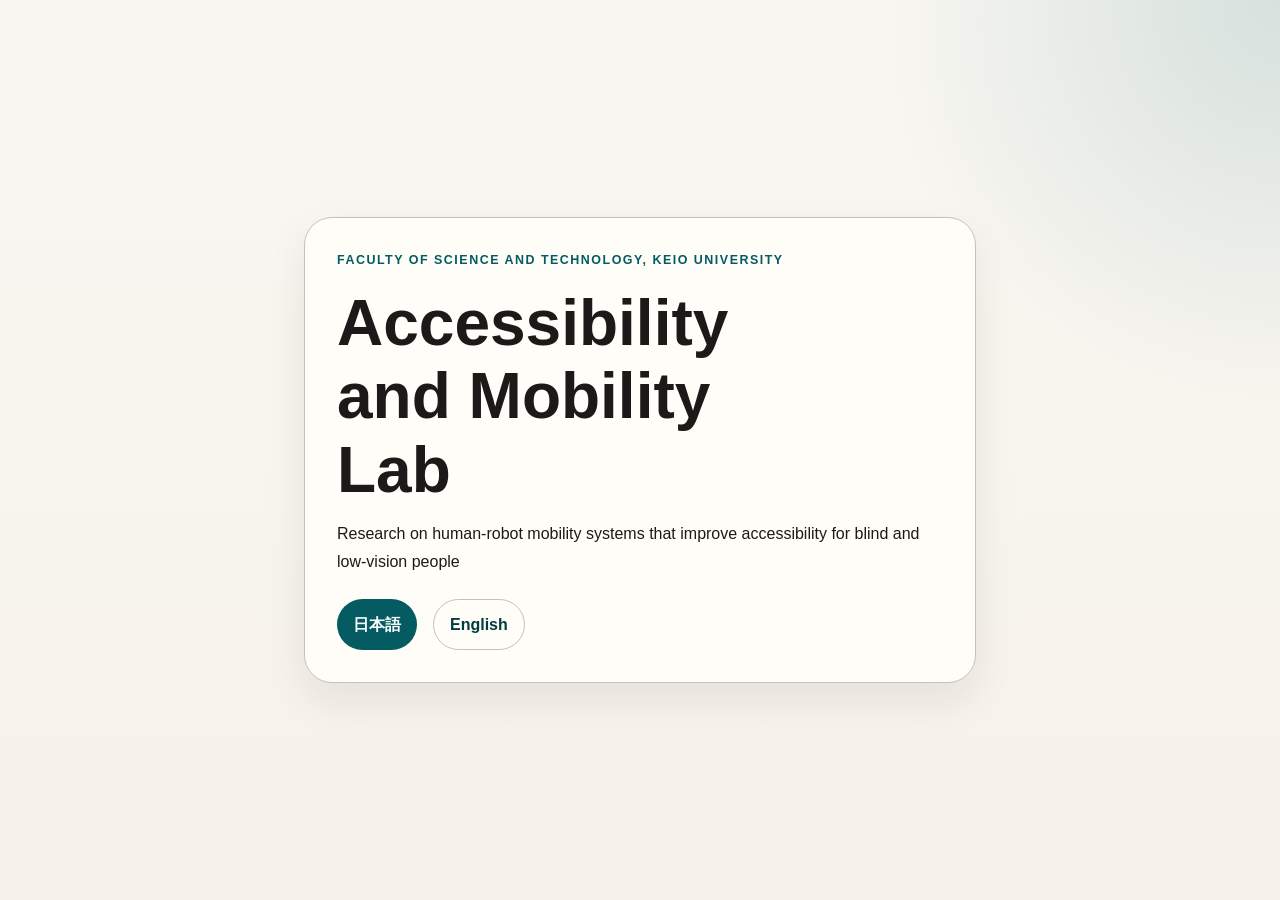
==== docs/index.html @ ff89d217 "Add lab website generator and initial content" ====
<!doctype html>
<html lang="en">
<head>
  <meta charset="utf-8">
  <meta name="viewport" content="width=device-width, initial-scale=1">
  <title>Accessibility and Mobility Lab</title>
  <link rel="stylesheet" href="./assets/site.css">
</head>
<body class="selector-body">
  <main class="selector-main">
    <p class="eyebrow">Faculty of Science and Technology, Keio University</p>
    <h1>Accessibility and Mobility Lab</h1>
    <p>Research on human-robot mobility systems that improve accessibility for blind and low-vision people</p>
    <div class="selector-links">
      <a class="button-link" href="./ja/index.html">日本語</a>
      <a class="button-link button-secondary" href="./en/index.html">English</a>
    </div>
  </main>
</body>
</html>
---- docs/assets/site.css ----
:root {
  --bg: #f6f2ea;
  --panel: #fffdf8;
  --panel-alt: #eae5d9;
  --text: #1c1a18;
  --muted: #5d5851;
  --line: #c9c0b2;
  --accent: #045b62;
  --accent-strong: #023b40;
  --focus: #d66a00;
  --shadow: 0 18px 40px rgba(28, 26, 24, 0.08);
  --radius: 20px;
  --wrap: min(1120px, calc(100vw - 2rem));
}

*,
*::before,
*::after { box-sizing: border-box; }

html { scroll-behavior: smooth; }

body {
  margin: 0;
  color: var(--text);
  background:
    radial-gradient(circle at top right, rgba(4, 91, 98, 0.14), transparent 26%),
    linear-gradient(180deg, #f9f7f2 0%, var(--bg) 100%);
  font-family: "Hiragino Sans", "Yu Gothic", "Noto Sans JP", sans-serif;
  line-height: 1.7;
}

img { display: block; max-width: 100%; height: auto; }
a { color: var(--accent-strong); }
a:hover { color: var(--accent); }

.wrap { width: var(--wrap); margin: 0 auto; }

.skip-link {
  position: absolute;
  left: 1rem;
  top: -4rem;
  padding: 0.75rem 1rem;
  background: #fff;
  color: var(--text);
  z-index: 100;
}

.skip-link:focus { top: 1rem; outline: 3px solid var(--focus); }

.site-header {
  position: sticky;
  top: 0;
  z-index: 20;
  backdrop-filter: blur(12px);
  background: rgba(249, 247, 242, 0.92);
  border-bottom: 1px solid rgba(201, 192, 178, 0.7);
}

.header-inner,
.footer-inner {
  display: flex;
  gap: 1rem;
  align-items: center;
  justify-content: space-between;
  padding: 1rem 0;
}

.brand {
  display: inline-flex;
  flex-direction: column;
  text-decoration: none;
  color: inherit;
}

.brand-name { font-weight: 800; font-size: 1.05rem; }
.brand-affiliation { color: var(--muted); font-size: 0.92rem; }

.nav-list {
  display: flex;
  flex-wrap: wrap;
  gap: 0.75rem;
  list-style: none;
  padding: 0;
  margin: 0;
}

.nav-list a,
.lang-switch,
.button-link {
  display: inline-flex;
  align-items: center;
  justify-content: center;
  min-height: 44px;
  border-radius: 999px;
  padding: 0.7rem 1rem;
  text-decoration: none;
}

.nav-list a:hover,
.lang-switch:hover,
.button-link:hover { background: rgba(4, 91, 98, 0.08); }

.nav-list a:focus-visible,
.lang-switch:focus-visible,
.button-link:focus-visible,
a:focus-visible {
  outline: 3px solid var(--focus);
  outline-offset: 3px;
}

.lang-switch,
.button-link {
  background: var(--accent);
  color: #fff;
  font-weight: 700;
}

.button-secondary {
  background: transparent;
  color: var(--accent-strong);
  border: 1px solid var(--line);
}

.hero,
.section { padding: 4.5rem 0; }

.hero-grid,
.section-grid,
.access-grid {
  display: grid;
  gap: 2rem;
  align-items: start;
}

.hero-grid { grid-template-columns: 1.2fr 1fr; min-height: 70svh; align-items: center; }
.section-grid,
.access-grid { grid-template-columns: 0.9fr 1.1fr; }

.eyebrow,
.section-kicker {
  text-transform: uppercase;
  letter-spacing: 0.12em;
  font-size: 0.78rem;
  font-weight: 800;
  color: var(--accent);
}

h1, h2, h3 {
  line-height: 1.15;
  margin: 0 0 0.8rem;
}

h1 { font-size: clamp(2.4rem, 5vw, 4.8rem); max-width: 11ch; }
h2 { font-size: clamp(1.8rem, 3vw, 2.8rem); }
h3 { font-size: 1.2rem; }

p { margin: 0 0 1rem; }
.hero-tagline { font-size: clamp(1.1rem, 1.6vw, 1.35rem); color: var(--muted); }
.lead { font-size: clamp(1.1rem, 1.6vw, 1.35rem); }
.image-note, .section-meta, .contact-note, .member-role { color: var(--muted); }

.hero-visual img,
.selector-main,
.card,
.publication-list {
  border: 1px solid var(--line);
  box-shadow: var(--shadow);
}

.hero-visual img,
.map-embed {
  width: 100%;
  border-radius: var(--radius);
  background: var(--panel);
}

.section-alt { background: rgba(255, 253, 248, 0.7); }

.card-grid {
  display: grid;
  gap: 1.25rem;
}

.three-up { grid-template-columns: repeat(3, minmax(0, 1fr)); }
.two-up { grid-template-columns: repeat(2, minmax(0, 1fr)); }

.card {
  padding: 1.4rem;
  border-radius: var(--radius);
  background: var(--panel);
}

.member-card {
  display: flex;
  flex-direction: column;
  gap: 0.4rem;
}

.section-head {
  display: flex;
  gap: 1rem;
  justify-content: space-between;
  align-items: end;
}

.publication-list {
  list-style: none;
  margin: 1rem 0 0;
  padding: 1rem;
  border-radius: var(--radius);
  background: var(--panel);
}

.publication-year-group + .publication-year-group {
  margin-top: 1.5rem;
}

.publication-group-title {
  margin-bottom: 0.75rem;
  padding-left: 0.25rem;
}

.publication-item {
  display: grid;
  padding: 1rem 0;
  border-bottom: 1px solid var(--line);
}

.publication-item:last-child { border-bottom: 0; }
.publication-title { font-weight: 700; text-underline-offset: 0.2em; }

.link-list {
  list-style: none;
  margin: 0 0 1rem;
  padding: 0;
}

.link-list li + li { margin-top: 0.75rem; }

.map-panel {
  border-radius: var(--radius);
  overflow: hidden;
}

.map-embed {
  min-height: 360px;
  border: 1px solid var(--line);
}

.site-footer {
  padding: 0.5rem 0 2rem;
  color: var(--muted);
}

.selector-body {
  min-height: 100svh;
  display: grid;
  place-items: center;
}

.selector-main {
  width: min(42rem, calc(100vw - 2rem));
  padding: 2rem;
  border-radius: calc(var(--radius) + 8px);
  background: var(--panel);
}

.selector-links {
  display: flex;
  flex-wrap: wrap;
  gap: 1rem;
  margin-top: 1.5rem;
}

@media (max-width: 960px) {
  .header-inner,
  .footer-inner,
  .section-head {
    flex-direction: column;
    align-items: start;
  }

  .hero-grid,
  .section-grid,
  .access-grid,
  .three-up,
  .two-up {
    grid-template-columns: 1fr;
  }
}

@media (max-width: 720px) {
  .hero,
  .section { padding: 3.25rem 0; }
}
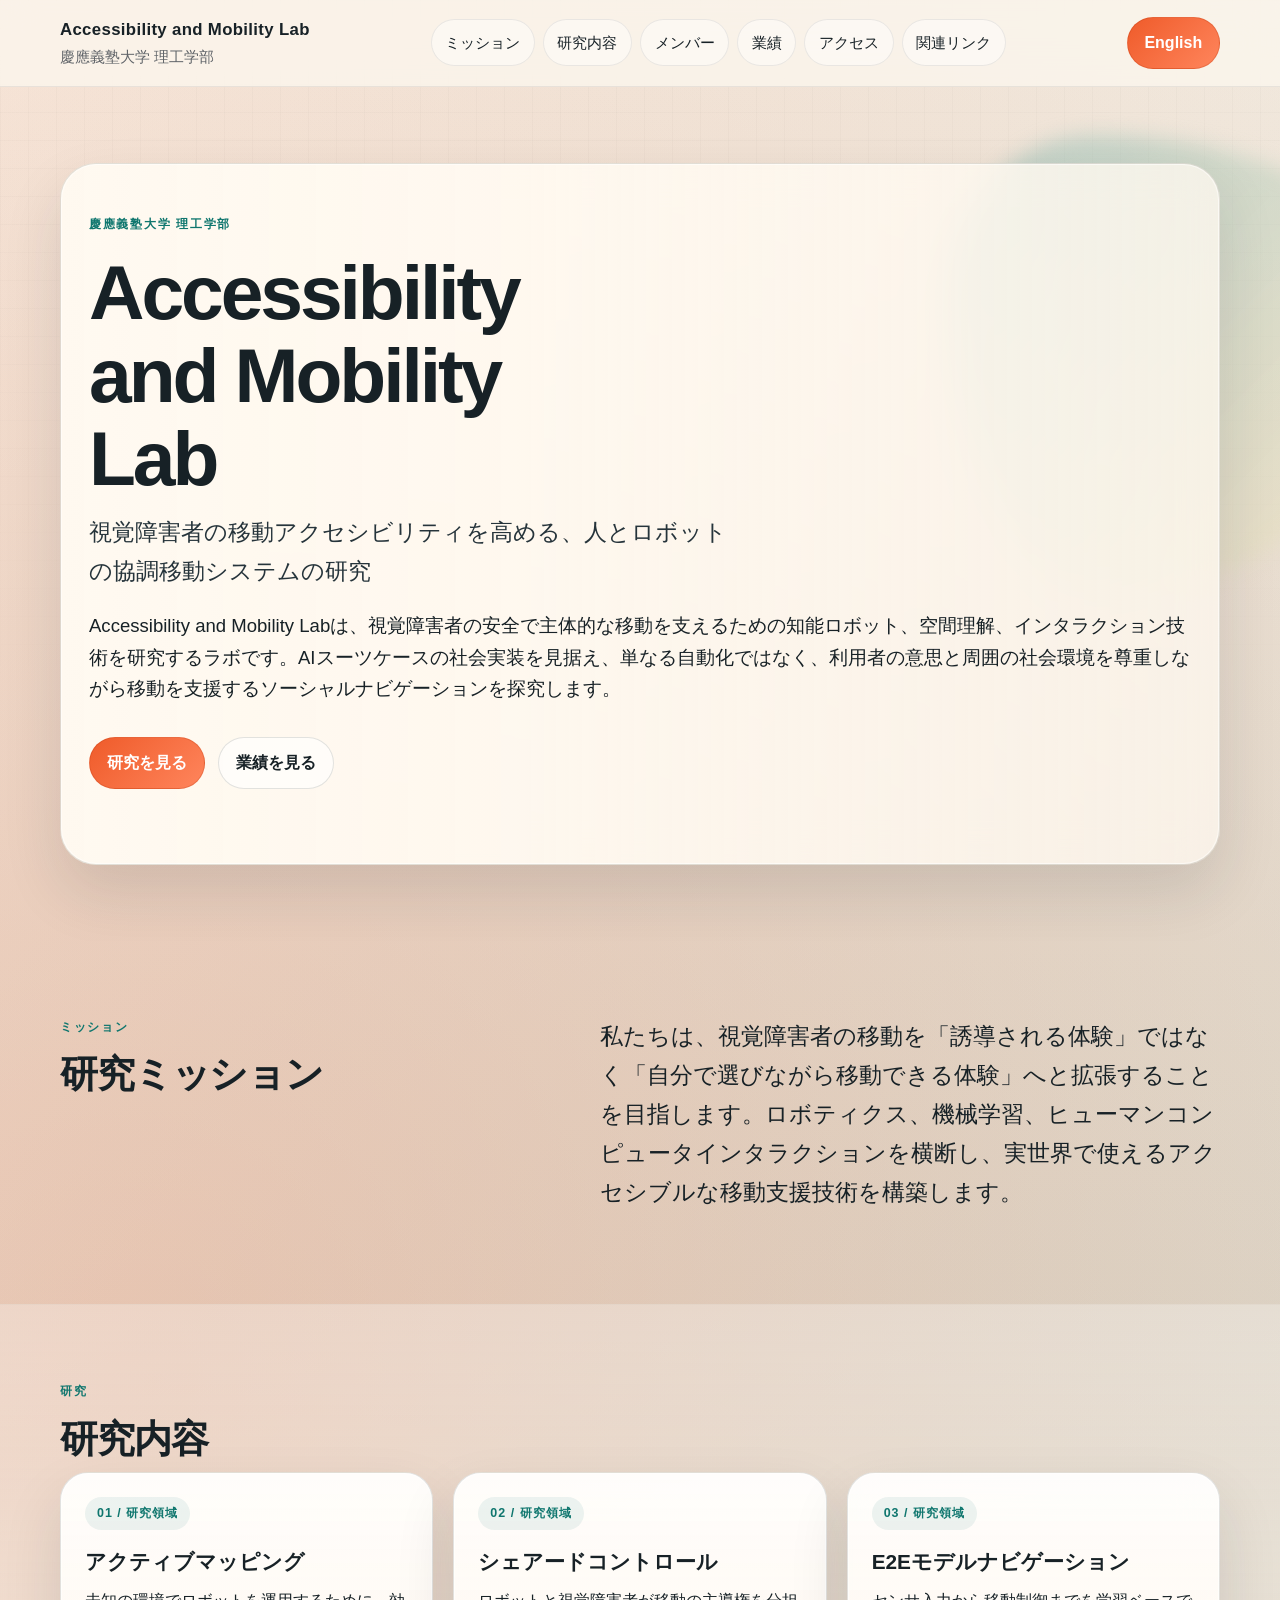
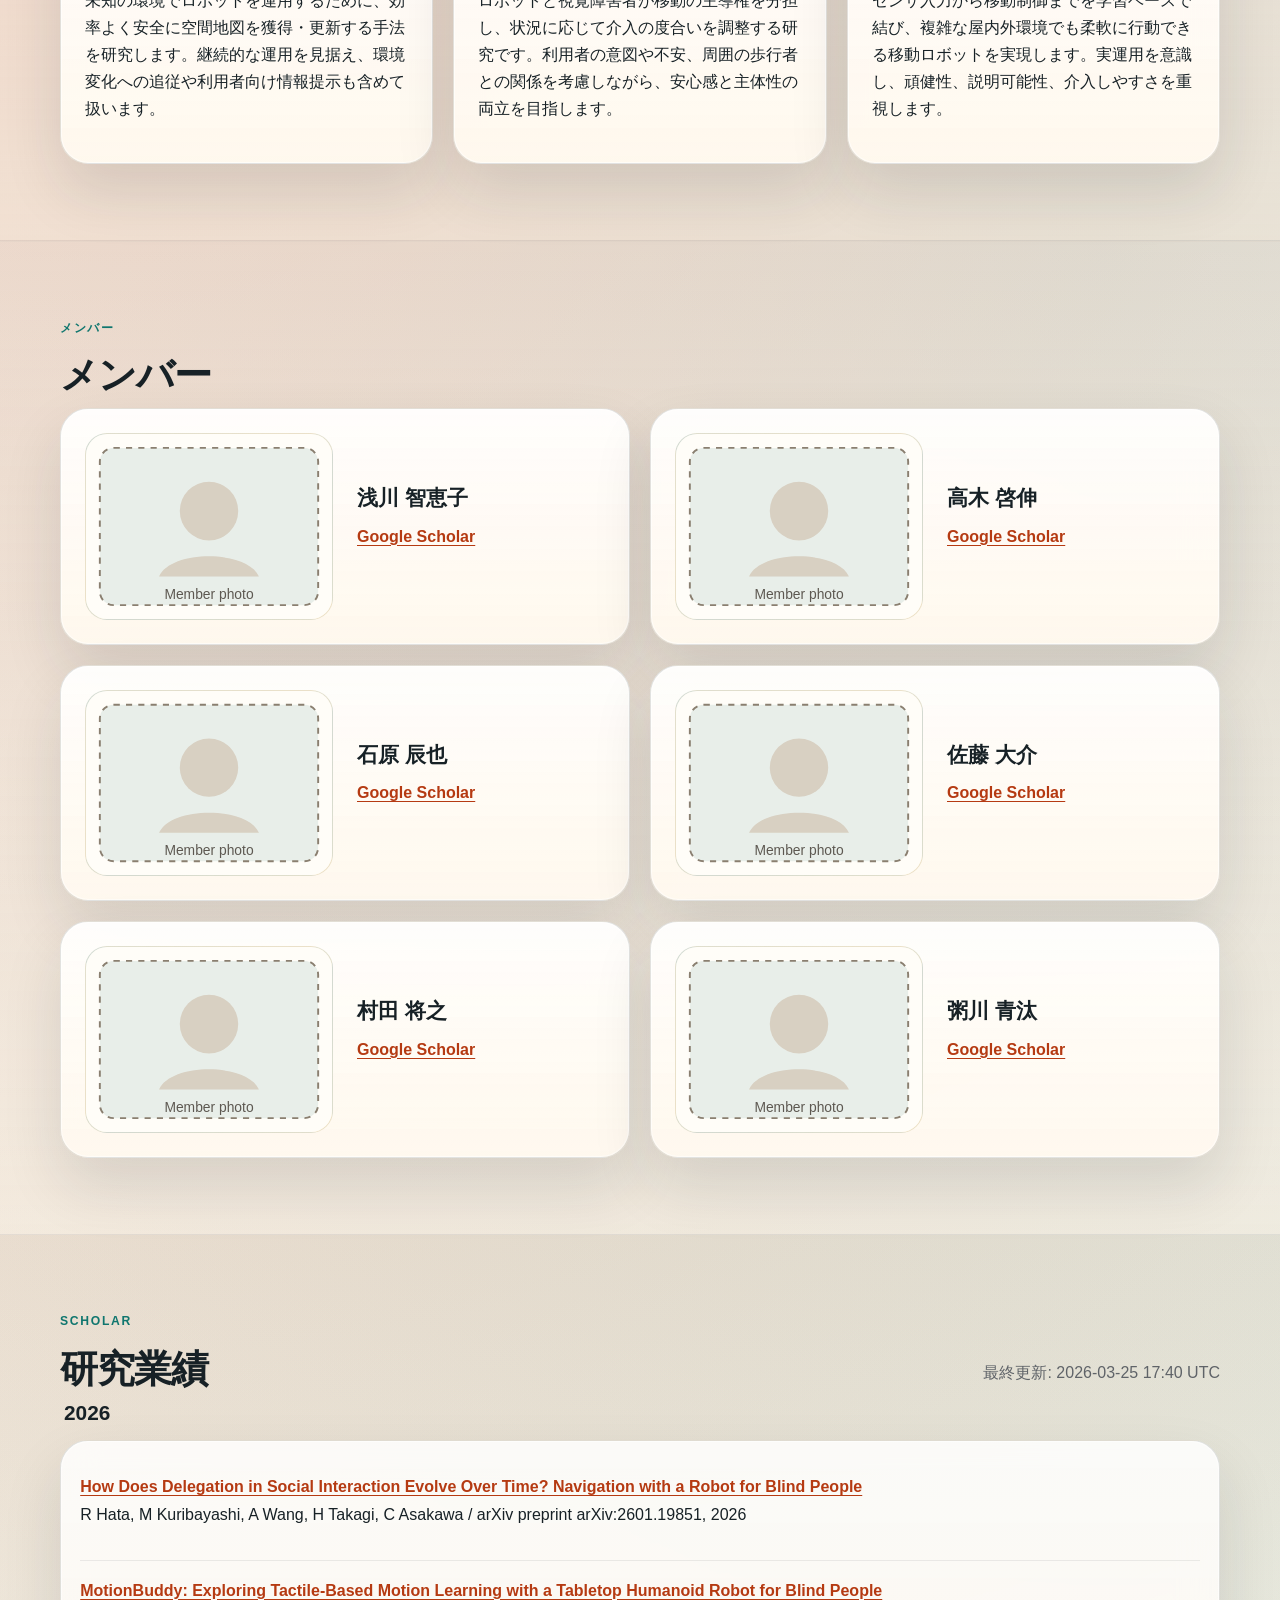
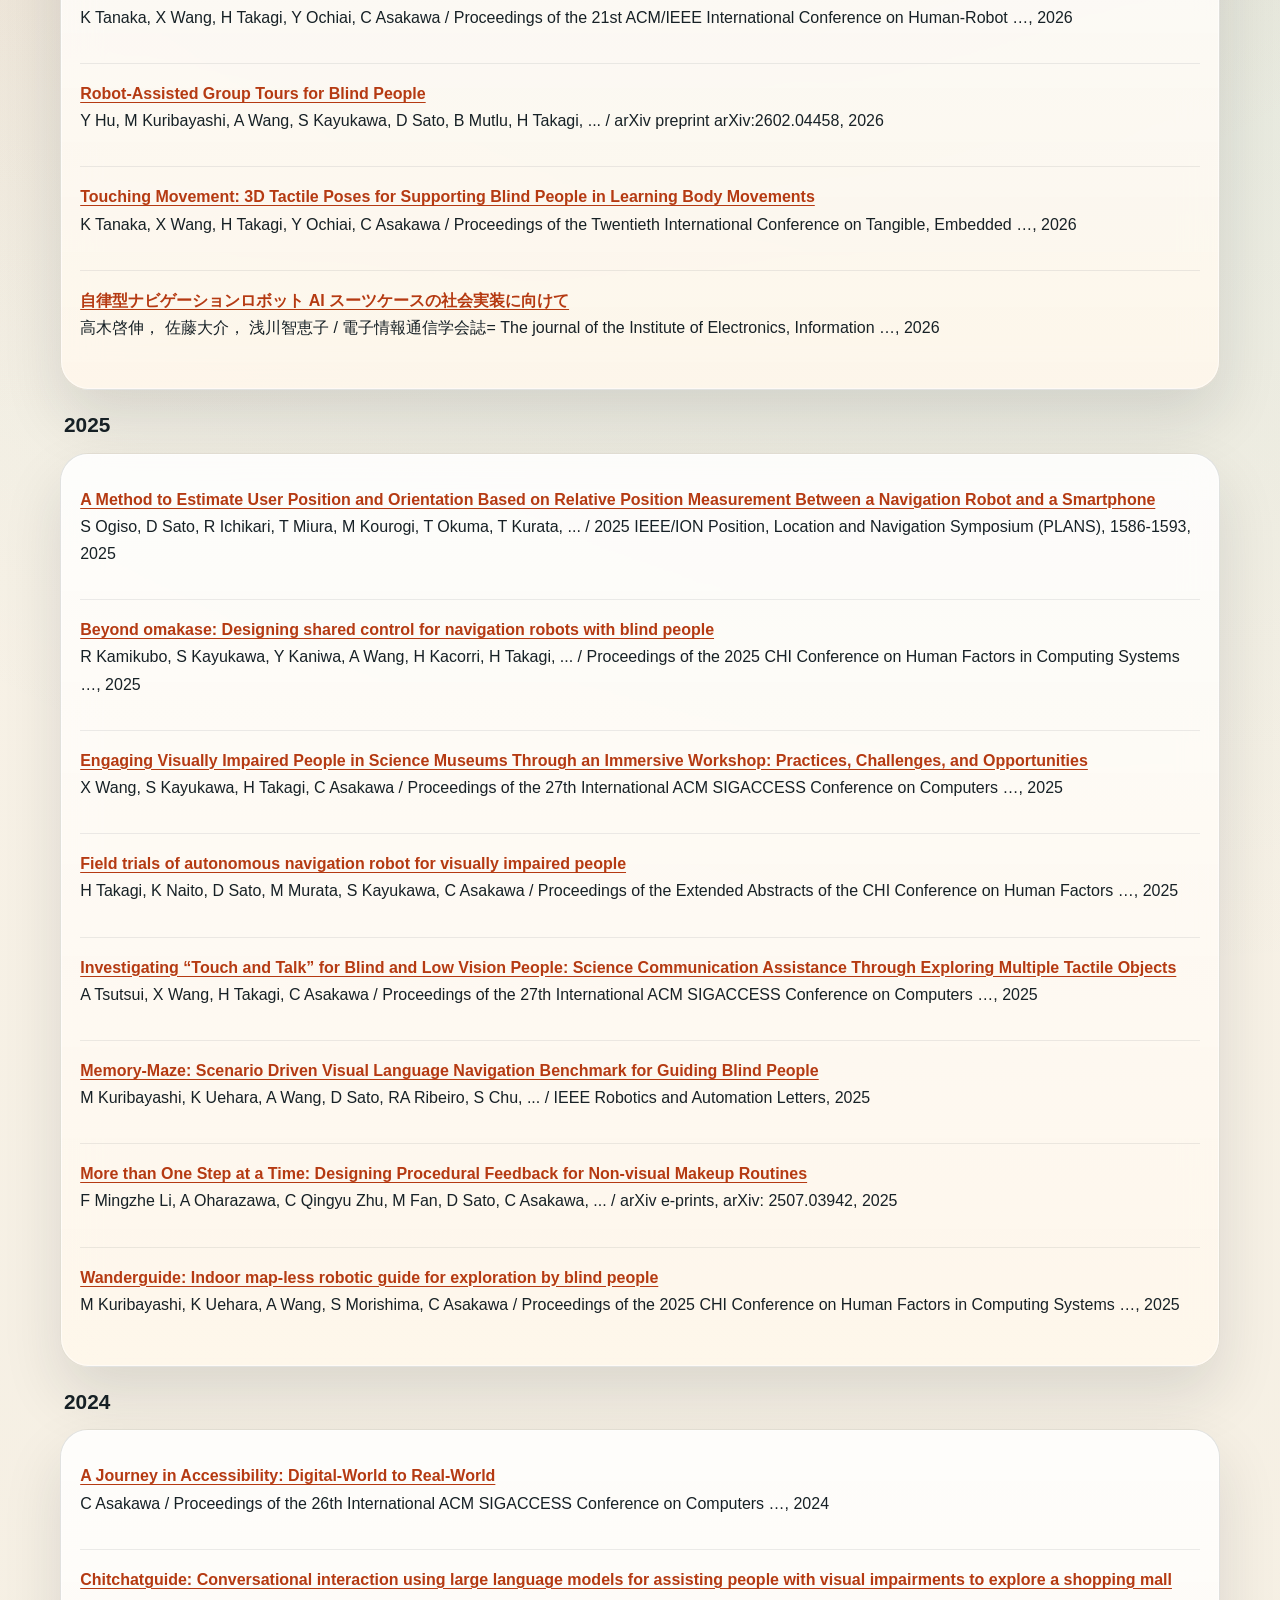
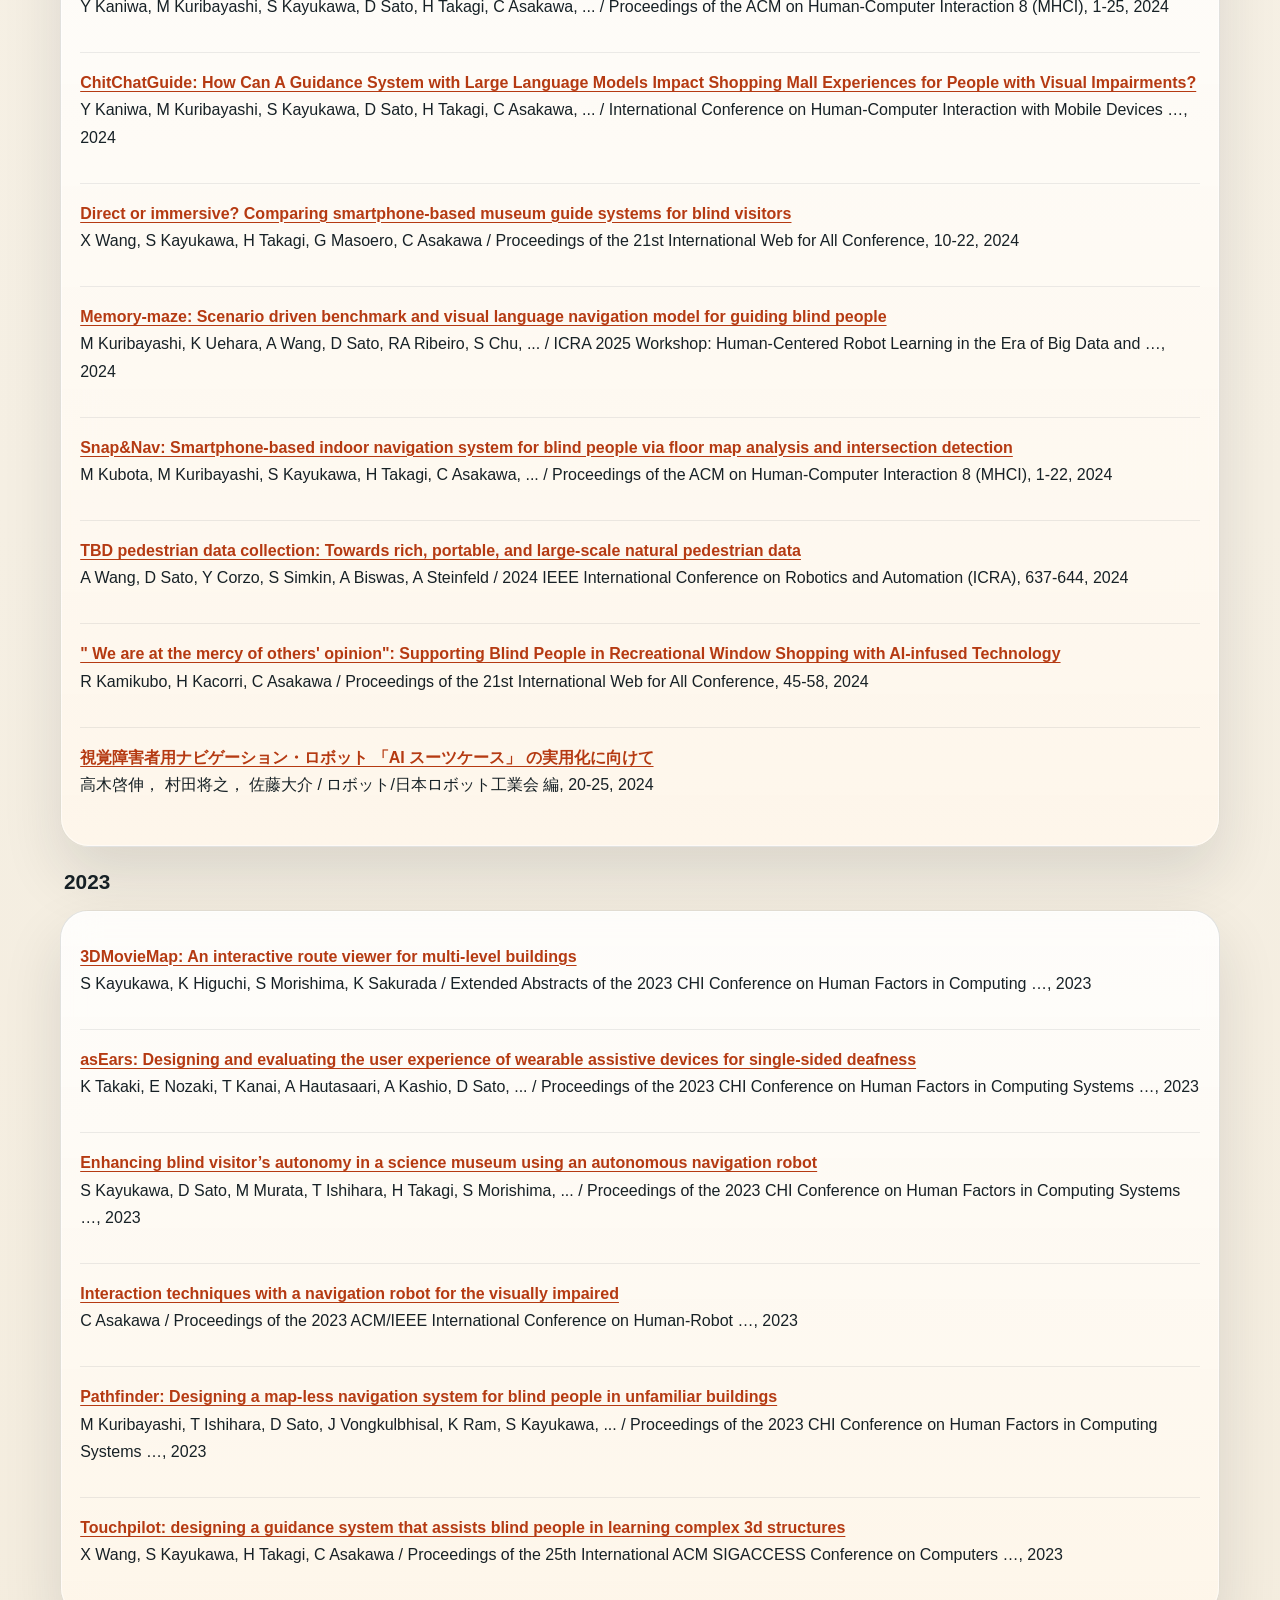
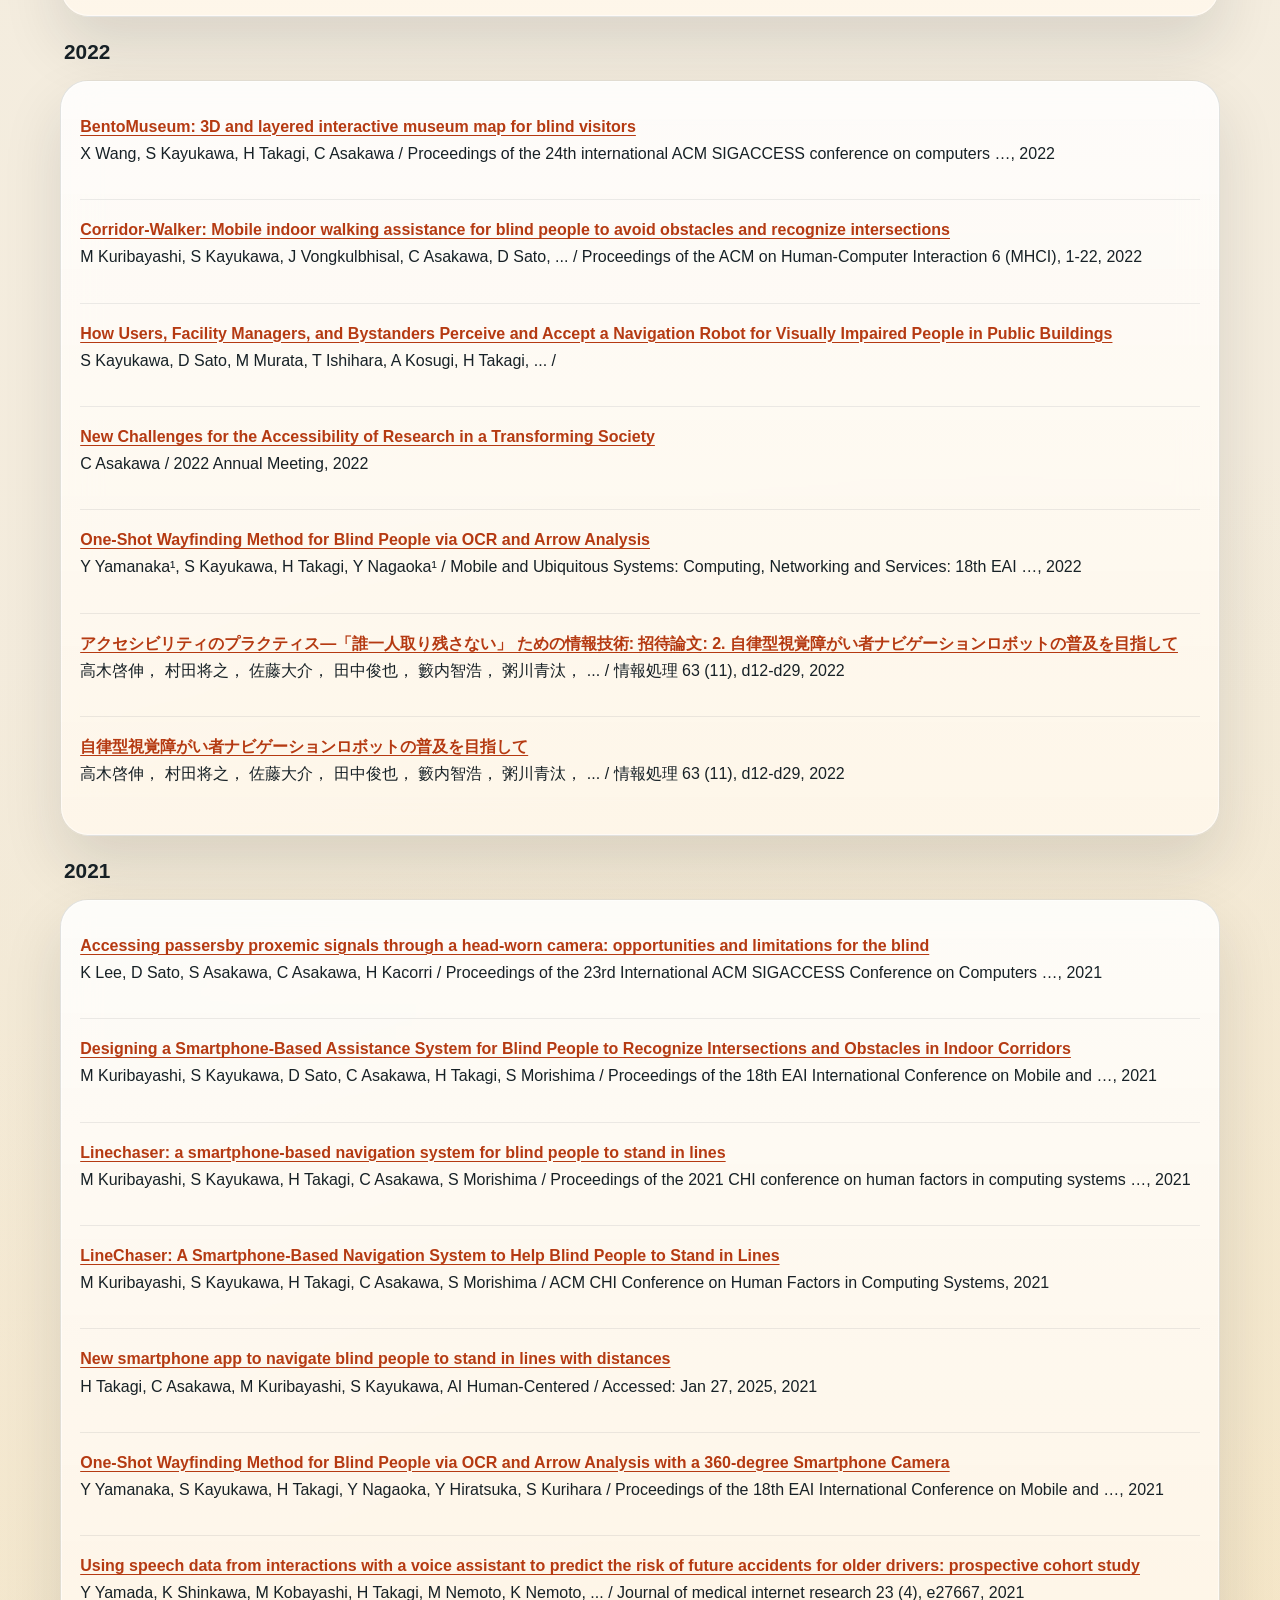
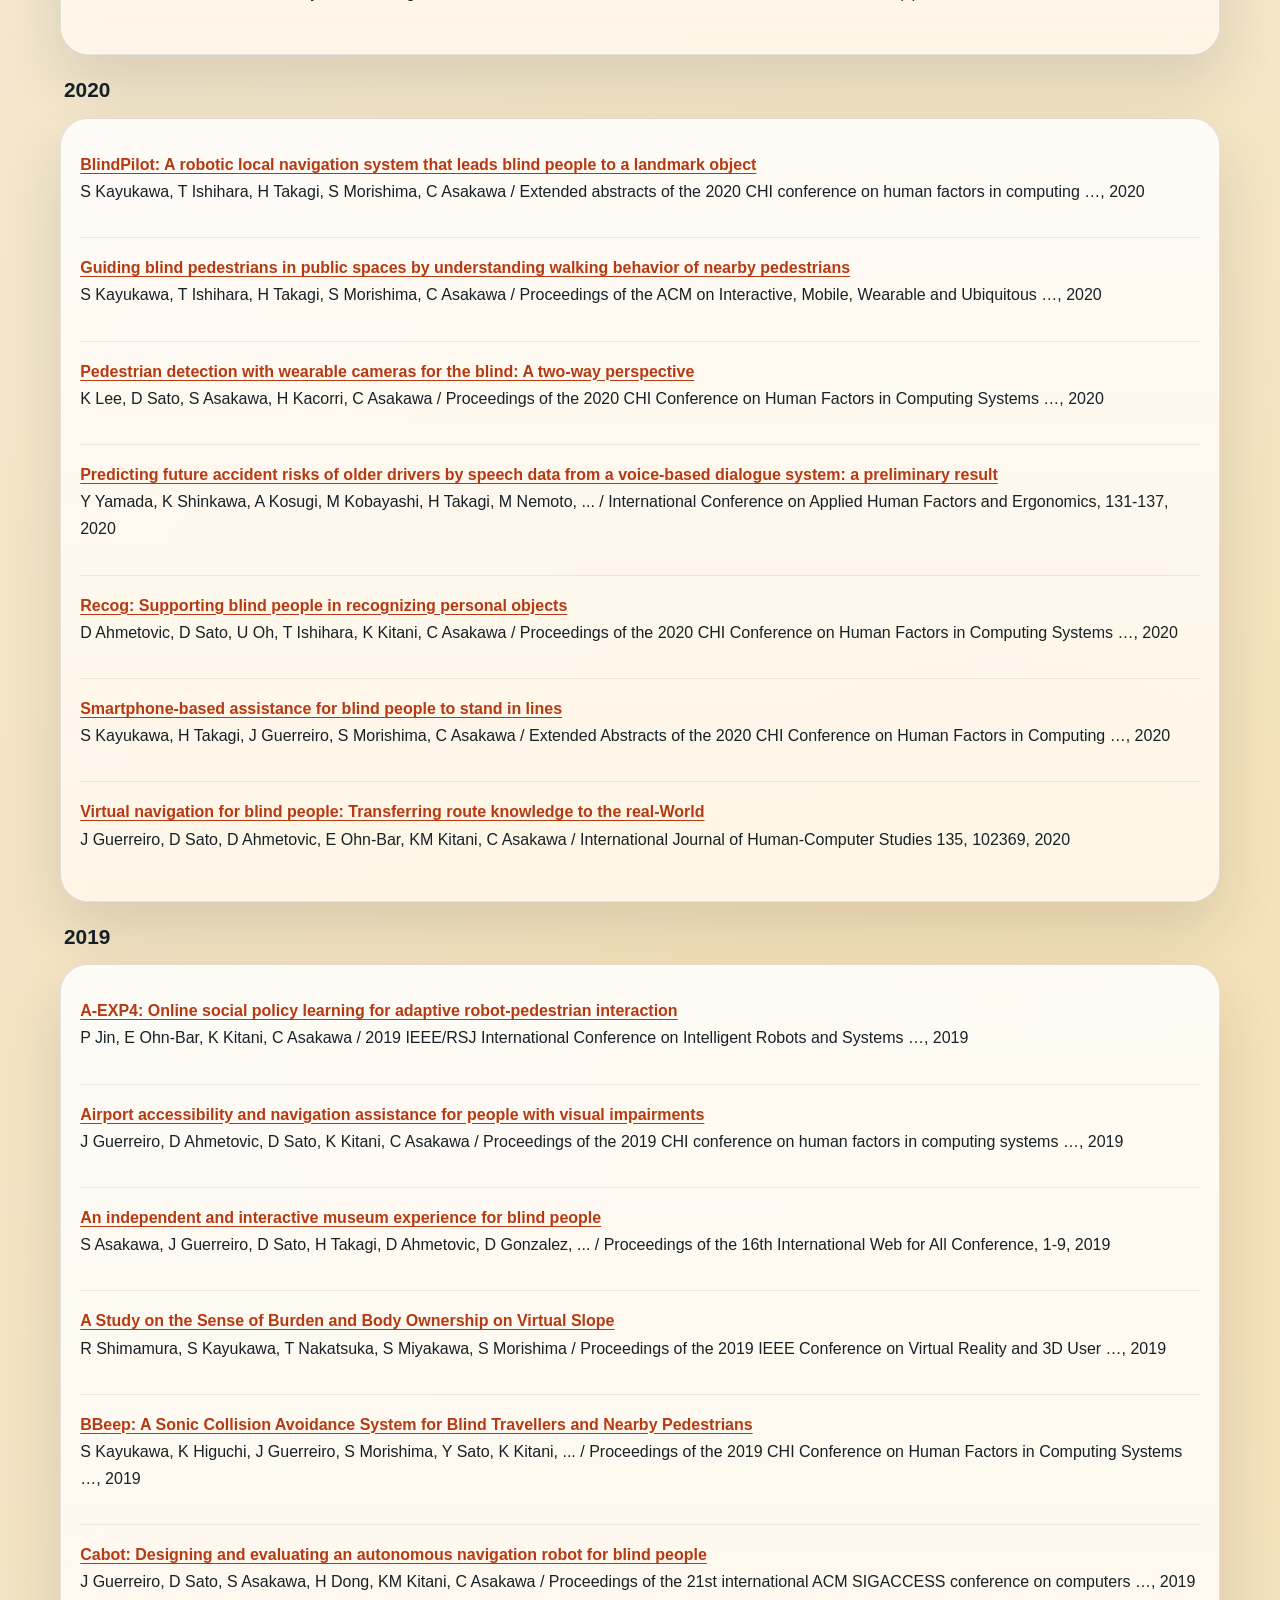
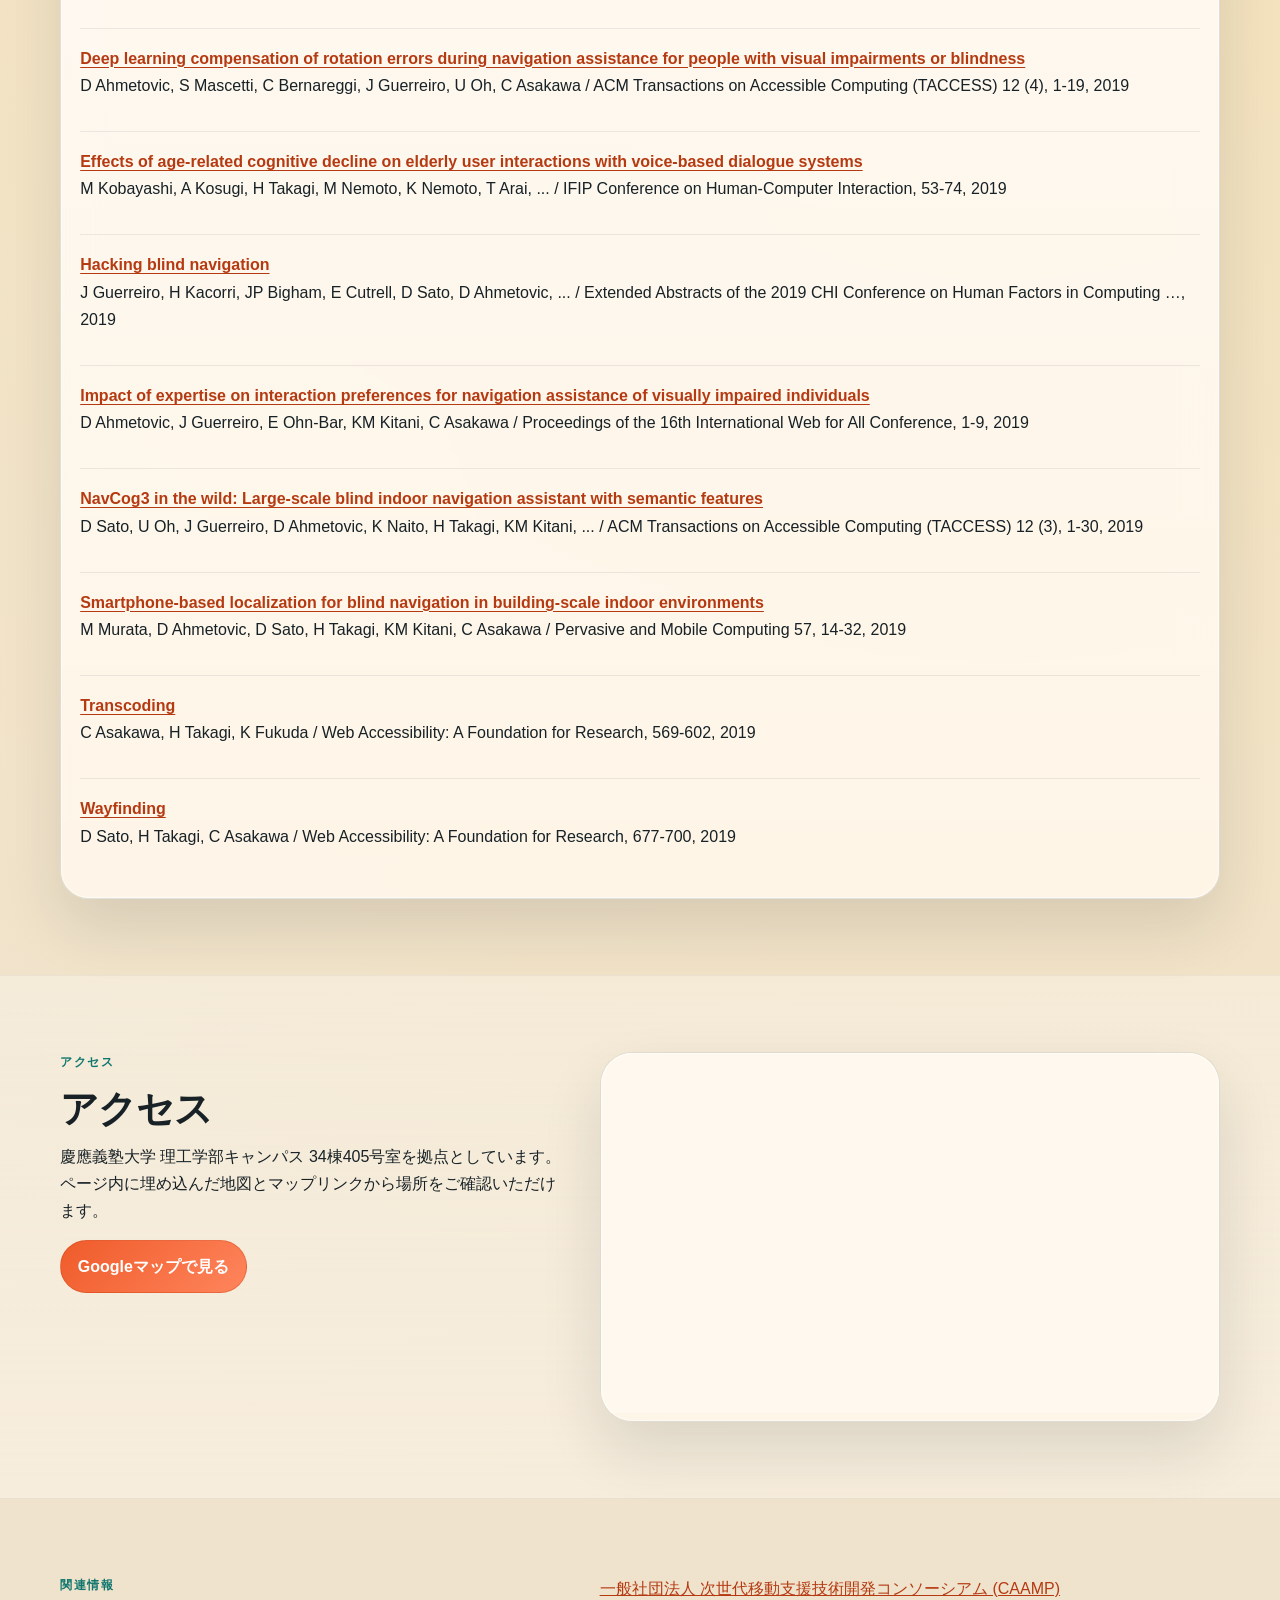
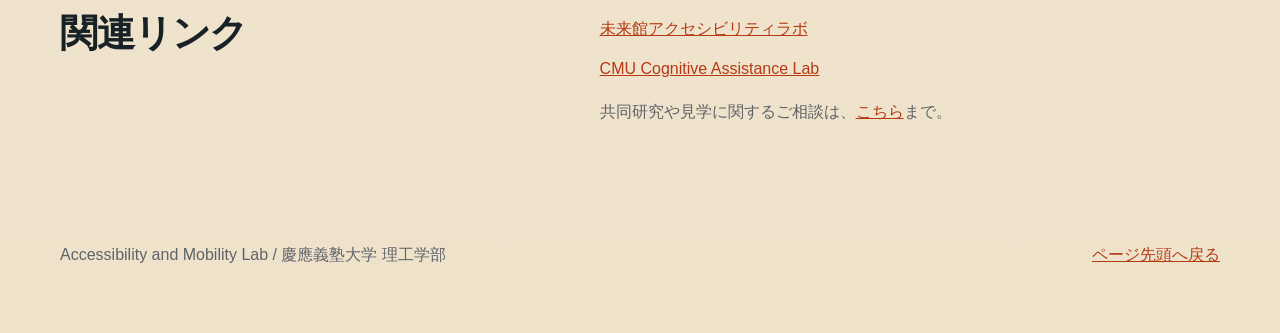
==== commit 0c907eab: "Update site content and hero design" ====
--- a/docs/index.html
+++ b/docs/index.html
@@ -1,20 +1,624 @@
 <!doctype html>
-<html lang="en">
+<html lang="ja">
 <head>
   <meta charset="utf-8">
   <meta name="viewport" content="width=device-width, initial-scale=1">
-  <title>Accessibility and Mobility Lab</title>
+  <title>Accessibility and Mobility Lab | 慶應義塾大学 理工学部</title>
+  <meta name="description" content="視覚障害者の移動アクセシビリティを高める、人とロボットの協調移動システムの研究">
   <link rel="stylesheet" href="./assets/site.css">
 </head>
-<body class="selector-body">
-  <main class="selector-main">
-    <p class="eyebrow">Faculty of Science and Technology, Keio University</p>
-    <h1>Accessibility and Mobility Lab</h1>
-    <p>Research on human-robot mobility systems that improve accessibility for blind and low-vision people</p>
-    <div class="selector-links">
-      <a class="button-link" href="./ja/index.html">日本語</a>
-      <a class="button-link button-secondary" href="./en/index.html">English</a>
+<body>
+  <a class="skip-link" href="#main">本文へ移動</a>
+  <header class="site-header">
+    <div class="wrap header-inner">
+      <a class="brand" href="./index.html">
+        <span class="brand-name">Accessibility and Mobility Lab</span>
+        <span class="brand-affiliation">慶應義塾大学 理工学部</span>
+      </a>
+      <nav aria-label="主要ナビゲーション">
+        <ul class="nav-list">
+          <li><a href="#mission">ミッション</a></li><li><a href="#research">研究内容</a></li><li><a href="#members">メンバー</a></li><li><a href="#publications">業績</a></li><li><a href="#access">アクセス</a></li><li><a href="#links">関連リンク</a></li>
+        </ul>
+      </nav>
+      <a class="lang-switch" href="./en/index.html" hreflang="en" lang="en">English</a>
     </div>
+  </header>
+  <main id="main">
+    <section class="hero">
+      <div class="wrap hero-grid">
+        <div class="hero-copy panel" style="--hero-image: url('./assets/hero-photo.jpg');">
+          <p class="eyebrow">慶應義塾大学 理工学部</p>
+          <h1>Accessibility and Mobility Lab</h1>
+          <p class="hero-tagline">視覚障害者の移動アクセシビリティを高める、人とロボットの協調移動システムの研究</p>
+          <p>Accessibility and Mobility Labは、視覚障害者の安全で主体的な移動を支えるための知能ロボット、空間理解、インタラクション技術を研究するラボです。AIスーツケースの社会実装を見据え、単なる自動化ではなく、利用者の意思と周囲の社会環境を尊重しながら移動を支援するソーシャルナビゲーションを探究します。</p>
+          <div class="hero-actions">
+            <a class="button-link" href="#research">研究を見る</a>
+            <a class="button-link button-secondary" href="#publications">業績を見る</a>
+          </div>
+        </div>
+      </div>
+    </section>
+
+    <section id="mission" class="section">
+      <div class="wrap section-grid">
+        <div>
+          <p class="section-kicker">ミッション</p>
+          <h2>研究ミッション</h2>
+        </div>
+        <p class="lead">私たちは、視覚障害者の移動を「誘導される体験」ではなく「自分で選びながら移動できる体験」へと拡張することを目指します。ロボティクス、機械学習、ヒューマンコンピュータインタラクションを横断し、実世界で使えるアクセシブルな移動支援技術を構築します。</p>
+      </div>
+    </section>
+
+    <!-- 一旦コメントアウト
+    <section class="section">
+      <div class="wrap section-grid">
+        <div>
+          <p class="section-kicker hero-kicker">プロトタイプから実装へ</p>
+          <h2>社会実装を見据えたモビリティ研究</h2>
+        </div>
+        <div class="prototype-content">
+          <p class="lead">ラボ内の実験に閉じず、街や施設での実証実験を通してリアルな環境でのロボットの振る舞いを観察し、研究を進めています。</p>
+        </div>
+      </div>
+    </section>
+    -->
+
+    <section id="research" class="section section-alt">
+      <div class="wrap">
+        <p class="section-kicker">研究</p>
+        <h2>研究内容</h2>
+        <div class="card-grid three-up">
+          <article class="card research-card">
+              <p class="card-index">01 / 研究領域</p>
+              <h3>アクティブマッピング</h3>
+              <p>未知の環境でロボットを運用するために、効率よく安全に空間地図を獲得・更新する手法を研究します。継続的な運用を見据え、環境変化への追従や利用者向け情報提示も含めて扱います。</p>
+            </article>
+<article class="card research-card">
+              <p class="card-index">02 / 研究領域</p>
+              <h3>シェアードコントロール</h3>
+              <p>ロボットと視覚障害者が移動の主導権を分担し、状況に応じて介入の度合いを調整する研究です。利用者の意図や不安、周囲の歩行者との関係を考慮しながら、安心感と主体性の両立を目指します。</p>
+            </article>
+<article class="card research-card">
+              <p class="card-index">03 / 研究領域</p>
+              <h3>E2Eモデルナビゲーション</h3>
+              <p>センサ入力から移動制御までを学習ベースで結び、複雑な屋内外環境でも柔軟に行動できる移動ロボットを実現します。実運用を意識し、頑健性、説明可能性、介入しやすさを重視します。</p>
+            </article>
+        </div>
+      </div>
+    </section>
+
+    <section id="members" class="section section-alt">
+      <div class="wrap">
+        <p class="section-kicker">メンバー</p>
+        <h2>メンバー</h2>
+        <div class="card-grid two-up">
+          <article class="card member-card">
+              <div class="member-photo-frame">
+                <img class="member-photo" src="./assets/member-placeholder.svg" alt="浅川 智恵子 の写真プレースホルダー" width="320" height="240">
+              </div>
+              <div class="member-details">
+                <h3>浅川 智恵子</h3>
+                <p><a class="text-link" href="https://scholar.google.com/citations?user=IheNxE4AAAAJ&amp;hl=en">Google Scholar</a></p>
+              </div>
+            </article>
+<article class="card member-card">
+              <div class="member-photo-frame">
+                <img class="member-photo" src="./assets/member-placeholder.svg" alt="高木 啓伸 の写真プレースホルダー" width="320" height="240">
+              </div>
+              <div class="member-details">
+                <h3>高木 啓伸</h3>
+                <p><a class="text-link" href="https://scholar.google.com/citations?user=NAAdydEAAAAJ&amp;hl=en">Google Scholar</a></p>
+              </div>
+            </article>
+<article class="card member-card">
+              <div class="member-photo-frame">
+                <img class="member-photo" src="./assets/member-placeholder.svg" alt="石原 辰也 の写真プレースホルダー" width="320" height="240">
+              </div>
+              <div class="member-details">
+                <h3>石原 辰也</h3>
+                <p><a class="text-link" href="https://scholar.google.com/citations?user=GOQovh4AAAAJ&amp;hl=en">Google Scholar</a></p>
+              </div>
+            </article>
+<article class="card member-card">
+              <div class="member-photo-frame">
+                <img class="member-photo" src="./assets/member-placeholder.svg" alt="佐藤 大介 の写真プレースホルダー" width="320" height="240">
+              </div>
+              <div class="member-details">
+                <h3>佐藤 大介</h3>
+                <p><a class="text-link" href="https://scholar.google.com/citations?user=dsNpUR0AAAAJ&amp;hl=en">Google Scholar</a></p>
+              </div>
+            </article>
+<article class="card member-card">
+              <div class="member-photo-frame">
+                <img class="member-photo" src="./assets/member-placeholder.svg" alt="村田 将之 の写真プレースホルダー" width="320" height="240">
+              </div>
+              <div class="member-details">
+                <h3>村田 将之</h3>
+                <p><a class="text-link" href="https://scholar.google.com/citations?user=XZWOEtgAAAAJ&amp;hl=en">Google Scholar</a></p>
+              </div>
+            </article>
+<article class="card member-card">
+              <div class="member-photo-frame">
+                <img class="member-photo" src="./assets/member-placeholder.svg" alt="粥川 青汰 の写真プレースホルダー" width="320" height="240">
+              </div>
+              <div class="member-details">
+                <h3>粥川 青汰</h3>
+                <p><a class="text-link" href="https://scholar.google.com/citations?user=SpfOQHAAAAAJ&amp;hl=en">Google Scholar</a></p>
+              </div>
+            </article>
+        </div>
+      </div>
+    </section>
+
+    <section id="publications" class="section">
+      <div class="wrap">
+        <div class="section-head">
+          <div>
+            <p class="section-kicker">Scholar</p>
+            <h2>研究業績</h2>
+          </div>
+          <p class="section-meta">最終更新: 2026-03-25 17:40 UTC</p>
+        </div>
+        <section class="publication-year-group" aria-labelledby="pub-year-2026">
+              <h3 id="pub-year-2026" class="publication-group-title">2026</h3>
+              <ol class="publication-list">
+                <li class="publication-item">
+                  <div>
+                    <a href="https://scholar.google.com/citations?view_op=view_citation&amp;hl=en&amp;user=NAAdydEAAAAJ&amp;cstart=100&amp;pagesize=100&amp;citation_for_view=NAAdydEAAAAJ:2v_ZtQDX9iAC" class="publication-title">How Does Delegation in Social Interaction Evolve Over Time? Navigation with a Robot for Blind People</a>
+                    <p>R Hata, M Kuribayashi, A Wang, H Takagi, C Asakawa / arXiv preprint arXiv:2601.19851, 2026</p>
+                  </div>
+                </li>
+<li class="publication-item">
+                  <div>
+                    <a href="https://scholar.google.com/citations?view_op=view_citation&amp;hl=en&amp;user=NAAdydEAAAAJ&amp;cstart=100&amp;pagesize=100&amp;citation_for_view=NAAdydEAAAAJ:27LrP4qxOz0C" class="publication-title">MotionBuddy: Exploring Tactile-Based Motion Learning with a Tabletop Humanoid Robot for Blind People</a>
+                    <p>K Tanaka, X Wang, H Takagi, Y Ochiai, C Asakawa / Proceedings of the 21st ACM/IEEE International Conference on Human-Robot …, 2026</p>
+                  </div>
+                </li>
+<li class="publication-item">
+                  <div>
+                    <a href="https://scholar.google.com/citations?view_op=view_citation&amp;hl=en&amp;user=SpfOQHAAAAAJ&amp;pagesize=100&amp;citation_for_view=SpfOQHAAAAAJ:7PzlFSSx8tAC" class="publication-title">Robot-Assisted Group Tours for Blind People</a>
+                    <p>Y Hu, M Kuribayashi, A Wang, S Kayukawa, D Sato, B Mutlu, H Takagi, ... / arXiv preprint arXiv:2602.04458, 2026</p>
+                  </div>
+                </li>
+<li class="publication-item">
+                  <div>
+                    <a href="https://scholar.google.com/citations?view_op=view_citation&amp;hl=en&amp;user=NAAdydEAAAAJ&amp;cstart=100&amp;pagesize=100&amp;citation_for_view=NAAdydEAAAAJ:-DxkuPiZhfEC" class="publication-title">Touching Movement: 3D Tactile Poses for Supporting Blind People in Learning Body Movements</a>
+                    <p>K Tanaka, X Wang, H Takagi, Y Ochiai, C Asakawa / Proceedings of the Twentieth International Conference on Tangible, Embedded …, 2026</p>
+                  </div>
+                </li>
+<li class="publication-item">
+                  <div>
+                    <a href="https://scholar.google.com/citations?view_op=view_citation&amp;hl=en&amp;user=dsNpUR0AAAAJ&amp;pagesize=100&amp;citation_for_view=dsNpUR0AAAAJ:7BrZ7Jt4UNcC" class="publication-title">自律型ナビゲーションロボット AI スーツケースの社会実装に向けて</a>
+                    <p>高木啓伸， 佐藤大介， 浅川智恵子 / 電子情報通信学会誌= The journal of the Institute of Electronics, Information …, 2026</p>
+                  </div>
+                </li>
+              </ol>
+            </section>
+<section class="publication-year-group" aria-labelledby="pub-year-2025">
+              <h3 id="pub-year-2025" class="publication-group-title">2025</h3>
+              <ol class="publication-list">
+                <li class="publication-item">
+                  <div>
+                    <a href="https://scholar.google.com/citations?view_op=view_citation&amp;hl=en&amp;user=dsNpUR0AAAAJ&amp;pagesize=100&amp;citation_for_view=dsNpUR0AAAAJ:nRpfm8aw39MC" class="publication-title">A Method to Estimate User Position and Orientation Based on Relative Position Measurement Between a Navigation Robot and a Smartphone</a>
+                    <p>S Ogiso, D Sato, R Ichikari, T Miura, M Kourogi, T Okuma, T Kurata, ... / 2025 IEEE/ION Position, Location and Navigation Symposium (PLANS), 1586-1593, 2025</p>
+                  </div>
+                </li>
+<li class="publication-item">
+                  <div>
+                    <a href="https://scholar.google.com/citations?view_op=view_citation&amp;hl=en&amp;user=SpfOQHAAAAAJ&amp;pagesize=100&amp;citation_for_view=SpfOQHAAAAAJ:4DMP91E08xMC" class="publication-title">Beyond omakase: Designing shared control for navigation robots with blind people</a>
+                    <p>R Kamikubo, S Kayukawa, Y Kaniwa, A Wang, H Kacorri, H Takagi, ... / Proceedings of the 2025 CHI Conference on Human Factors in Computing Systems …, 2025</p>
+                  </div>
+                </li>
+<li class="publication-item">
+                  <div>
+                    <a href="https://scholar.google.com/citations?view_op=view_citation&amp;hl=en&amp;user=SpfOQHAAAAAJ&amp;pagesize=100&amp;citation_for_view=SpfOQHAAAAAJ:QIV2ME_5wuYC" class="publication-title">Engaging Visually Impaired People in Science Museums Through an Immersive Workshop: Practices, Challenges, and Opportunities</a>
+                    <p>X Wang, S Kayukawa, H Takagi, C Asakawa / Proceedings of the 27th International ACM SIGACCESS Conference on Computers …, 2025</p>
+                  </div>
+                </li>
+<li class="publication-item">
+                  <div>
+                    <a href="https://scholar.google.com/citations?view_op=view_citation&amp;hl=en&amp;user=SpfOQHAAAAAJ&amp;pagesize=100&amp;citation_for_view=SpfOQHAAAAAJ:Wp0gIr-vW9MC" class="publication-title">Field trials of autonomous navigation robot for visually impaired people</a>
+                    <p>H Takagi, K Naito, D Sato, M Murata, S Kayukawa, C Asakawa / Proceedings of the Extended Abstracts of the CHI Conference on Human Factors …, 2025</p>
+                  </div>
+                </li>
+<li class="publication-item">
+                  <div>
+                    <a href="https://scholar.google.com/citations?view_op=view_citation&amp;hl=en&amp;user=NAAdydEAAAAJ&amp;cstart=100&amp;pagesize=100&amp;citation_for_view=NAAdydEAAAAJ:sA9dB-pw3HoC" class="publication-title">Investigating “Touch and Talk” for Blind and Low Vision People: Science Communication Assistance Through Exploring Multiple Tactile Objects</a>
+                    <p>A Tsutsui, X Wang, H Takagi, C Asakawa / Proceedings of the 27th International ACM SIGACCESS Conference on Computers …, 2025</p>
+                  </div>
+                </li>
+<li class="publication-item">
+                  <div>
+                    <a href="https://scholar.google.com/citations?view_op=view_citation&amp;hl=en&amp;user=dsNpUR0AAAAJ&amp;pagesize=100&amp;citation_for_view=dsNpUR0AAAAJ:kVjdVfd2voEC" class="publication-title">Memory-Maze: Scenario Driven Visual Language Navigation Benchmark for Guiding Blind People</a>
+                    <p>M Kuribayashi, K Uehara, A Wang, D Sato, RA Ribeiro, S Chu, ... / IEEE Robotics and Automation Letters, 2025</p>
+                  </div>
+                </li>
+<li class="publication-item">
+                  <div>
+                    <a href="https://scholar.google.com/citations?view_op=view_citation&amp;hl=en&amp;user=IheNxE4AAAAJ&amp;cstart=100&amp;pagesize=100&amp;citation_for_view=IheNxE4AAAAJ:5qfkUJPXOUwC" class="publication-title">More than One Step at a Time: Designing Procedural Feedback for Non-visual Makeup Routines</a>
+                    <p>F Mingzhe Li, A Oharazawa, C Qingyu Zhu, M Fan, D Sato, C Asakawa, ... / arXiv e-prints, arXiv: 2507.03942, 2025</p>
+                  </div>
+                </li>
+<li class="publication-item">
+                  <div>
+                    <a href="https://scholar.google.com/citations?view_op=view_citation&amp;hl=en&amp;user=IheNxE4AAAAJ&amp;pagesize=100&amp;citation_for_view=IheNxE4AAAAJ:ruyezt5ZtCIC" class="publication-title">Wanderguide: Indoor map-less robotic guide for exploration by blind people</a>
+                    <p>M Kuribayashi, K Uehara, A Wang, S Morishima, C Asakawa / Proceedings of the 2025 CHI Conference on Human Factors in Computing Systems …, 2025</p>
+                  </div>
+                </li>
+              </ol>
+            </section>
+<section class="publication-year-group" aria-labelledby="pub-year-2024">
+              <h3 id="pub-year-2024" class="publication-group-title">2024</h3>
+              <ol class="publication-list">
+                <li class="publication-item">
+                  <div>
+                    <a href="https://scholar.google.com/citations?view_op=view_citation&amp;hl=en&amp;user=IheNxE4AAAAJ&amp;cstart=100&amp;pagesize=100&amp;citation_for_view=IheNxE4AAAAJ:b1wdh0AR-JQC" class="publication-title">A Journey in Accessibility: Digital-World to Real-World</a>
+                    <p>C Asakawa / Proceedings of the 26th International ACM SIGACCESS Conference on Computers …, 2024</p>
+                  </div>
+                </li>
+<li class="publication-item">
+                  <div>
+                    <a href="https://scholar.google.com/citations?view_op=view_citation&amp;hl=en&amp;user=SpfOQHAAAAAJ&amp;pagesize=100&amp;citation_for_view=SpfOQHAAAAAJ:4TOpqqG69KYC" class="publication-title">Chitchatguide: Conversational interaction using large language models for assisting people with visual impairments to explore a shopping mall</a>
+                    <p>Y Kaniwa, M Kuribayashi, S Kayukawa, D Sato, H Takagi, C Asakawa, ... / Proceedings of the ACM on Human-Computer Interaction 8 (MHCI), 1-25, 2024</p>
+                  </div>
+                </li>
+<li class="publication-item">
+                  <div>
+                    <a href="https://scholar.google.com/citations?view_op=view_citation&amp;hl=en&amp;user=SpfOQHAAAAAJ&amp;pagesize=100&amp;citation_for_view=SpfOQHAAAAAJ:_kc_bZDykSQC" class="publication-title">ChitChatGuide: How Can A Guidance System with Large Language Models Impact Shopping Mall Experiences for People with Visual Impairments?</a>
+                    <p>Y Kaniwa, M Kuribayashi, S Kayukawa, D Sato, H Takagi, C Asakawa, ... / International Conference on Human-Computer Interaction with Mobile Devices …, 2024</p>
+                  </div>
+                </li>
+<li class="publication-item">
+                  <div>
+                    <a href="https://scholar.google.com/citations?view_op=view_citation&amp;hl=en&amp;user=SpfOQHAAAAAJ&amp;pagesize=100&amp;citation_for_view=SpfOQHAAAAAJ:YOwf2qJgpHMC" class="publication-title">Direct or immersive? Comparing smartphone-based museum guide systems for blind visitors</a>
+                    <p>X Wang, S Kayukawa, H Takagi, G Masoero, C Asakawa / Proceedings of the 21st International Web for All Conference, 10-22, 2024</p>
+                  </div>
+                </li>
+<li class="publication-item">
+                  <div>
+                    <a href="https://scholar.google.com/citations?view_op=view_citation&amp;hl=en&amp;user=dsNpUR0AAAAJ&amp;pagesize=100&amp;citation_for_view=dsNpUR0AAAAJ:LO7wyVUgiFcC" class="publication-title">Memory-maze: Scenario driven benchmark and visual language navigation model for guiding blind people</a>
+                    <p>M Kuribayashi, K Uehara, A Wang, D Sato, RA Ribeiro, S Chu, ... / ICRA 2025 Workshop: Human-Centered Robot Learning in the Era of Big Data and …, 2024</p>
+                  </div>
+                </li>
+<li class="publication-item">
+                  <div>
+                    <a href="https://scholar.google.com/citations?view_op=view_citation&amp;hl=en&amp;user=SpfOQHAAAAAJ&amp;pagesize=100&amp;citation_for_view=SpfOQHAAAAAJ:M3ejUd6NZC8C" class="publication-title">Snap&amp;Nav: Smartphone-based indoor navigation system for blind people via floor map analysis and intersection detection</a>
+                    <p>M Kubota, M Kuribayashi, S Kayukawa, H Takagi, C Asakawa, ... / Proceedings of the ACM on Human-Computer Interaction 8 (MHCI), 1-22, 2024</p>
+                  </div>
+                </li>
+<li class="publication-item">
+                  <div>
+                    <a href="https://scholar.google.com/citations?view_op=view_citation&amp;hl=en&amp;user=dsNpUR0AAAAJ&amp;pagesize=100&amp;citation_for_view=dsNpUR0AAAAJ:8d8msizDQcsC" class="publication-title">TBD pedestrian data collection: Towards rich, portable, and large-scale natural pedestrian data</a>
+                    <p>A Wang, D Sato, Y Corzo, S Simkin, A Biswas, A Steinfeld / 2024 IEEE International Conference on Robotics and Automation (ICRA), 637-644, 2024</p>
+                  </div>
+                </li>
+<li class="publication-item">
+                  <div>
+                    <a href="https://scholar.google.com/citations?view_op=view_citation&amp;hl=en&amp;user=IheNxE4AAAAJ&amp;cstart=100&amp;pagesize=100&amp;citation_for_view=IheNxE4AAAAJ:g3aElNc5_aQC" class="publication-title">&quot; We are at the mercy of others&#x27; opinion&quot;: Supporting Blind People in Recreational Window Shopping with AI-infused Technology</a>
+                    <p>R Kamikubo, H Kacorri, C Asakawa / Proceedings of the 21st International Web for All Conference, 45-58, 2024</p>
+                  </div>
+                </li>
+<li class="publication-item">
+                  <div>
+                    <a href="https://scholar.google.com/citations?view_op=view_citation&amp;hl=en&amp;user=XZWOEtgAAAAJ&amp;pagesize=100&amp;citation_for_view=XZWOEtgAAAAJ:-f6ydRqryjwC" class="publication-title">視覚障害者用ナビゲーション・ロボット 「AI スーツケース」 の実用化に向けて</a>
+                    <p>高木啓伸， 村田将之， 佐藤大介 / ロボット/日本ロボット工業会 編, 20-25, 2024</p>
+                  </div>
+                </li>
+              </ol>
+            </section>
+<section class="publication-year-group" aria-labelledby="pub-year-2023">
+              <h3 id="pub-year-2023" class="publication-group-title">2023</h3>
+              <ol class="publication-list">
+                <li class="publication-item">
+                  <div>
+                    <a href="https://scholar.google.com/citations?view_op=view_citation&amp;hl=en&amp;user=SpfOQHAAAAAJ&amp;pagesize=100&amp;citation_for_view=SpfOQHAAAAAJ:kNdYIx-mwKoC" class="publication-title">3DMovieMap: An interactive route viewer for multi-level buildings</a>
+                    <p>S Kayukawa, K Higuchi, S Morishima, K Sakurada / Extended Abstracts of the 2023 CHI Conference on Human Factors in Computing …, 2023</p>
+                  </div>
+                </li>
+<li class="publication-item">
+                  <div>
+                    <a href="https://scholar.google.com/citations?view_op=view_citation&amp;hl=en&amp;user=dsNpUR0AAAAJ&amp;pagesize=100&amp;citation_for_view=dsNpUR0AAAAJ:hCrLmN-GePgC" class="publication-title">asEars: Designing and evaluating the user experience of wearable assistive devices for single-sided deafness</a>
+                    <p>K Takaki, E Nozaki, T Kanai, A Hautasaari, A Kashio, D Sato, ... / Proceedings of the 2023 CHI Conference on Human Factors in Computing Systems …, 2023</p>
+                  </div>
+                </li>
+<li class="publication-item">
+                  <div>
+                    <a href="https://scholar.google.com/citations?view_op=view_citation&amp;hl=en&amp;user=SpfOQHAAAAAJ&amp;pagesize=100&amp;citation_for_view=SpfOQHAAAAAJ:MXK_kJrjxJIC" class="publication-title">Enhancing blind visitor’s autonomy in a science museum using an autonomous navigation robot</a>
+                    <p>S Kayukawa, D Sato, M Murata, T Ishihara, H Takagi, S Morishima, ... / Proceedings of the 2023 CHI Conference on Human Factors in Computing Systems …, 2023</p>
+                  </div>
+                </li>
+<li class="publication-item">
+                  <div>
+                    <a href="https://scholar.google.com/citations?view_op=view_citation&amp;hl=en&amp;user=IheNxE4AAAAJ&amp;cstart=100&amp;pagesize=100&amp;citation_for_view=IheNxE4AAAAJ:4MWp96NkSFoC" class="publication-title">Interaction techniques with a navigation robot for the visually impaired</a>
+                    <p>C Asakawa / Proceedings of the 2023 ACM/IEEE International Conference on Human-Robot …, 2023</p>
+                  </div>
+                </li>
+<li class="publication-item">
+                  <div>
+                    <a href="https://scholar.google.com/citations?view_op=view_citation&amp;hl=en&amp;user=SpfOQHAAAAAJ&amp;pagesize=100&amp;citation_for_view=SpfOQHAAAAAJ:3fE2CSJIrl8C" class="publication-title">Pathfinder: Designing a map-less navigation system for blind people in unfamiliar buildings</a>
+                    <p>M Kuribayashi, T Ishihara, D Sato, J Vongkulbhisal, K Ram, S Kayukawa, ... / Proceedings of the 2023 CHI Conference on Human Factors in Computing Systems …, 2023</p>
+                  </div>
+                </li>
+<li class="publication-item">
+                  <div>
+                    <a href="https://scholar.google.com/citations?view_op=view_citation&amp;hl=en&amp;user=SpfOQHAAAAAJ&amp;pagesize=100&amp;citation_for_view=SpfOQHAAAAAJ:Zph67rFs4hoC" class="publication-title">Touchpilot: designing a guidance system that assists blind people in learning complex 3d structures</a>
+                    <p>X Wang, S Kayukawa, H Takagi, C Asakawa / Proceedings of the 25th International ACM SIGACCESS Conference on Computers …, 2023</p>
+                  </div>
+                </li>
+              </ol>
+            </section>
+<section class="publication-year-group" aria-labelledby="pub-year-2022">
+              <h3 id="pub-year-2022" class="publication-group-title">2022</h3>
+              <ol class="publication-list">
+                <li class="publication-item">
+                  <div>
+                    <a href="https://scholar.google.com/citations?view_op=view_citation&amp;hl=en&amp;user=SpfOQHAAAAAJ&amp;pagesize=100&amp;citation_for_view=SpfOQHAAAAAJ:0EnyYjriUFMC" class="publication-title">BentoMuseum: 3D and layered interactive museum map for blind visitors</a>
+                    <p>X Wang, S Kayukawa, H Takagi, C Asakawa / Proceedings of the 24th international ACM SIGACCESS conference on computers …, 2022</p>
+                  </div>
+                </li>
+<li class="publication-item">
+                  <div>
+                    <a href="https://scholar.google.com/citations?view_op=view_citation&amp;hl=en&amp;user=SpfOQHAAAAAJ&amp;pagesize=100&amp;citation_for_view=SpfOQHAAAAAJ:5nxA0vEk-isC" class="publication-title">Corridor-Walker: Mobile indoor walking assistance for blind people to avoid obstacles and recognize intersections</a>
+                    <p>M Kuribayashi, S Kayukawa, J Vongkulbhisal, C Asakawa, D Sato, ... / Proceedings of the ACM on Human-Computer Interaction 6 (MHCI), 1-22, 2022</p>
+                  </div>
+                </li>
+<li class="publication-item">
+                  <div>
+                    <a href="https://scholar.google.com/citations?view_op=view_citation&amp;hl=en&amp;user=SpfOQHAAAAAJ&amp;pagesize=100&amp;citation_for_view=SpfOQHAAAAAJ:hqOjcs7Dif8C" class="publication-title">How Users, Facility Managers, and Bystanders Perceive and Accept a Navigation Robot for Visually Impaired People in Public Buildings</a>
+                    <p>S Kayukawa, D Sato, M Murata, T Ishihara, A Kosugi, H Takagi, ... / </p>
+                  </div>
+                </li>
+<li class="publication-item">
+                  <div>
+                    <a href="https://scholar.google.com/citations?view_op=view_citation&amp;hl=en&amp;user=IheNxE4AAAAJ&amp;cstart=100&amp;pagesize=100&amp;citation_for_view=IheNxE4AAAAJ:0KyAp5RtaNEC" class="publication-title">New Challenges for the Accessibility of Research in a Transforming Society</a>
+                    <p>C Asakawa / 2022 Annual Meeting, 2022</p>
+                  </div>
+                </li>
+<li class="publication-item">
+                  <div>
+                    <a href="https://scholar.google.com/citations?view_op=view_citation&amp;hl=en&amp;user=SpfOQHAAAAAJ&amp;pagesize=100&amp;citation_for_view=SpfOQHAAAAAJ:mVmsd5A6BfQC" class="publication-title">One-Shot Wayfinding Method for Blind People via OCR and Arrow Analysis</a>
+                    <p>Y Yamanaka¹, S Kayukawa, H Takagi, Y Nagaoka¹ / Mobile and Ubiquitous Systems: Computing, Networking and Services: 18th EAI …, 2022</p>
+                  </div>
+                </li>
+<li class="publication-item">
+                  <div>
+                    <a href="https://scholar.google.com/citations?view_op=view_citation&amp;hl=en&amp;user=dsNpUR0AAAAJ&amp;pagesize=100&amp;citation_for_view=dsNpUR0AAAAJ:zCSUwVk65WsC" class="publication-title">アクセシビリティのプラクティス―「誰一人取り残さない」 ための情報技術: 招待論文: 2. 自律型視覚障がい者ナビゲーションロボットの普及を目指して</a>
+                    <p>高木啓伸， 村田将之， 佐藤大介， 田中俊也， 籔内智浩， 粥川青汰， ... / 情報処理 63 (11), d12-d29, 2022</p>
+                  </div>
+                </li>
+<li class="publication-item">
+                  <div>
+                    <a href="https://scholar.google.com/citations?view_op=view_citation&amp;hl=en&amp;user=XZWOEtgAAAAJ&amp;pagesize=100&amp;citation_for_view=XZWOEtgAAAAJ:aqlVkmm33-oC" class="publication-title">自律型視覚障がい者ナビゲーションロボットの普及を目指して</a>
+                    <p>高木啓伸， 村田将之， 佐藤大介， 田中俊也， 籔内智浩， 粥川青汰， ... / 情報処理 63 (11), d12-d29, 2022</p>
+                  </div>
+                </li>
+              </ol>
+            </section>
+<section class="publication-year-group" aria-labelledby="pub-year-2021">
+              <h3 id="pub-year-2021" class="publication-group-title">2021</h3>
+              <ol class="publication-list">
+                <li class="publication-item">
+                  <div>
+                    <a href="https://scholar.google.com/citations?view_op=view_citation&amp;hl=en&amp;user=dsNpUR0AAAAJ&amp;pagesize=100&amp;citation_for_view=dsNpUR0AAAAJ:VaXvl8Fpj5cC" class="publication-title">Accessing passersby proxemic signals through a head-worn camera: opportunities and limitations for the blind</a>
+                    <p>K Lee, D Sato, S Asakawa, C Asakawa, H Kacorri / Proceedings of the 23rd International ACM SIGACCESS Conference on Computers …, 2021</p>
+                  </div>
+                </li>
+<li class="publication-item">
+                  <div>
+                    <a href="https://scholar.google.com/citations?view_op=view_citation&amp;hl=en&amp;user=dsNpUR0AAAAJ&amp;pagesize=100&amp;citation_for_view=dsNpUR0AAAAJ:M7yex6snE4oC" class="publication-title">Designing a Smartphone-Based Assistance System for Blind People to Recognize Intersections and Obstacles in Indoor Corridors</a>
+                    <p>M Kuribayashi, S Kayukawa, D Sato, C Asakawa, H Takagi, S Morishima / Proceedings of the 18th EAI International Conference on Mobile and …, 2021</p>
+                  </div>
+                </li>
+<li class="publication-item">
+                  <div>
+                    <a href="https://scholar.google.com/citations?view_op=view_citation&amp;hl=en&amp;user=SpfOQHAAAAAJ&amp;pagesize=100&amp;citation_for_view=SpfOQHAAAAAJ:eQOLeE2rZwMC" class="publication-title">Linechaser: a smartphone-based navigation system for blind people to stand in lines</a>
+                    <p>M Kuribayashi, S Kayukawa, H Takagi, C Asakawa, S Morishima / Proceedings of the 2021 CHI conference on human factors in computing systems …, 2021</p>
+                  </div>
+                </li>
+<li class="publication-item">
+                  <div>
+                    <a href="https://scholar.google.com/citations?view_op=view_citation&amp;hl=en&amp;user=NAAdydEAAAAJ&amp;cstart=100&amp;pagesize=100&amp;citation_for_view=NAAdydEAAAAJ:U_HPUtbDl20C" class="publication-title">LineChaser: A Smartphone-Based Navigation System to Help Blind People to Stand in Lines</a>
+                    <p>M Kuribayashi, S Kayukawa, H Takagi, C Asakawa, S Morishima / ACM CHI Conference on Human Factors in Computing Systems, 2021</p>
+                  </div>
+                </li>
+<li class="publication-item">
+                  <div>
+                    <a href="https://scholar.google.com/citations?view_op=view_citation&amp;hl=en&amp;user=SpfOQHAAAAAJ&amp;pagesize=100&amp;citation_for_view=SpfOQHAAAAAJ:9ZlFYXVOiuMC" class="publication-title">New smartphone app to navigate blind people to stand in lines with distances</a>
+                    <p>H Takagi, C Asakawa, M Kuribayashi, S Kayukawa, AI Human-Centered / Accessed: Jan 27, 2025, 2021</p>
+                  </div>
+                </li>
+<li class="publication-item">
+                  <div>
+                    <a href="https://scholar.google.com/citations?view_op=view_citation&amp;hl=en&amp;user=SpfOQHAAAAAJ&amp;pagesize=100&amp;citation_for_view=SpfOQHAAAAAJ:LkGwnXOMwfcC" class="publication-title">One-Shot Wayfinding Method for Blind People via OCR and Arrow Analysis with a 360-degree Smartphone Camera</a>
+                    <p>Y Yamanaka, S Kayukawa, H Takagi, Y Nagaoka, Y Hiratsuka, S Kurihara / Proceedings of the 18th EAI International Conference on Mobile and …, 2021</p>
+                  </div>
+                </li>
+<li class="publication-item">
+                  <div>
+                    <a href="https://scholar.google.com/citations?view_op=view_citation&amp;hl=en&amp;user=NAAdydEAAAAJ&amp;pagesize=100&amp;citation_for_view=NAAdydEAAAAJ:WC9gN4BGCRcC" class="publication-title">Using speech data from interactions with a voice assistant to predict the risk of future accidents for older drivers: prospective cohort study</a>
+                    <p>Y Yamada, K Shinkawa, M Kobayashi, H Takagi, M Nemoto, K Nemoto, ... / Journal of medical internet research 23 (4), e27667, 2021</p>
+                  </div>
+                </li>
+              </ol>
+            </section>
+<section class="publication-year-group" aria-labelledby="pub-year-2020">
+              <h3 id="pub-year-2020" class="publication-group-title">2020</h3>
+              <ol class="publication-list">
+                <li class="publication-item">
+                  <div>
+                    <a href="https://scholar.google.com/citations?view_op=view_citation&amp;hl=en&amp;user=SpfOQHAAAAAJ&amp;pagesize=100&amp;citation_for_view=SpfOQHAAAAAJ:zYLM7Y9cAGgC" class="publication-title">BlindPilot: A robotic local navigation system that leads blind people to a landmark object</a>
+                    <p>S Kayukawa, T Ishihara, H Takagi, S Morishima, C Asakawa / Extended abstracts of the 2020 CHI conference on human factors in computing …, 2020</p>
+                  </div>
+                </li>
+<li class="publication-item">
+                  <div>
+                    <a href="https://scholar.google.com/citations?view_op=view_citation&amp;hl=en&amp;user=SpfOQHAAAAAJ&amp;pagesize=100&amp;citation_for_view=SpfOQHAAAAAJ:Y0pCki6q_DkC" class="publication-title">Guiding blind pedestrians in public spaces by understanding walking behavior of nearby pedestrians</a>
+                    <p>S Kayukawa, T Ishihara, H Takagi, S Morishima, C Asakawa / Proceedings of the ACM on Interactive, Mobile, Wearable and Ubiquitous …, 2020</p>
+                  </div>
+                </li>
+<li class="publication-item">
+                  <div>
+                    <a href="https://scholar.google.com/citations?view_op=view_citation&amp;hl=en&amp;user=dsNpUR0AAAAJ&amp;pagesize=100&amp;citation_for_view=dsNpUR0AAAAJ:9Nmd_mFXekcC" class="publication-title">Pedestrian detection with wearable cameras for the blind: A two-way perspective</a>
+                    <p>K Lee, D Sato, S Asakawa, H Kacorri, C Asakawa / Proceedings of the 2020 CHI Conference on Human Factors in Computing Systems …, 2020</p>
+                  </div>
+                </li>
+<li class="publication-item">
+                  <div>
+                    <a href="https://scholar.google.com/citations?view_op=view_citation&amp;hl=en&amp;user=NAAdydEAAAAJ&amp;cstart=100&amp;pagesize=100&amp;citation_for_view=NAAdydEAAAAJ:owLR8QvbtFgC" class="publication-title">Predicting future accident risks of older drivers by speech data from a voice-based dialogue system: a preliminary result</a>
+                    <p>Y Yamada, K Shinkawa, A Kosugi, M Kobayashi, H Takagi, M Nemoto, ... / International Conference on Applied Human Factors and Ergonomics, 131-137, 2020</p>
+                  </div>
+                </li>
+<li class="publication-item">
+                  <div>
+                    <a href="https://scholar.google.com/citations?view_op=view_citation&amp;hl=en&amp;user=dsNpUR0AAAAJ&amp;pagesize=100&amp;citation_for_view=dsNpUR0AAAAJ:XD-gHx7UXLsC" class="publication-title">Recog: Supporting blind people in recognizing personal objects</a>
+                    <p>D Ahmetovic, D Sato, U Oh, T Ishihara, K Kitani, C Asakawa / Proceedings of the 2020 CHI Conference on Human Factors in Computing Systems …, 2020</p>
+                  </div>
+                </li>
+<li class="publication-item">
+                  <div>
+                    <a href="https://scholar.google.com/citations?view_op=view_citation&amp;hl=en&amp;user=SpfOQHAAAAAJ&amp;pagesize=100&amp;citation_for_view=SpfOQHAAAAAJ:IjCSPb-OGe4C" class="publication-title">Smartphone-based assistance for blind people to stand in lines</a>
+                    <p>S Kayukawa, H Takagi, J Guerreiro, S Morishima, C Asakawa / Extended Abstracts of the 2020 CHI Conference on Human Factors in Computing …, 2020</p>
+                  </div>
+                </li>
+<li class="publication-item">
+                  <div>
+                    <a href="https://scholar.google.com/citations?view_op=view_citation&amp;hl=en&amp;user=dsNpUR0AAAAJ&amp;pagesize=100&amp;citation_for_view=dsNpUR0AAAAJ:uJ-U7cs_P_0C" class="publication-title">Virtual navigation for blind people: Transferring route knowledge to the real-World</a>
+                    <p>J Guerreiro, D Sato, D Ahmetovic, E Ohn-Bar, KM Kitani, C Asakawa / International Journal of Human-Computer Studies 135, 102369, 2020</p>
+                  </div>
+                </li>
+              </ol>
+            </section>
+<section class="publication-year-group" aria-labelledby="pub-year-2019">
+              <h3 id="pub-year-2019" class="publication-group-title">2019</h3>
+              <ol class="publication-list">
+                <li class="publication-item">
+                  <div>
+                    <a href="https://scholar.google.com/citations?view_op=view_citation&amp;hl=en&amp;user=IheNxE4AAAAJ&amp;cstart=100&amp;pagesize=100&amp;citation_for_view=IheNxE4AAAAJ:eq2jaN3J8jMC" class="publication-title">A-EXP4: Online social policy learning for adaptive robot-pedestrian interaction</a>
+                    <p>P Jin, E Ohn-Bar, K Kitani, C Asakawa / 2019 IEEE/RSJ International Conference on Intelligent Robots and Systems …, 2019</p>
+                  </div>
+                </li>
+<li class="publication-item">
+                  <div>
+                    <a href="https://scholar.google.com/citations?view_op=view_citation&amp;hl=en&amp;user=dsNpUR0AAAAJ&amp;pagesize=100&amp;citation_for_view=dsNpUR0AAAAJ:ZfRJV9d4-WMC" class="publication-title">Airport accessibility and navigation assistance for people with visual impairments</a>
+                    <p>J Guerreiro, D Ahmetovic, D Sato, K Kitani, C Asakawa / Proceedings of the 2019 CHI conference on human factors in computing systems …, 2019</p>
+                  </div>
+                </li>
+<li class="publication-item">
+                  <div>
+                    <a href="https://scholar.google.com/citations?view_op=view_citation&amp;hl=en&amp;user=dsNpUR0AAAAJ&amp;pagesize=100&amp;citation_for_view=dsNpUR0AAAAJ:-_dYPAW6P2MC" class="publication-title">An independent and interactive museum experience for blind people</a>
+                    <p>S Asakawa, J Guerreiro, D Sato, H Takagi, D Ahmetovic, D Gonzalez, ... / Proceedings of the 16th International Web for All Conference, 1-9, 2019</p>
+                  </div>
+                </li>
+<li class="publication-item">
+                  <div>
+                    <a href="https://scholar.google.com/citations?view_op=view_citation&amp;hl=en&amp;user=SpfOQHAAAAAJ&amp;pagesize=100&amp;citation_for_view=SpfOQHAAAAAJ:UeHWp8X0CEIC" class="publication-title">A Study on the Sense of Burden and Body Ownership on Virtual Slope</a>
+                    <p>R Shimamura, S Kayukawa, T Nakatsuka, S Miyakawa, S Morishima / Proceedings of the 2019 IEEE Conference on Virtual Reality and 3D User …, 2019</p>
+                  </div>
+                </li>
+<li class="publication-item">
+                  <div>
+                    <a href="https://scholar.google.com/citations?view_op=view_citation&amp;hl=en&amp;user=SpfOQHAAAAAJ&amp;pagesize=100&amp;citation_for_view=SpfOQHAAAAAJ:qjMakFHDy7sC" class="publication-title">BBeep: A Sonic Collision Avoidance System for Blind Travellers and Nearby Pedestrians</a>
+                    <p>S Kayukawa, K Higuchi, J Guerreiro, S Morishima, Y Sato, K Kitani, ... / Proceedings of the 2019 CHI Conference on Human Factors in Computing Systems …, 2019</p>
+                  </div>
+                </li>
+<li class="publication-item">
+                  <div>
+                    <a href="https://scholar.google.com/citations?view_op=view_citation&amp;hl=en&amp;user=dsNpUR0AAAAJ&amp;pagesize=100&amp;citation_for_view=dsNpUR0AAAAJ:35r97b3x0nAC" class="publication-title">Cabot: Designing and evaluating an autonomous navigation robot for blind people</a>
+                    <p>J Guerreiro, D Sato, S Asakawa, H Dong, KM Kitani, C Asakawa / Proceedings of the 21st international ACM SIGACCESS conference on computers …, 2019</p>
+                  </div>
+                </li>
+<li class="publication-item">
+                  <div>
+                    <a href="https://scholar.google.com/citations?view_op=view_citation&amp;hl=en&amp;user=IheNxE4AAAAJ&amp;pagesize=100&amp;citation_for_view=IheNxE4AAAAJ:VL0QpB8kHFEC" class="publication-title">Deep learning compensation of rotation errors during navigation assistance for people with visual impairments or blindness</a>
+                    <p>D Ahmetovic, S Mascetti, C Bernareggi, J Guerreiro, U Oh, C Asakawa / ACM Transactions on Accessible Computing (TACCESS) 12 (4), 1-19, 2019</p>
+                  </div>
+                </li>
+<li class="publication-item">
+                  <div>
+                    <a href="https://scholar.google.com/citations?view_op=view_citation&amp;hl=en&amp;user=NAAdydEAAAAJ&amp;pagesize=100&amp;citation_for_view=NAAdydEAAAAJ:ruyezt5ZtCIC" class="publication-title">Effects of age-related cognitive decline on elderly user interactions with voice-based dialogue systems</a>
+                    <p>M Kobayashi, A Kosugi, H Takagi, M Nemoto, K Nemoto, T Arai, ... / IFIP Conference on Human-Computer Interaction, 53-74, 2019</p>
+                  </div>
+                </li>
+<li class="publication-item">
+                  <div>
+                    <a href="https://scholar.google.com/citations?view_op=view_citation&amp;hl=en&amp;user=dsNpUR0AAAAJ&amp;pagesize=100&amp;citation_for_view=dsNpUR0AAAAJ:tzM49s52ZIMC" class="publication-title">Hacking blind navigation</a>
+                    <p>J Guerreiro, H Kacorri, JP Bigham, E Cutrell, D Sato, D Ahmetovic, ... / Extended Abstracts of the 2019 CHI Conference on Human Factors in Computing …, 2019</p>
+                  </div>
+                </li>
+<li class="publication-item">
+                  <div>
+                    <a href="https://scholar.google.com/citations?view_op=view_citation&amp;hl=en&amp;user=IheNxE4AAAAJ&amp;pagesize=100&amp;citation_for_view=IheNxE4AAAAJ:AXPGKjj_ei8C" class="publication-title">Impact of expertise on interaction preferences for navigation assistance of visually impaired individuals</a>
+                    <p>D Ahmetovic, J Guerreiro, E Ohn-Bar, KM Kitani, C Asakawa / Proceedings of the 16th International Web for All Conference, 1-9, 2019</p>
+                  </div>
+                </li>
+<li class="publication-item">
+                  <div>
+                    <a href="https://scholar.google.com/citations?view_op=view_citation&amp;hl=en&amp;user=dsNpUR0AAAAJ&amp;pagesize=100&amp;citation_for_view=dsNpUR0AAAAJ:fEOibwPWpKIC" class="publication-title">NavCog3 in the wild: Large-scale blind indoor navigation assistant with semantic features</a>
+                    <p>D Sato, U Oh, J Guerreiro, D Ahmetovic, K Naito, H Takagi, KM Kitani, ... / ACM Transactions on Accessible Computing (TACCESS) 12 (3), 1-30, 2019</p>
+                  </div>
+                </li>
+<li class="publication-item">
+                  <div>
+                    <a href="https://scholar.google.com/citations?view_op=view_citation&amp;hl=en&amp;user=XZWOEtgAAAAJ&amp;pagesize=100&amp;citation_for_view=XZWOEtgAAAAJ:0EnyYjriUFMC" class="publication-title">Smartphone-based localization for blind navigation in building-scale indoor environments</a>
+                    <p>M Murata, D Ahmetovic, D Sato, H Takagi, KM Kitani, C Asakawa / Pervasive and Mobile Computing 57, 14-32, 2019</p>
+                  </div>
+                </li>
+<li class="publication-item">
+                  <div>
+                    <a href="https://scholar.google.com/citations?view_op=view_citation&amp;hl=en&amp;user=NAAdydEAAAAJ&amp;cstart=100&amp;pagesize=100&amp;citation_for_view=NAAdydEAAAAJ:0EnyYjriUFMC" class="publication-title">Transcoding</a>
+                    <p>C Asakawa, H Takagi, K Fukuda / Web Accessibility: A Foundation for Research, 569-602, 2019</p>
+                  </div>
+                </li>
+<li class="publication-item">
+                  <div>
+                    <a href="https://scholar.google.com/citations?view_op=view_citation&amp;hl=en&amp;user=dsNpUR0AAAAJ&amp;pagesize=100&amp;citation_for_view=dsNpUR0AAAAJ:evX43VCCuoAC" class="publication-title">Wayfinding</a>
+                    <p>D Sato, H Takagi, C Asakawa / Web Accessibility: A Foundation for Research, 677-700, 2019</p>
+                  </div>
+                </li>
+              </ol>
+            </section>
+      </div>
+    </section>
+
+    <section id="access" class="section section-alt">
+      <div class="wrap access-grid">
+        <div>
+          <p class="section-kicker">アクセス</p>
+          <h2>アクセス</h2>
+          <p>慶應義塾大学 理工学部キャンパス 34棟405号室を拠点としています。ページ内に埋め込んだ地図とマップリンクから場所をご確認いただけます。</p>
+          <p><a class="button-link" href="https://maps.app.goo.gl/VYUvun4Bfd9GRzmc7">Googleマップで見る</a></p>
+        </div>
+        <div class="map-panel">
+          <iframe
+            class="map-embed"
+            title="慶應義塾大学 矢上キャンパスの地図"
+            src="https://www.google.com/maps?q=35.5553149,139.6546213&amp;z=17&amp;output=embed"
+            loading="lazy"
+            referrerpolicy="no-referrer-when-downgrade"></iframe>
+        </div>
+      </div>
+    </section>
+
+    <section id="links" class="section">
+      <div class="wrap section-grid">
+        <div>
+          <p class="section-kicker">関連情報</p>
+          <h2>関連リンク</h2>
+        </div>
+        <div>
+          <ul class="link-list">
+            <li><a href="https://caamp.jp/">一般社団法人 次世代移動支援技術開発コンソーシアム (CAAMP)</a></li><li><a href="https://www.miraikan.jst.go.jp/lab/AccessibilityLab/">未来館アクセシビリティラボ</a></li><li><a href="https://www.cs.cmu.edu/~NavCog/">CMU Cognitive Assistance Lab</a></li>
+          </ul>
+          <p class="contact-note">共同研究や見学に関するご相談は、<a href="mailto:tbd@tbd.com">こちら</a>まで。</p>
+        </div>
+      </div>
+    </section>
   </main>
+  <footer class="site-footer">
+    <div class="wrap footer-inner">
+      <p>Accessibility and Mobility Lab / 慶應義塾大学 理工学部</p>
+      <p><a href="./index.html">ページ先頭へ戻る</a></p>
+    </div>
+  </footer>
 </body>
 </html>
--- a/docs/assets/site.css
+++ b/docs/assets/site.css
@@ -1,16 +1,20 @@
 :root {
-  --bg: #f6f2ea;
-  --panel: #fffdf8;
-  --panel-alt: #eae5d9;
-  --text: #1c1a18;
-  --muted: #5d5851;
-  --line: #c9c0b2;
-  --accent: #045b62;
-  --accent-strong: #023b40;
-  --focus: #d66a00;
-  --shadow: 0 18px 40px rgba(28, 26, 24, 0.08);
-  --radius: 20px;
-  --wrap: min(1120px, calc(100vw - 2rem));
+  --bg: #f5efe3;
+  --bg-strong: #efe2cb;
+  --panel: rgba(255, 250, 241, 0.8);
+  --panel-solid: #fff8ee;
+  --panel-strong: rgba(255, 244, 224, 0.95);
+  --text: #172126;
+  --muted: #5f6368;
+  --line: rgba(23, 33, 38, 0.12);
+  --accent: #ef5b2a;
+  --accent-strong: #b53a12;
+  --accent-alt: #0f766e;
+  --accent-soft: #ffd166;
+  --focus: #1d4ed8;
+  --shadow: 0 28px 60px rgba(23, 33, 38, 0.12);
+  --radius: 28px;
+  --wrap: min(1160px, calc(100vw - 2rem));
 }
 
 *,
@@ -20,13 +24,30 @@
 html { scroll-behavior: smooth; }
 
 body {
+  position: relative;
   margin: 0;
+  min-height: 100vh;
   color: var(--text);
   background:
-    radial-gradient(circle at top right, rgba(4, 91, 98, 0.14), transparent 26%),
-    linear-gradient(180deg, #f9f7f2 0%, var(--bg) 100%);
-  font-family: "Hiragino Sans", "Yu Gothic", "Noto Sans JP", sans-serif;
+    radial-gradient(circle at 12% 12%, rgba(239, 91, 42, 0.26), transparent 22%),
+    radial-gradient(circle at 86% 16%, rgba(15, 118, 110, 0.18), transparent 24%),
+    radial-gradient(circle at 78% 78%, rgba(255, 209, 102, 0.28), transparent 24%),
+    linear-gradient(180deg, #fbf6ed 0%, var(--bg) 46%, var(--bg-strong) 100%);
+  font-family: "Avenir Next", "Hiragino Sans", "Yu Gothic", "Noto Sans JP", sans-serif;
   line-height: 1.7;
+}
+
+body::before {
+  content: "";
+  position: fixed;
+  inset: 0;
+  background-image:
+    linear-gradient(rgba(23, 33, 38, 0.035) 1px, transparent 1px),
+    linear-gradient(90deg, rgba(23, 33, 38, 0.035) 1px, transparent 1px);
+  background-size: 28px 28px;
+  mask-image: linear-gradient(180deg, rgba(0, 0, 0, 0.58), transparent 82%);
+  pointer-events: none;
+  z-index: -1;
 }
 
 img { display: block; max-width: 100%; height: auto; }
@@ -51,9 +72,9 @@
   position: sticky;
   top: 0;
   z-index: 20;
-  backdrop-filter: blur(12px);
-  background: rgba(249, 247, 242, 0.92);
-  border-bottom: 1px solid rgba(201, 192, 178, 0.7);
+  backdrop-filter: blur(18px);
+  background: rgba(251, 246, 237, 0.78);
+  border-bottom: 1px solid rgba(23, 33, 38, 0.08);
 }
 
 .header-inner,
@@ -64,6 +85,8 @@
   justify-content: space-between;
   padding: 1rem 0;
 }
+
+.header-inner { gap: 0.8rem; }
 
 .brand {
   display: inline-flex;
@@ -72,13 +95,18 @@
   color: inherit;
 }
 
-.brand-name { font-weight: 800; font-size: 1.05rem; }
+.brand-name {
+  font-weight: 800;
+  font-size: 1.05rem;
+  letter-spacing: 0.02em;
+}
+
 .brand-affiliation { color: var(--muted); font-size: 0.92rem; }
 
 .nav-list {
   display: flex;
-  flex-wrap: wrap;
-  gap: 0.75rem;
+  flex-wrap: nowrap;
+  gap: 0.5rem;
   list-style: none;
   padding: 0;
   margin: 0;
@@ -92,13 +120,28 @@
   justify-content: center;
   min-height: 44px;
   border-radius: 999px;
-  padding: 0.7rem 1rem;
+  padding: 0.72rem 1.05rem;
   text-decoration: none;
+  transition: transform 180ms ease, background-color 180ms ease, border-color 180ms ease, box-shadow 180ms ease;
+}
+
+.nav-list a {
+  color: var(--text);
+  background: rgba(255, 255, 255, 0.45);
+  border: 1px solid rgba(23, 33, 38, 0.08);
+  padding: 0.62rem 0.85rem;
+  font-size: 0.94rem;
+  white-space: nowrap;
 }
 
 .nav-list a:hover,
 .lang-switch:hover,
-.button-link:hover { background: rgba(4, 91, 98, 0.08); }
+.button-link:hover {
+  transform: translateY(-1px);
+  box-shadow: 0 12px 24px rgba(23, 33, 38, 0.08);
+}
+
+.nav-list a:hover { background: rgba(255, 255, 255, 0.78); }
 
 .nav-list a:focus-visible,
 .lang-switch:focus-visible,
@@ -110,19 +153,64 @@
 
 .lang-switch,
 .button-link {
-  background: var(--accent);
+  background: linear-gradient(135deg, var(--accent) 0%, #ff855c 100%);
   color: #fff;
   font-weight: 700;
+  border: 1px solid rgba(181, 58, 18, 0.25);
 }
 
 .button-secondary {
-  background: transparent;
-  color: var(--accent-strong);
+  background: rgba(255, 255, 255, 0.6);
+  color: var(--text);
+  border: 1px solid rgba(23, 33, 38, 0.12);
+}
+
+.panel,
+.card,
+.publication-list,
+.selector-main,
+.map-panel {
+  position: relative;
   border: 1px solid var(--line);
+  box-shadow: var(--shadow);
+  backdrop-filter: blur(18px);
+}
+
+.panel::before,
+.card::before,
+.publication-list::before,
+.selector-main::before,
+.map-panel::before {
+  content: "";
+  position: absolute;
+  inset: 0;
+  border-radius: inherit;
+  border: 1px solid rgba(255, 255, 255, 0.55);
+  pointer-events: none;
 }
 
 .hero,
-.section { padding: 4.5rem 0; }
+.section { padding: 4.75rem 0; }
+
+.hero {
+  position: relative;
+  overflow: clip;
+}
+
+.hero::after {
+  content: "";
+  position: absolute;
+  right: -8rem;
+  top: 3rem;
+  width: min(38vw, 460px);
+  aspect-ratio: 1;
+  border-radius: 32% 68% 66% 34% / 34% 39% 61% 66%;
+  background:
+    linear-gradient(135deg, rgba(15, 118, 110, 0.24), rgba(255, 209, 102, 0.18)),
+    rgba(255, 255, 255, 0.28);
+  filter: blur(10px);
+  z-index: -1;
+}
 
 .hero-grid,
 .section-grid,
@@ -132,49 +220,124 @@
   align-items: start;
 }
 
-.hero-grid { grid-template-columns: 1.2fr 1fr; min-height: 70svh; align-items: center; }
+.hero-grid {
+  grid-template-columns: 1fr;
+  align-items: stretch;
+}
+
 .section-grid,
 .access-grid { grid-template-columns: 0.9fr 1.1fr; }
+
+.hero-copy {
+  border-radius: calc(var(--radius) + 8px);
+  padding: 1.75rem;
+  background:
+    linear-gradient(90deg, rgba(255, 249, 240, 1.00) 0%, rgba(255, 249, 240, 0.96) 40%, rgba(255, 249, 240, 0.75) 100%),
+    var(--hero-image) 300px center / cover no-repeat;
+}
+
+.hero-copy {
+  display: flex;
+  flex-direction: column;
+  justify-content: center;
+  min-height: min(78svh, 760px);
+}
+
+.prototype-content {
+  display: grid;
+  gap: 1.25rem;
+}
+
+.card-index {
+  display: inline-flex;
+  align-items: center;
+  gap: 0.35rem;
+  width: fit-content;
+  border-radius: 999px;
+  padding: 0.35rem 0.75rem;
+  background: rgba(15, 118, 110, 0.08);
+  color: var(--accent-alt);
+  font-size: 0.78rem;
+  font-weight: 800;
+  letter-spacing: 0.08em;
+  text-transform: uppercase;
+}
 
 .eyebrow,
 .section-kicker {
   text-transform: uppercase;
-  letter-spacing: 0.12em;
-  font-size: 0.78rem;
+  letter-spacing: 0.14em;
+  font-size: 0.76rem;
   font-weight: 800;
-  color: var(--accent);
+  color: var(--accent-alt);
 }
 
 h1, h2, h3 {
-  line-height: 1.15;
+  line-height: 1.08;
   margin: 0 0 0.8rem;
 }
 
-h1 { font-size: clamp(2.4rem, 5vw, 4.8rem); max-width: 11ch; }
-h2 { font-size: clamp(1.8rem, 3vw, 2.8rem); }
-h3 { font-size: 1.2rem; }
+h1 {
+  font-size: clamp(3rem, 6vw, 5.8rem);
+  max-width: 11ch;
+  letter-spacing: -0.04em;
+}
+
+h2 {
+  font-size: clamp(2rem, 3vw, 3.2rem);
+  letter-spacing: -0.03em;
+}
+
+h3 { font-size: 1.3rem; }
 
 p { margin: 0 0 1rem; }
-.hero-tagline { font-size: clamp(1.1rem, 1.6vw, 1.35rem); color: var(--muted); }
-.lead { font-size: clamp(1.1rem, 1.6vw, 1.35rem); }
-.image-note, .section-meta, .contact-note, .member-role { color: var(--muted); }
-
-.hero-visual img,
-.selector-main,
-.card,
-.publication-list {
-  border: 1px solid var(--line);
-  box-shadow: var(--shadow);
-}
-
-.hero-visual img,
-.map-embed {
+
+.hero-tagline,
+.lead {
+  font-size: clamp(1.1rem, 1.8vw, 1.45rem);
+}
+
+.hero-tagline {
+  max-width: 40rem;
+  color: #26343b;
+  margin-bottom: 1.2rem;
+}
+
+.hero-copy > p:not(.eyebrow):not(.section-kicker):not(.hero-tagline) {
+  font-size: clamp(1.05rem, 1.45vw, 1.18rem);
+}
+
+.hero-kicker {
+  margin-bottom: 0.9rem;
+}
+
+.image-note,
+.section-meta,
+.contact-note {
+  color: var(--muted);
+}
+
+.hero-actions {
+  display: flex;
+  flex-wrap: wrap;
+  gap: 0.85rem;
+  margin: 1rem 0 1.5rem;
+}
+
+.visual-callout {
   width: 100%;
-  border-radius: var(--radius);
-  background: var(--panel);
-}
-
-.section-alt { background: rgba(255, 253, 248, 0.7); }
+  padding: 1.1rem 1.2rem 0.2rem;
+  border-radius: 24px;
+  background: rgba(255, 249, 238, 0.82);
+  border: 1px solid rgba(23, 33, 38, 0.08);
+}
+
+.section-alt {
+  background:
+    linear-gradient(180deg, rgba(255, 255, 255, 0.28), rgba(255, 248, 238, 0.48));
+  border-top: 1px solid rgba(23, 33, 38, 0.05);
+  border-bottom: 1px solid rgba(23, 33, 38, 0.05);
+}
 
 .card-grid {
   display: grid;
@@ -185,15 +348,53 @@
 .two-up { grid-template-columns: repeat(2, minmax(0, 1fr)); }
 
 .card {
-  padding: 1.4rem;
+  padding: 1.5rem;
   border-radius: var(--radius);
-  background: var(--panel);
-}
+  background:
+    linear-gradient(180deg, rgba(255, 255, 255, 0.82), rgba(255, 248, 238, 0.9)),
+    var(--panel);
+}
+
+.research-card h3,
+.member-card h3 { margin-top: 0.35rem; }
 
 .member-card {
+  display: grid;
+  grid-template-columns: minmax(0, 1fr) minmax(0, 1fr);
+  gap: 1.5rem;
+  align-items: center;
+  min-height: 100%;
+}
+
+.member-photo-frame {
+  overflow: hidden;
+  border-radius: 22px;
+  background:
+    linear-gradient(135deg, rgba(15, 118, 110, 0.12), rgba(255, 209, 102, 0.18)),
+    rgba(255, 249, 238, 0.92);
+  border: 1px solid rgba(23, 33, 38, 0.08);
+}
+
+.member-photo {
+  width: 100%;
+  aspect-ratio: 4 / 3;
+  object-fit: cover;
+}
+
+.member-details {
   display: flex;
   flex-direction: column;
-  gap: 0.4rem;
+  justify-content: center;
+}
+
+.member-details h3 {
+  margin-top: 0;
+  margin-bottom: 0.8rem;
+}
+
+.text-link {
+  font-weight: 700;
+  text-underline-offset: 0.2em;
 }
 
 .section-head {
@@ -206,9 +407,10 @@
 .publication-list {
   list-style: none;
   margin: 1rem 0 0;
-  padding: 1rem;
+  padding: 1rem 1.2rem;
   border-radius: var(--radius);
-  background: var(--panel);
+  background:
+    linear-gradient(180deg, rgba(255, 255, 255, 0.84), rgba(255, 247, 235, 0.88));
 }
 
 .publication-year-group + .publication-year-group {
@@ -223,11 +425,15 @@
 .publication-item {
   display: grid;
   padding: 1rem 0;
-  border-bottom: 1px solid var(--line);
+  border-bottom: 1px solid rgba(23, 33, 38, 0.08);
 }
 
 .publication-item:last-child { border-bottom: 0; }
-.publication-title { font-weight: 700; text-underline-offset: 0.2em; }
+
+.publication-title {
+  font-weight: 700;
+  text-underline-offset: 0.2em;
+}
 
 .link-list {
   list-style: none;
@@ -235,16 +441,19 @@
   padding: 0;
 }
 
-.link-list li + li { margin-top: 0.75rem; }
+.link-list li + li { margin-top: 0.8rem; }
 
 .map-panel {
-  border-radius: var(--radius);
+  border-radius: calc(var(--radius) + 4px);
   overflow: hidden;
+  background: rgba(255, 249, 238, 0.72);
 }
 
 .map-embed {
+  width: 100%;
   min-height: 360px;
-  border: 1px solid var(--line);
+  border: 0;
+  background: var(--panel-solid);
 }
 
 .site-footer {
@@ -260,9 +469,10 @@
 
 .selector-main {
   width: min(42rem, calc(100vw - 2rem));
-  padding: 2rem;
-  border-radius: calc(var(--radius) + 8px);
-  background: var(--panel);
+  padding: 2.25rem;
+  border-radius: calc(var(--radius) + 10px);
+  background:
+    linear-gradient(145deg, rgba(255, 255, 255, 0.9), rgba(255, 244, 224, 0.88));
 }
 
 .selector-links {
@@ -287,9 +497,25 @@
   .two-up {
     grid-template-columns: 1fr;
   }
+
+  .member-card {
+    grid-template-columns: 1fr;
+    align-items: start;
+  }
+
+  h1 { max-width: none; }
 }
 
 @media (max-width: 720px) {
   .hero,
-  .section { padding: 3.25rem 0; }
-}
+  .section { padding: 3.5rem 0; }
+
+  .hero-copy,
+  .selector-main,
+  .card,
+  .publication-list {
+    padding: 1.25rem;
+  }
+
+  .nav-list { gap: 0.5rem; }
+}
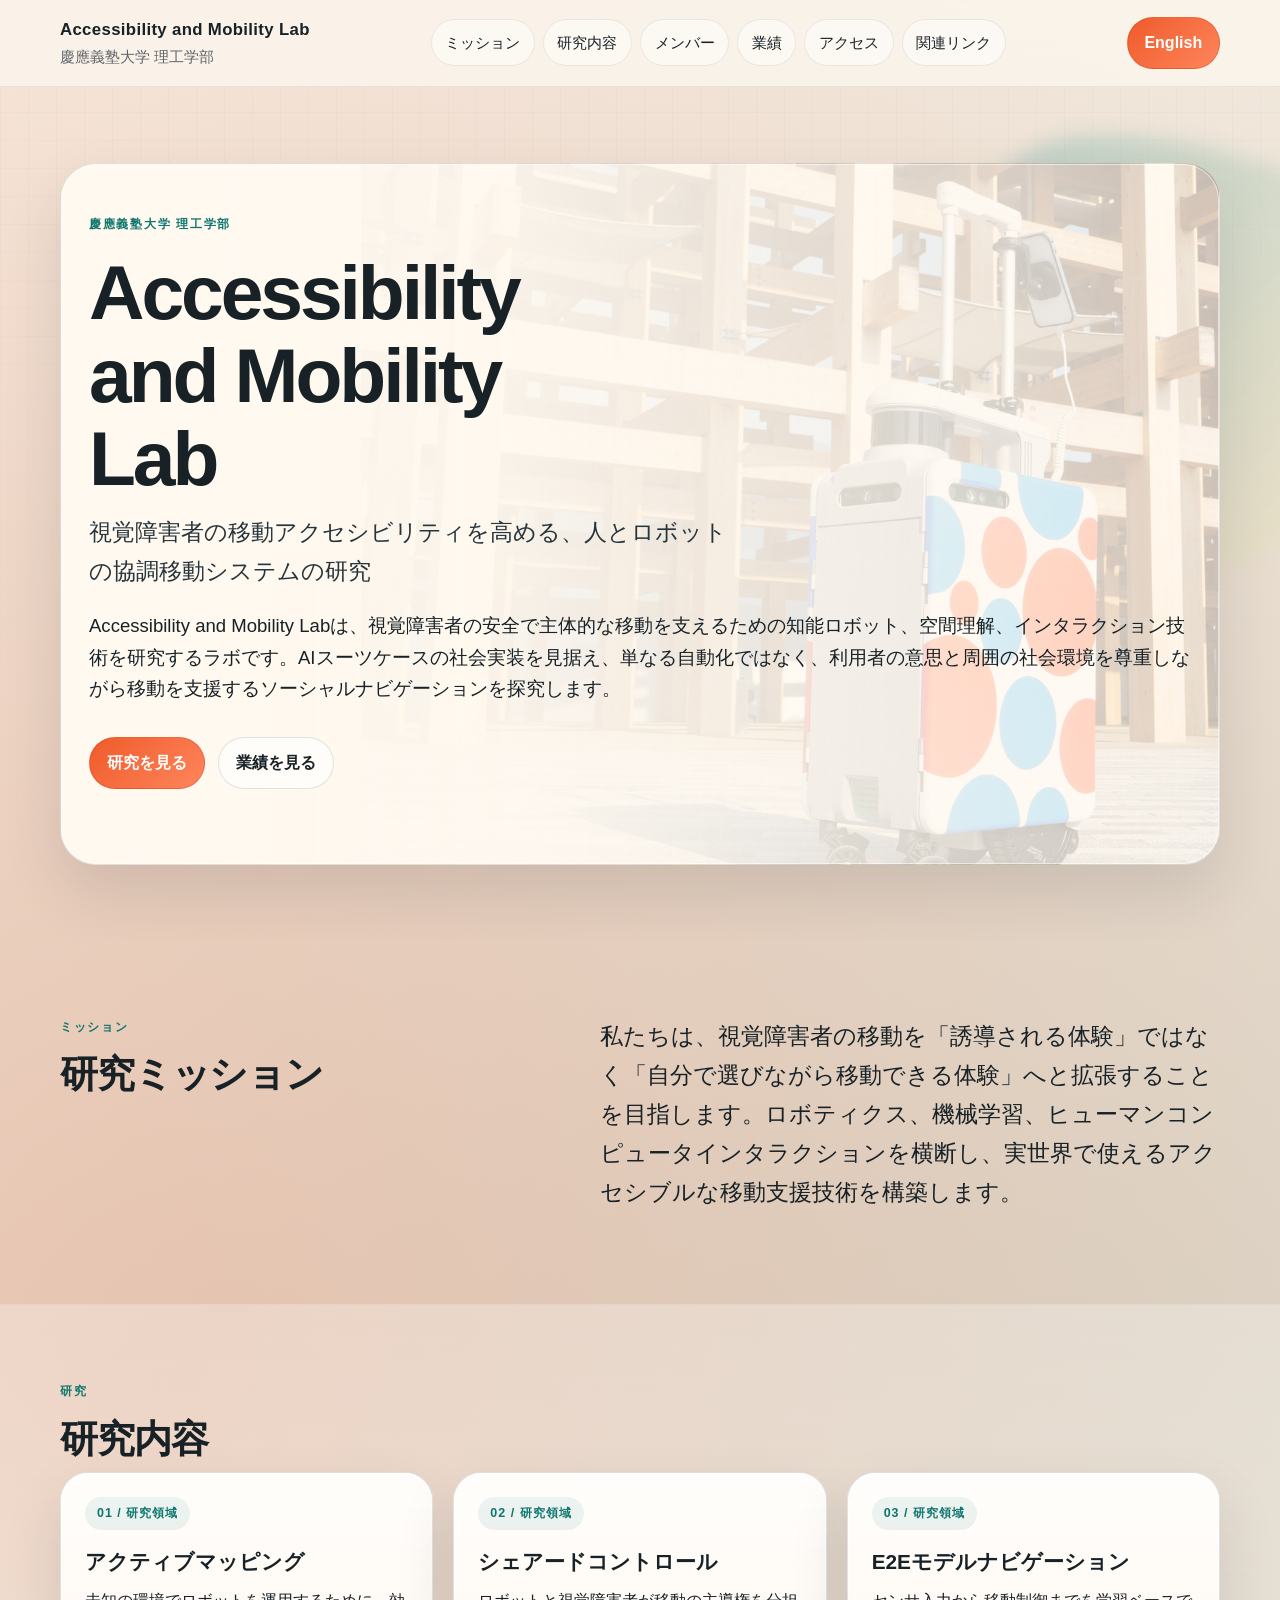
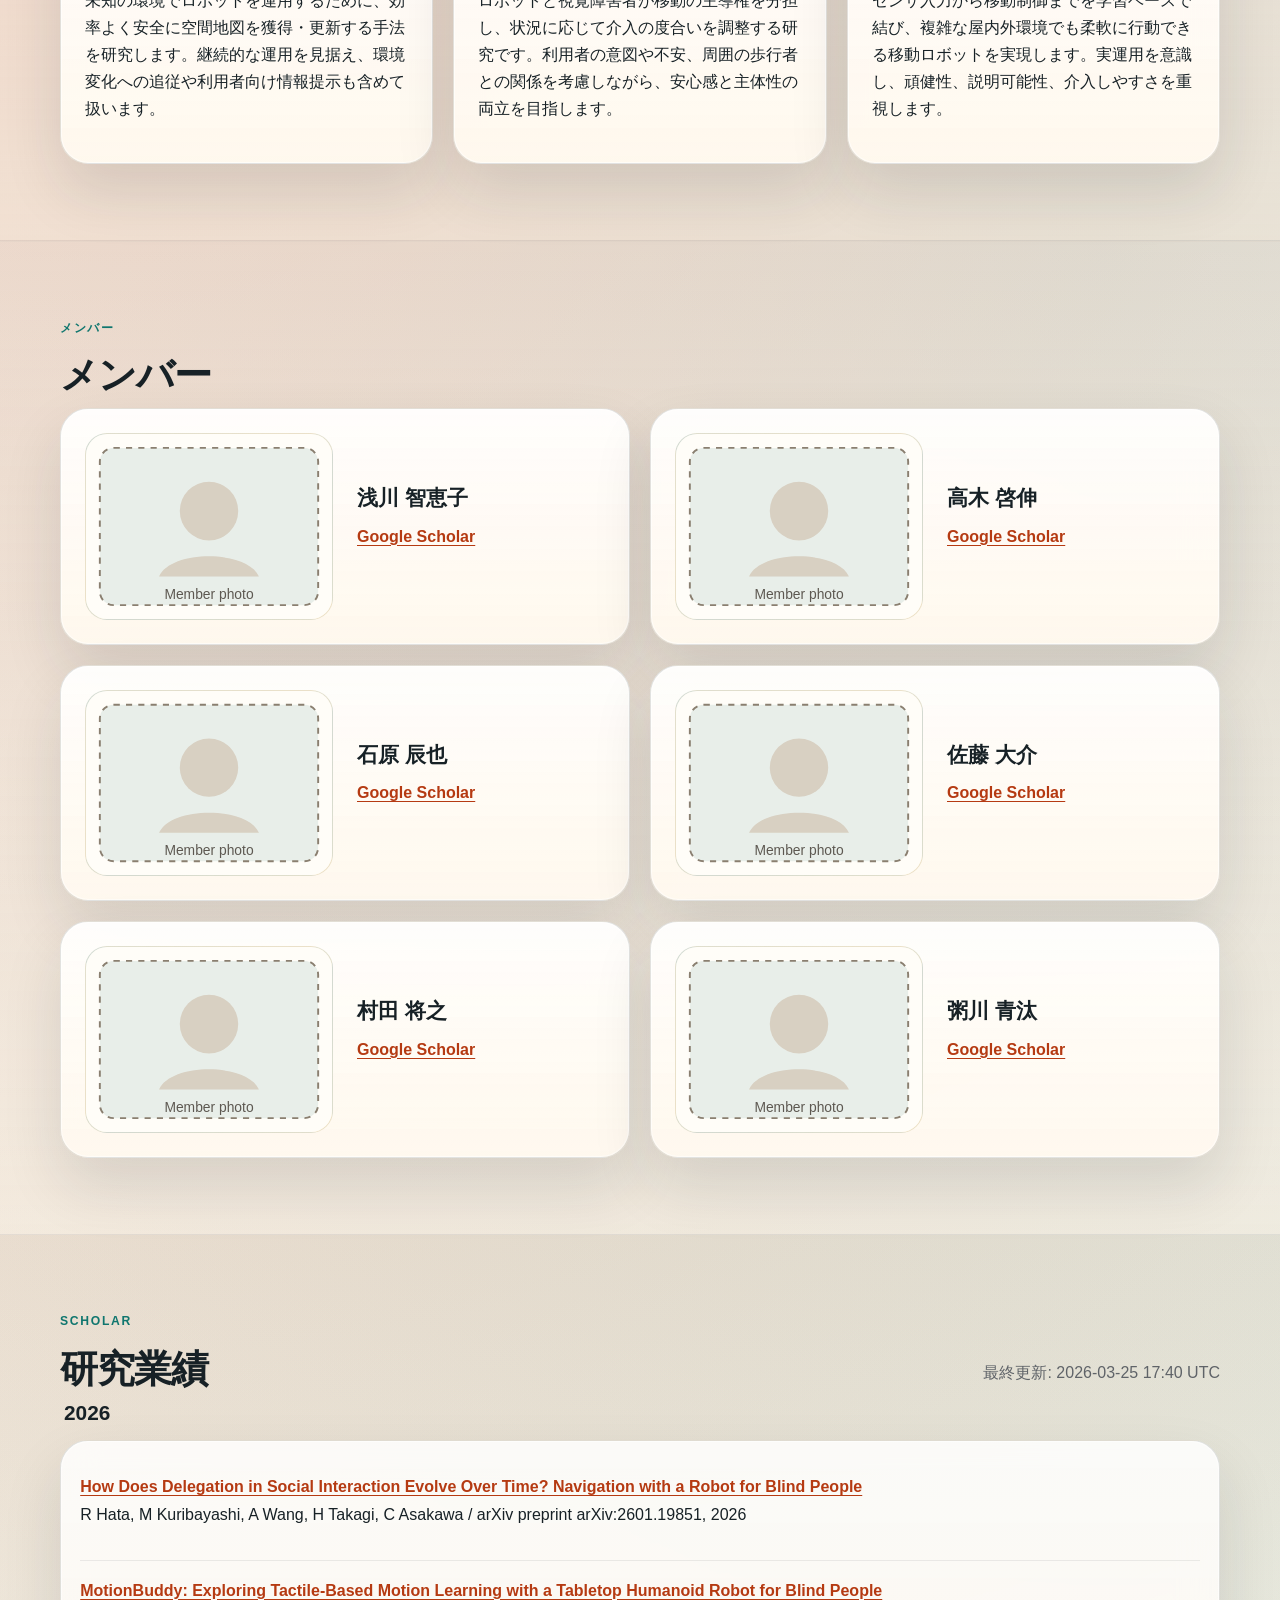
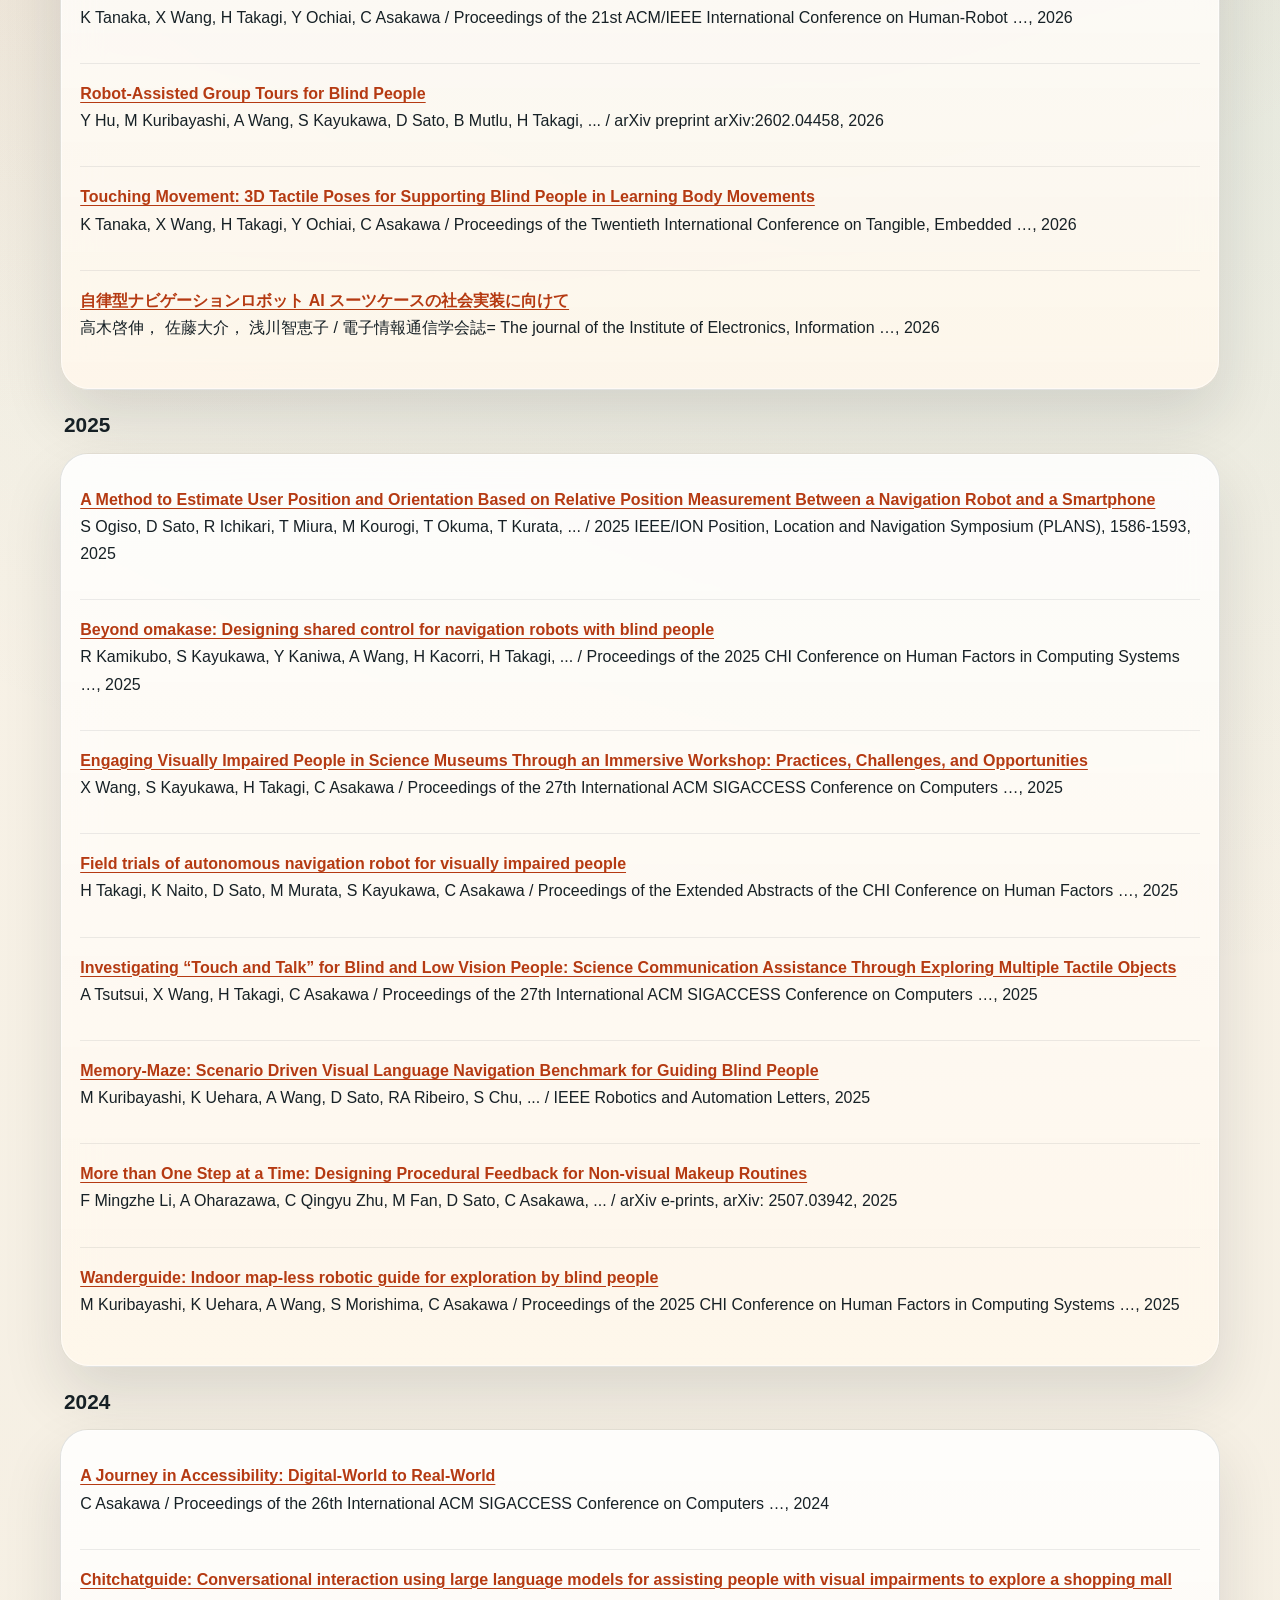
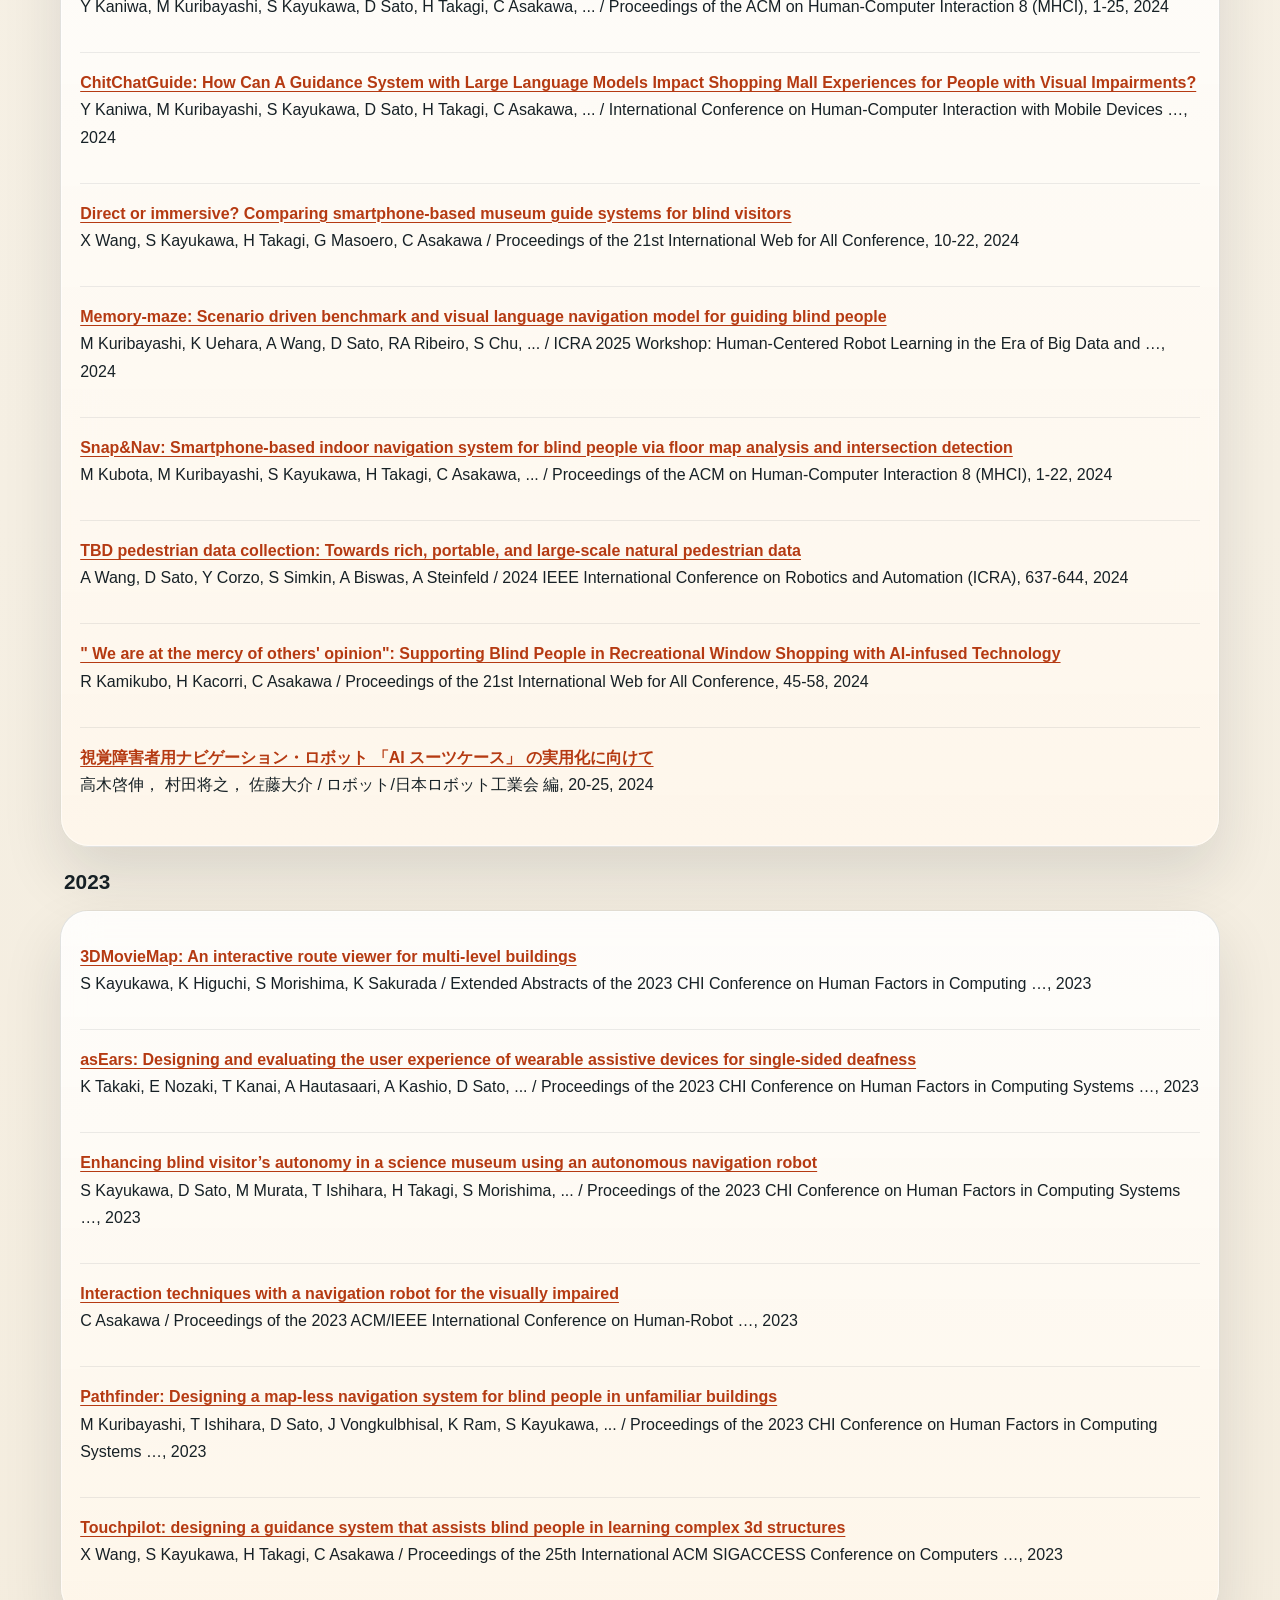
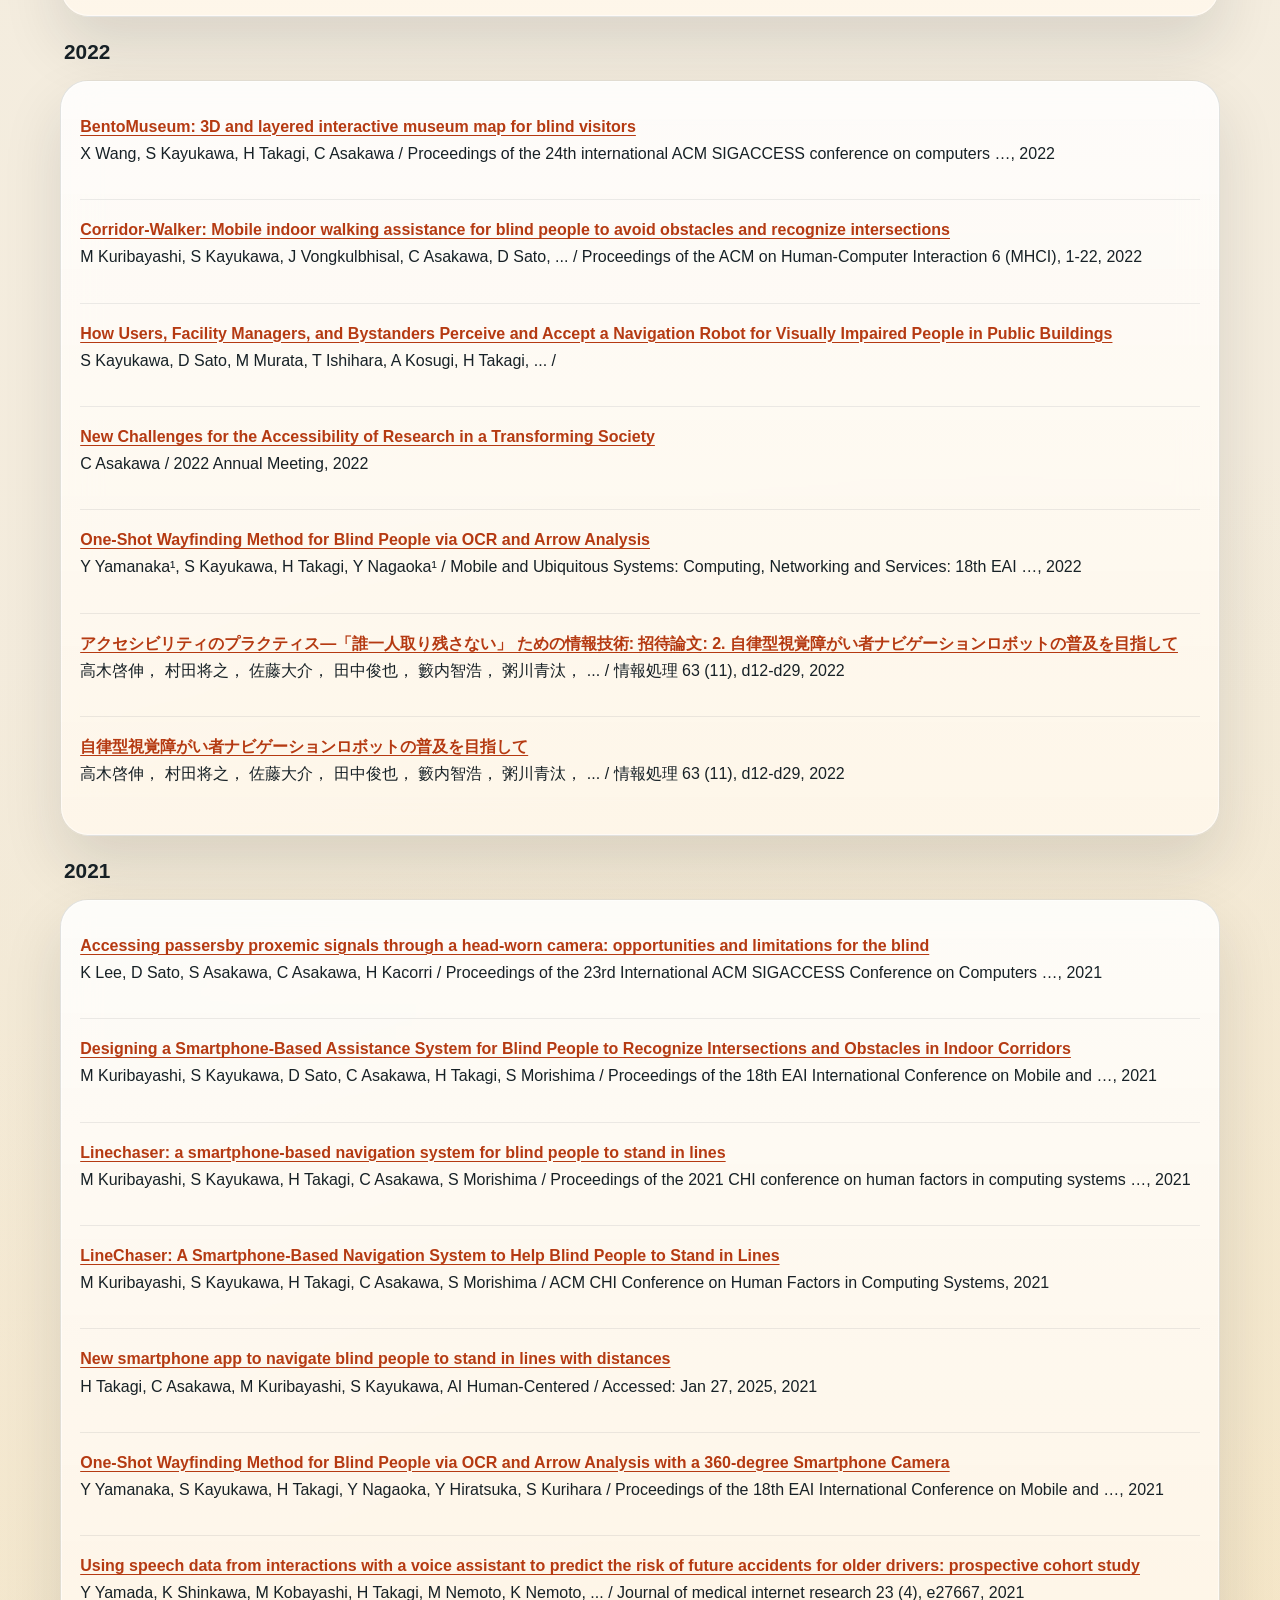
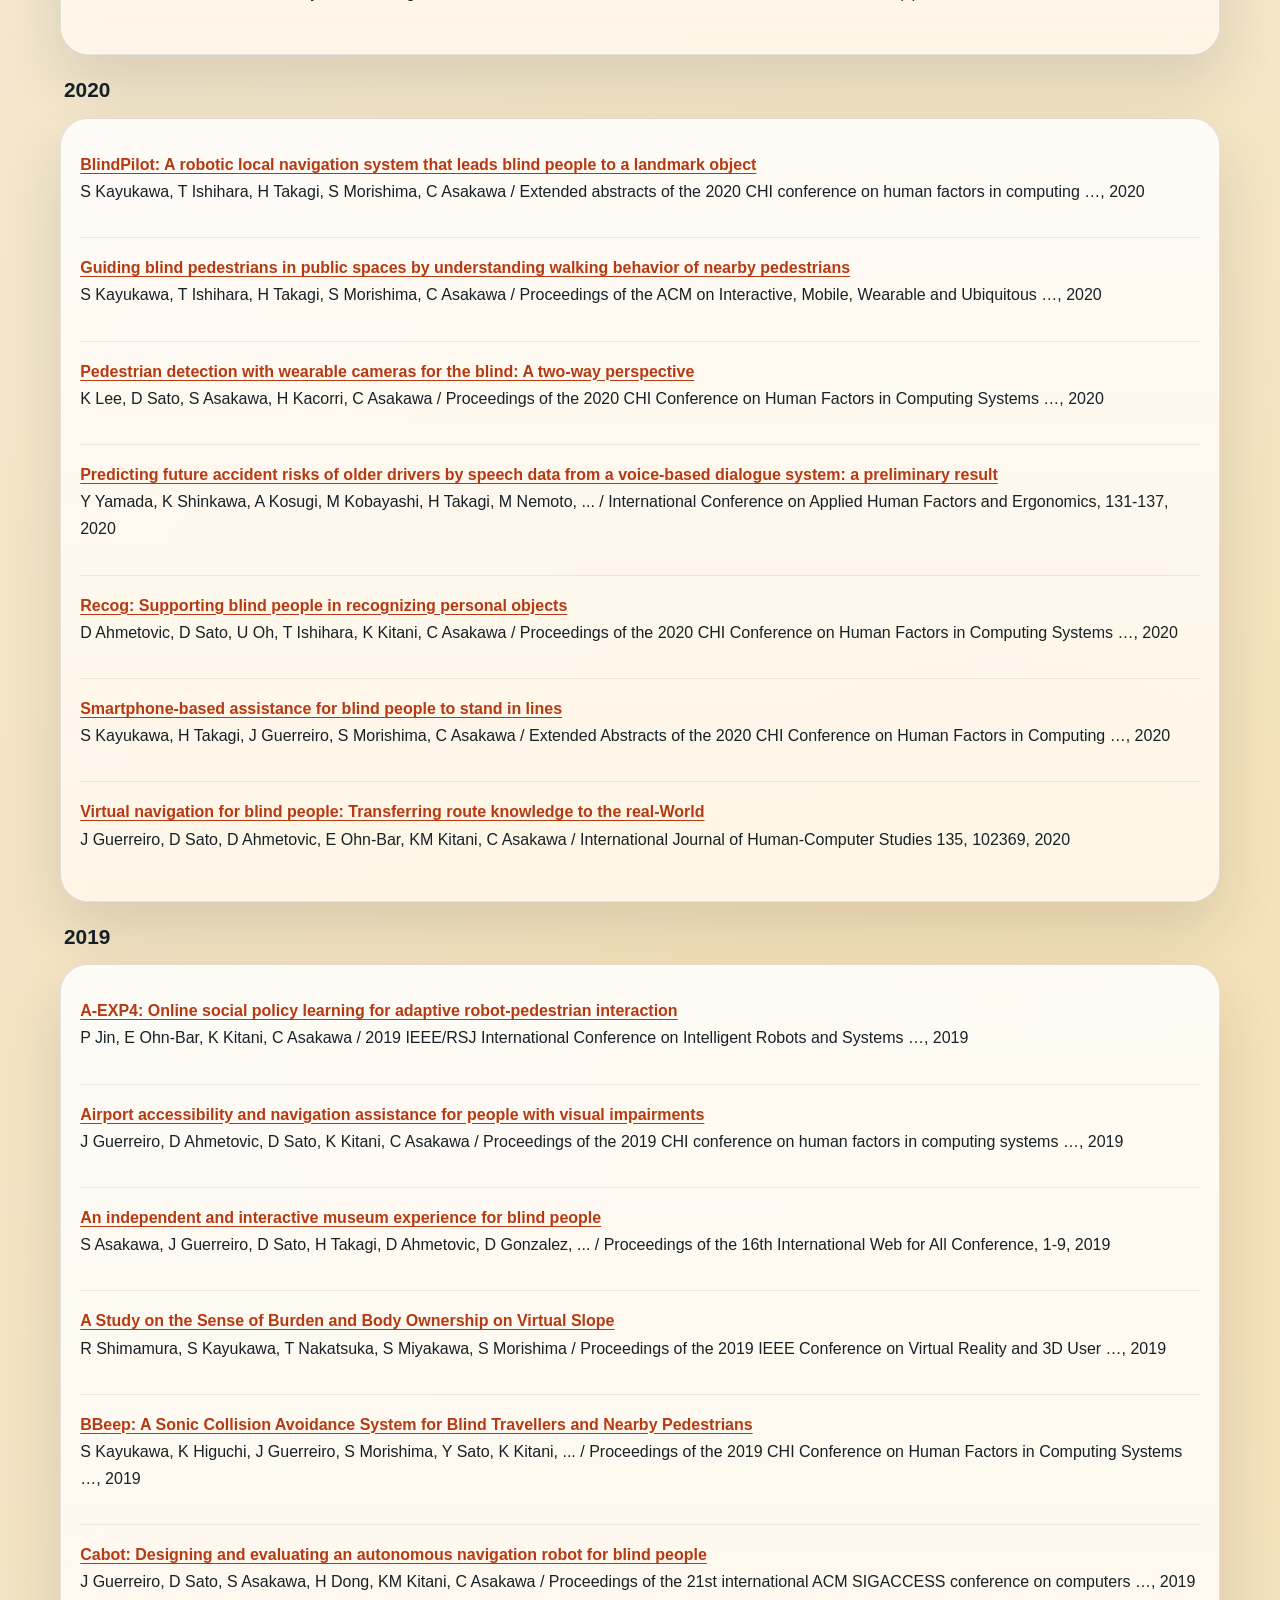
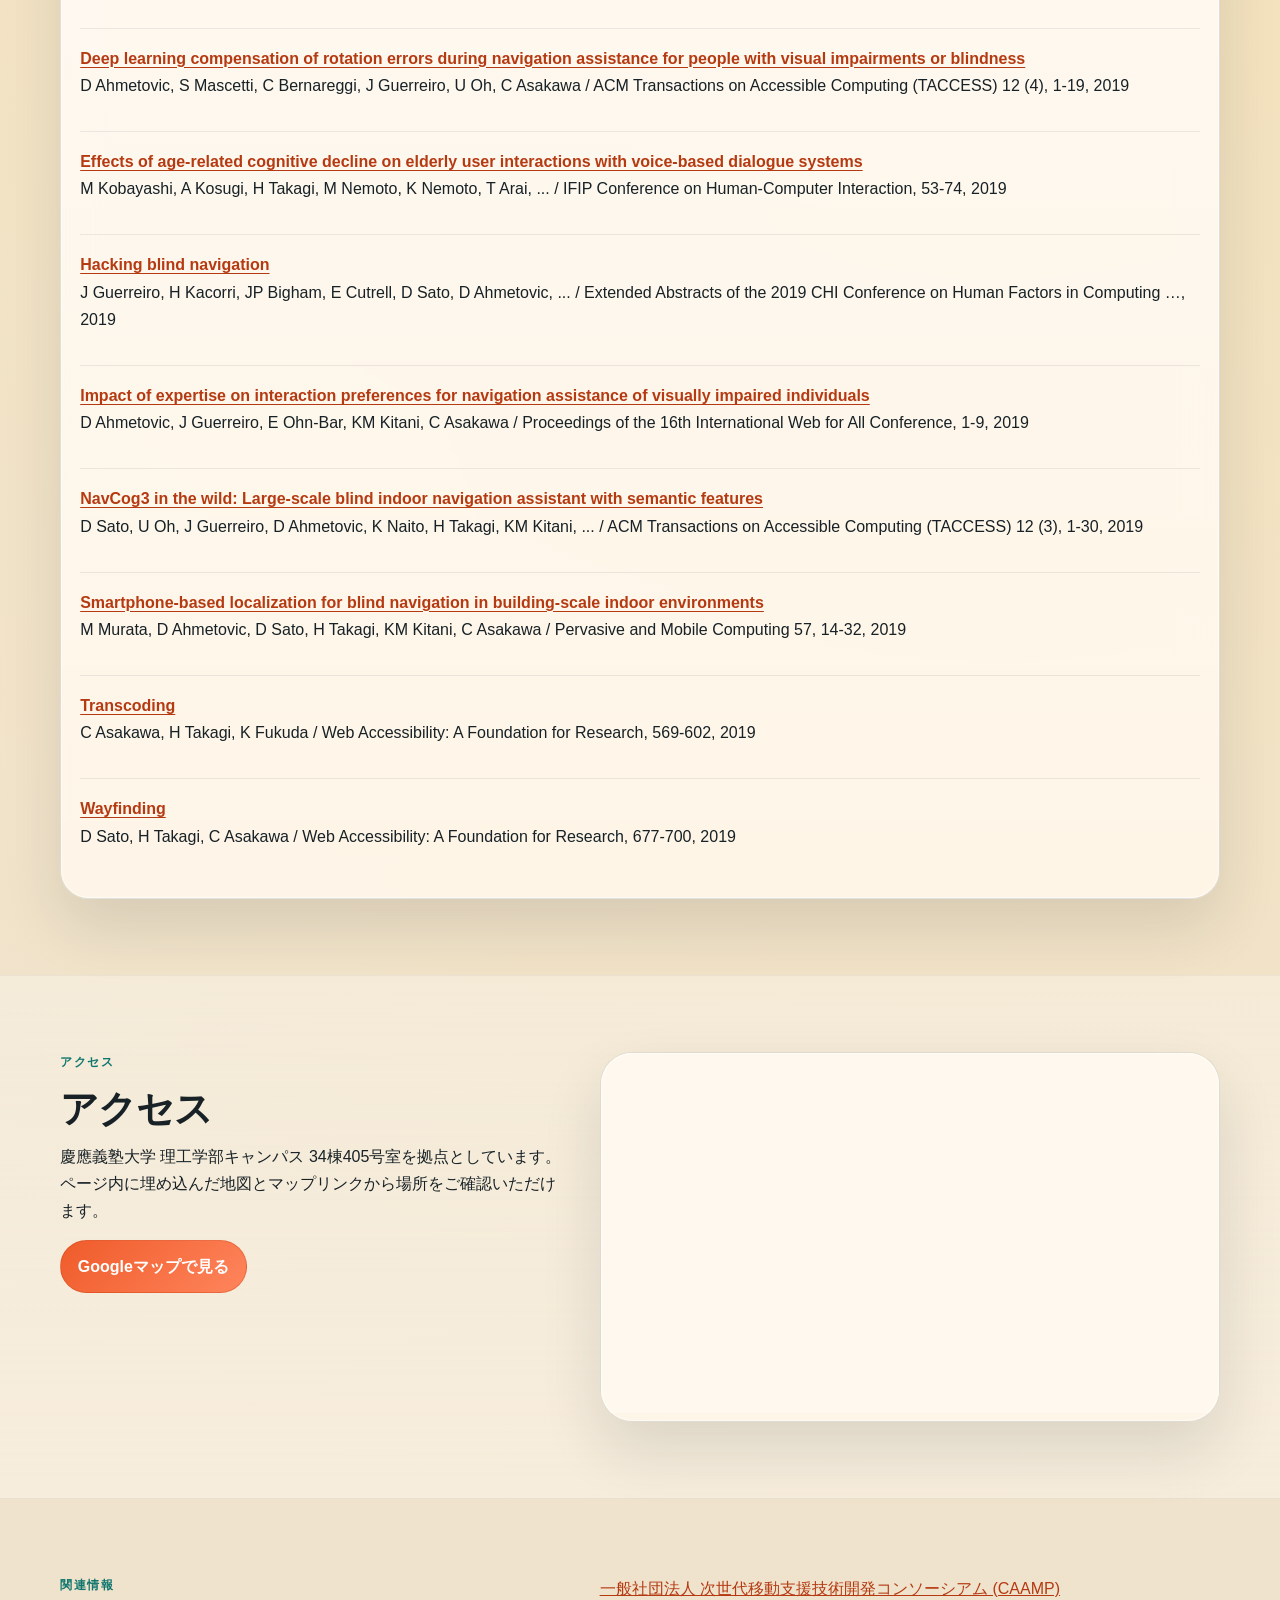
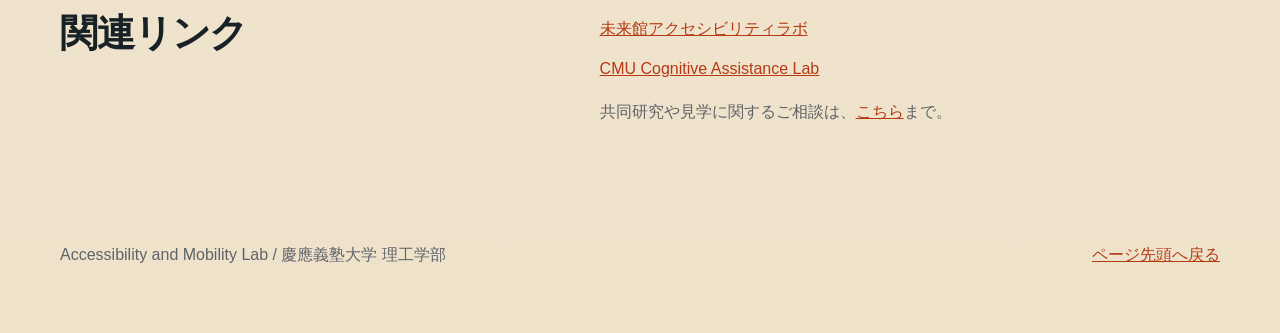
==== commit fbdb34a7: "fix path Signed-off-by: Daisuke Sato <daisukes@cmu.edu>" ====
--- a/docs/index.html
+++ b/docs/index.html
@@ -26,7 +26,7 @@
   <main id="main">
     <section class="hero">
       <div class="wrap hero-grid">
-        <div class="hero-copy panel" style="--hero-image: url('./assets/hero-photo.jpg');">
+        <div class="hero-copy panel" style="background-image: linear-gradient(90deg, rgba(255, 249, 240, 1.00) 0%, rgba(255, 249, 240, 0.96) 40%, rgba(255, 249, 240, 0.75) 100%), url('./assets/hero-photo.jpg');">
           <p class="eyebrow">慶應義塾大学 理工学部</p>
           <h1>Accessibility and Mobility Lab</h1>
           <p class="hero-tagline">視覚障害者の移動アクセシビリティを高める、人とロボットの協調移動システムの研究</p>
--- a/docs/assets/site.css
+++ b/docs/assets/site.css
@@ -231,9 +231,9 @@
 .hero-copy {
   border-radius: calc(var(--radius) + 8px);
   padding: 1.75rem;
-  background:
-    linear-gradient(90deg, rgba(255, 249, 240, 1.00) 0%, rgba(255, 249, 240, 0.96) 40%, rgba(255, 249, 240, 0.75) 100%),
-    var(--hero-image) 300px center / cover no-repeat;
+  background-position: 0 0, 300px center;
+  background-size: auto, cover;
+  background-repeat: repeat, no-repeat;
 }
 
 .hero-copy {
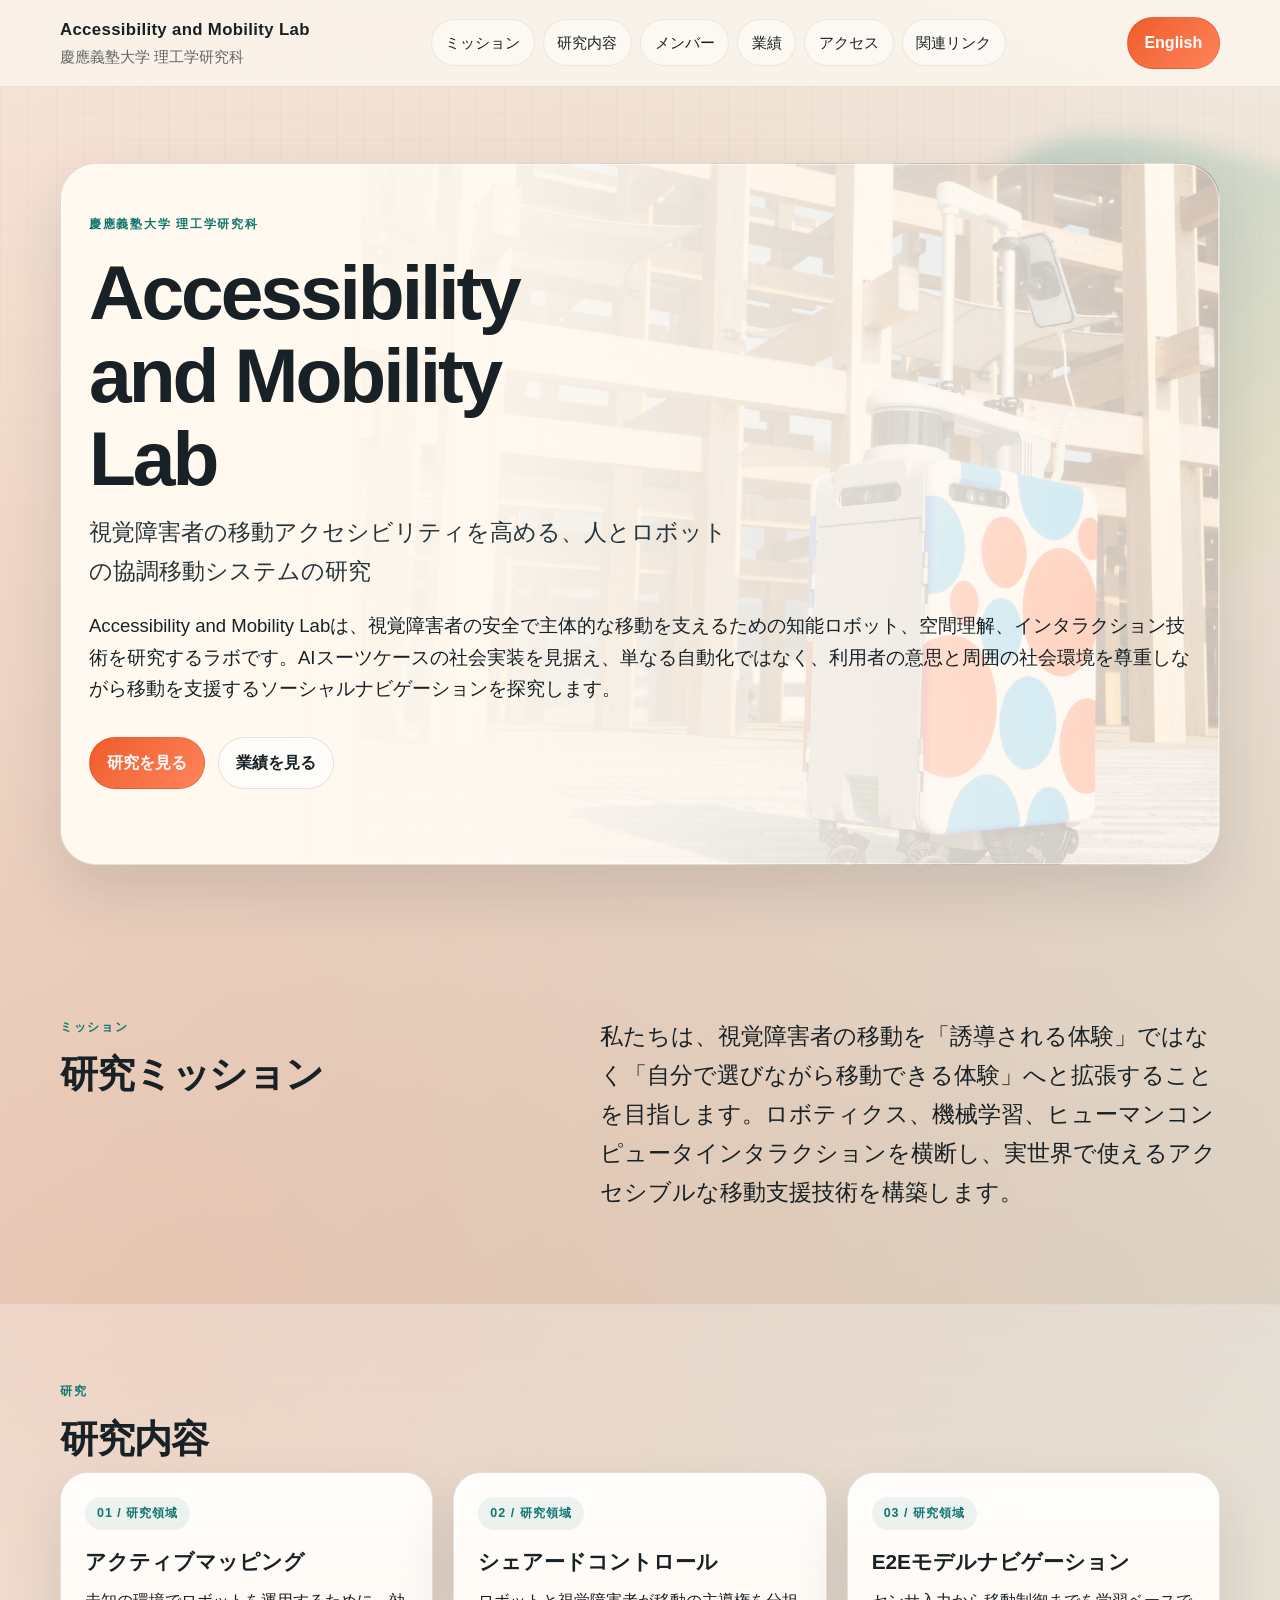
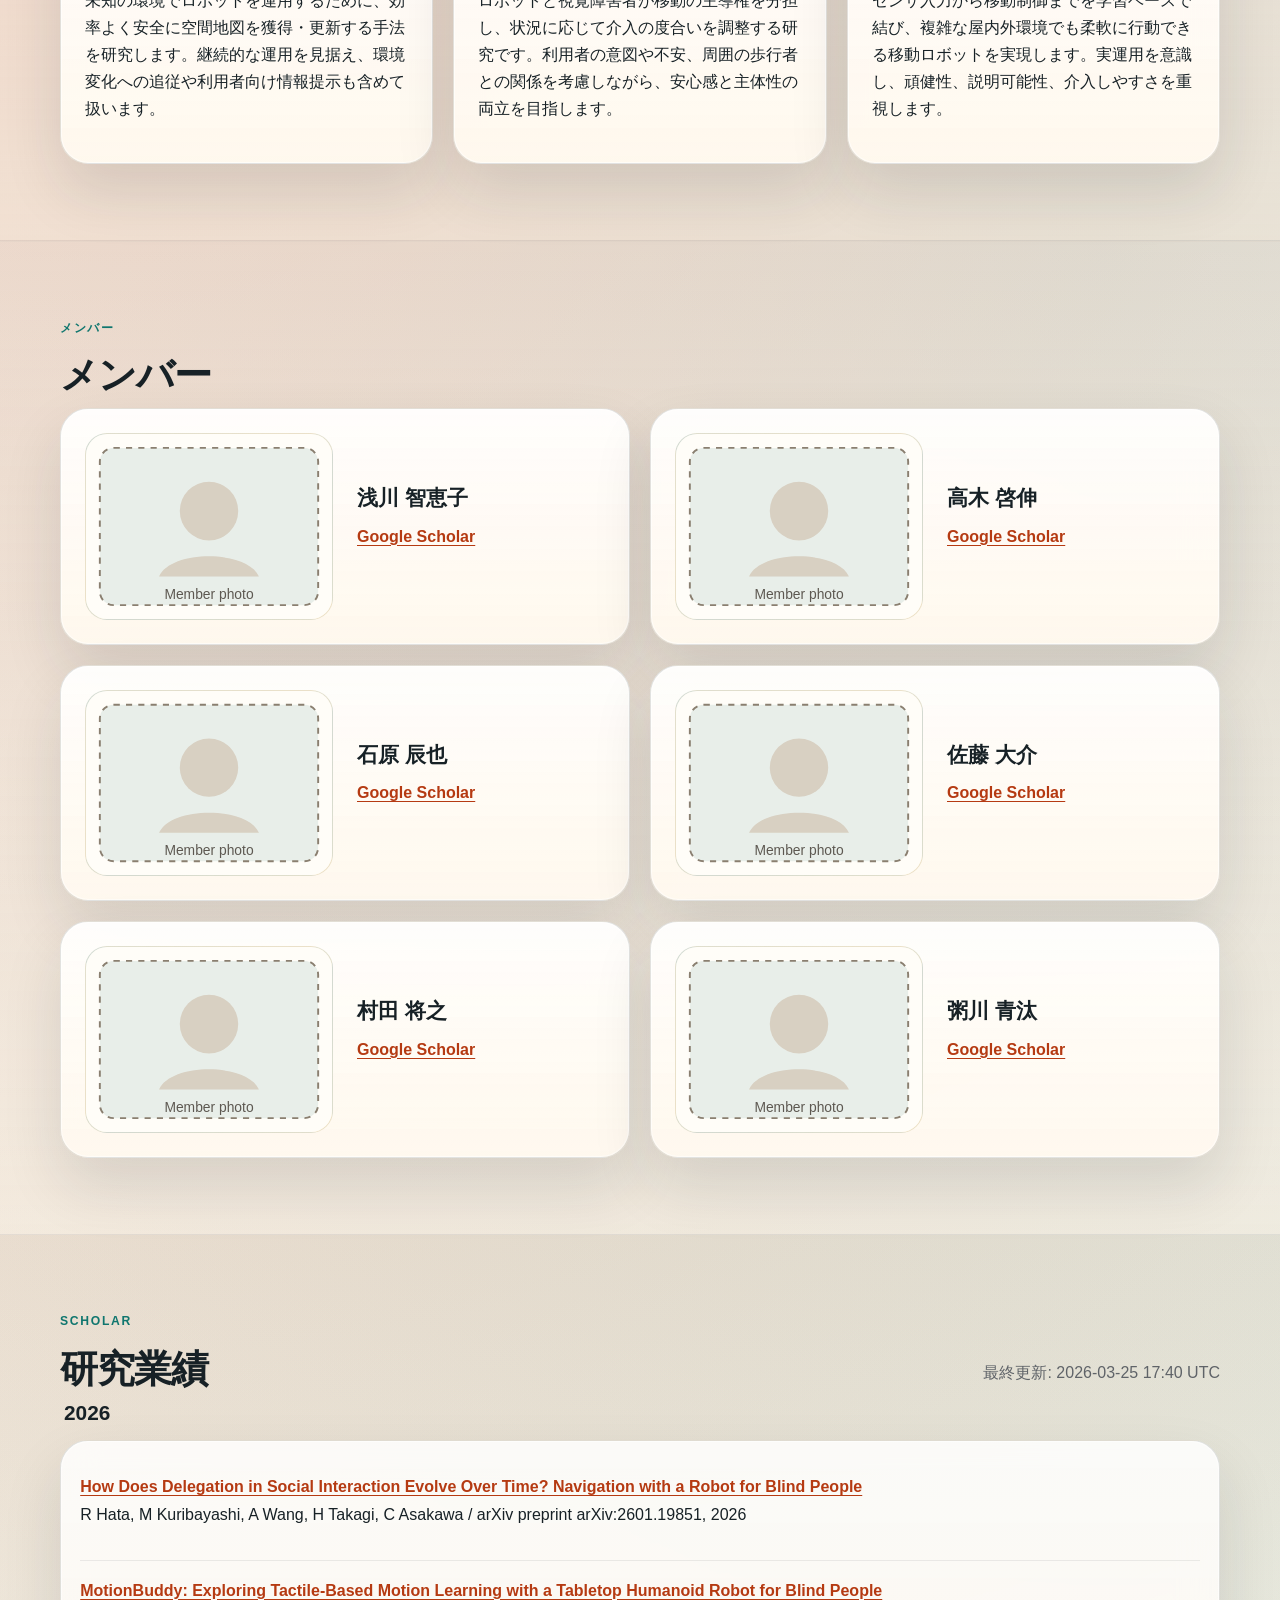
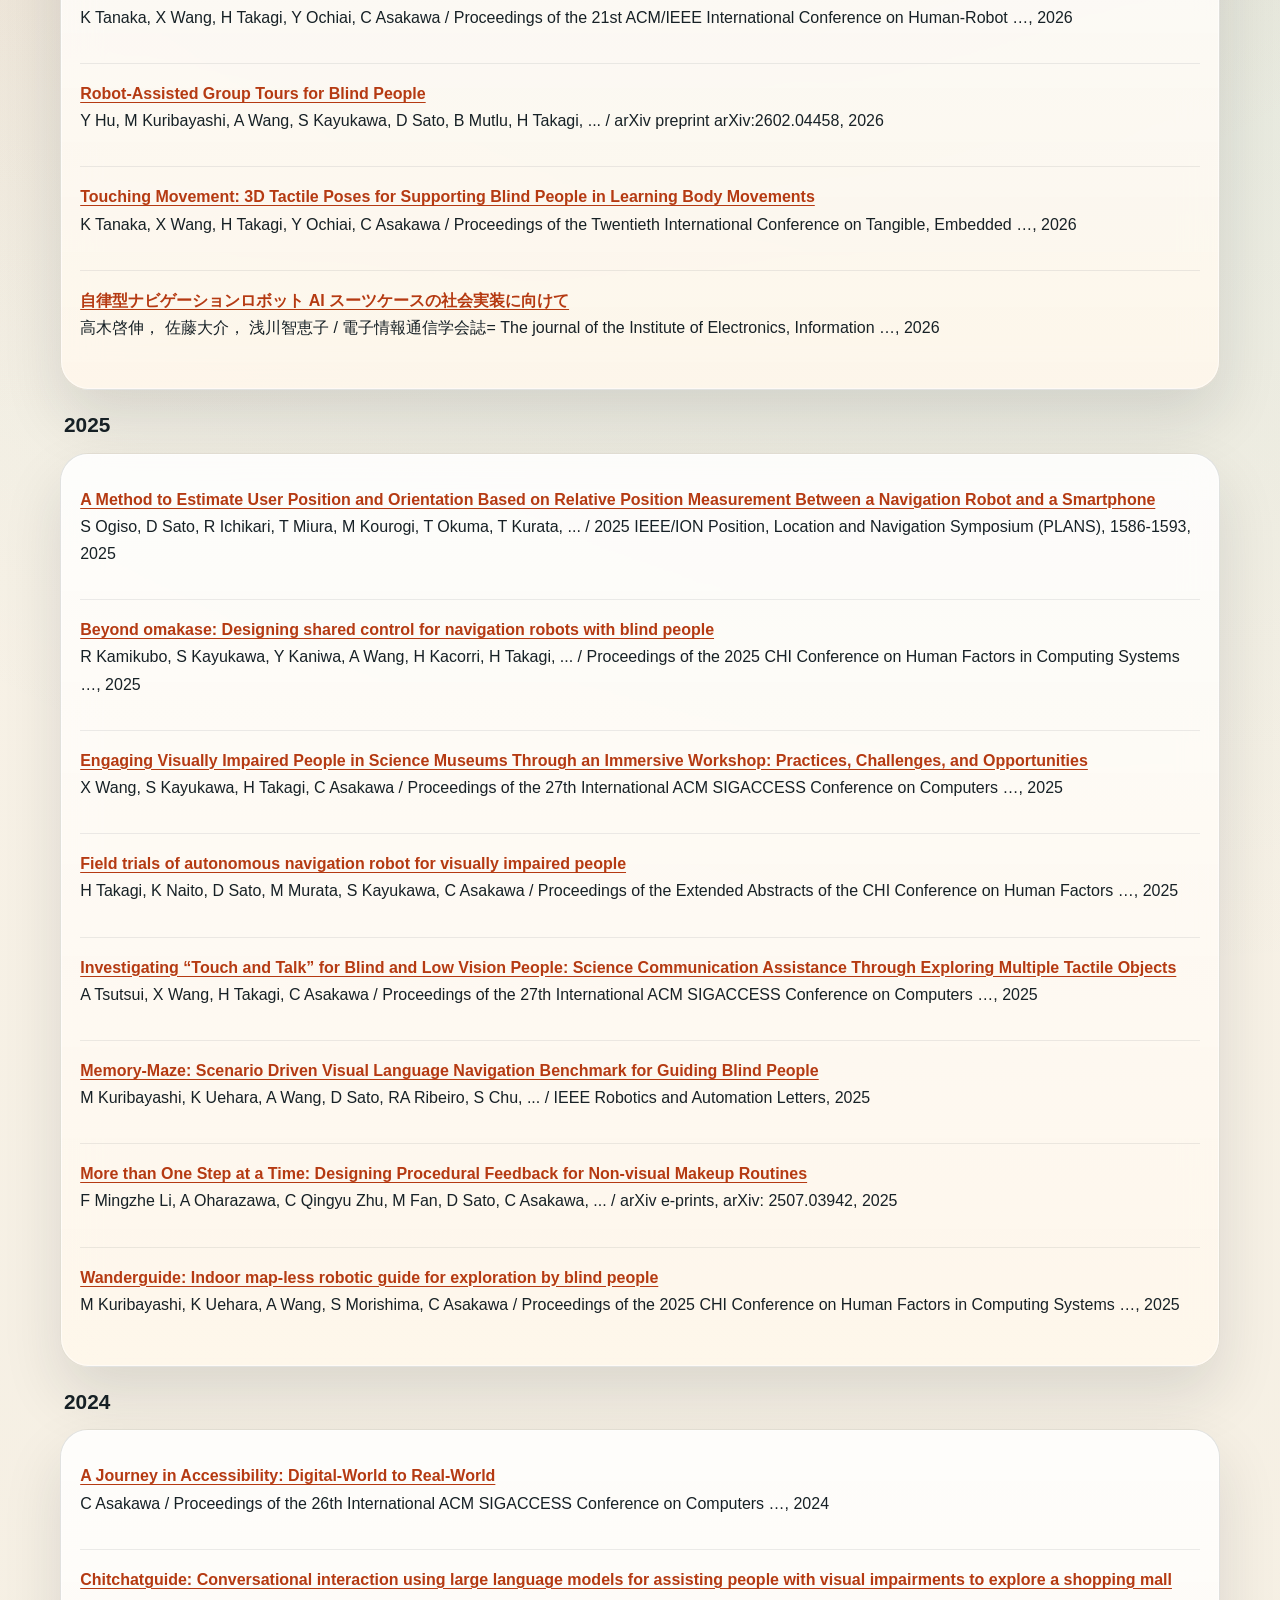
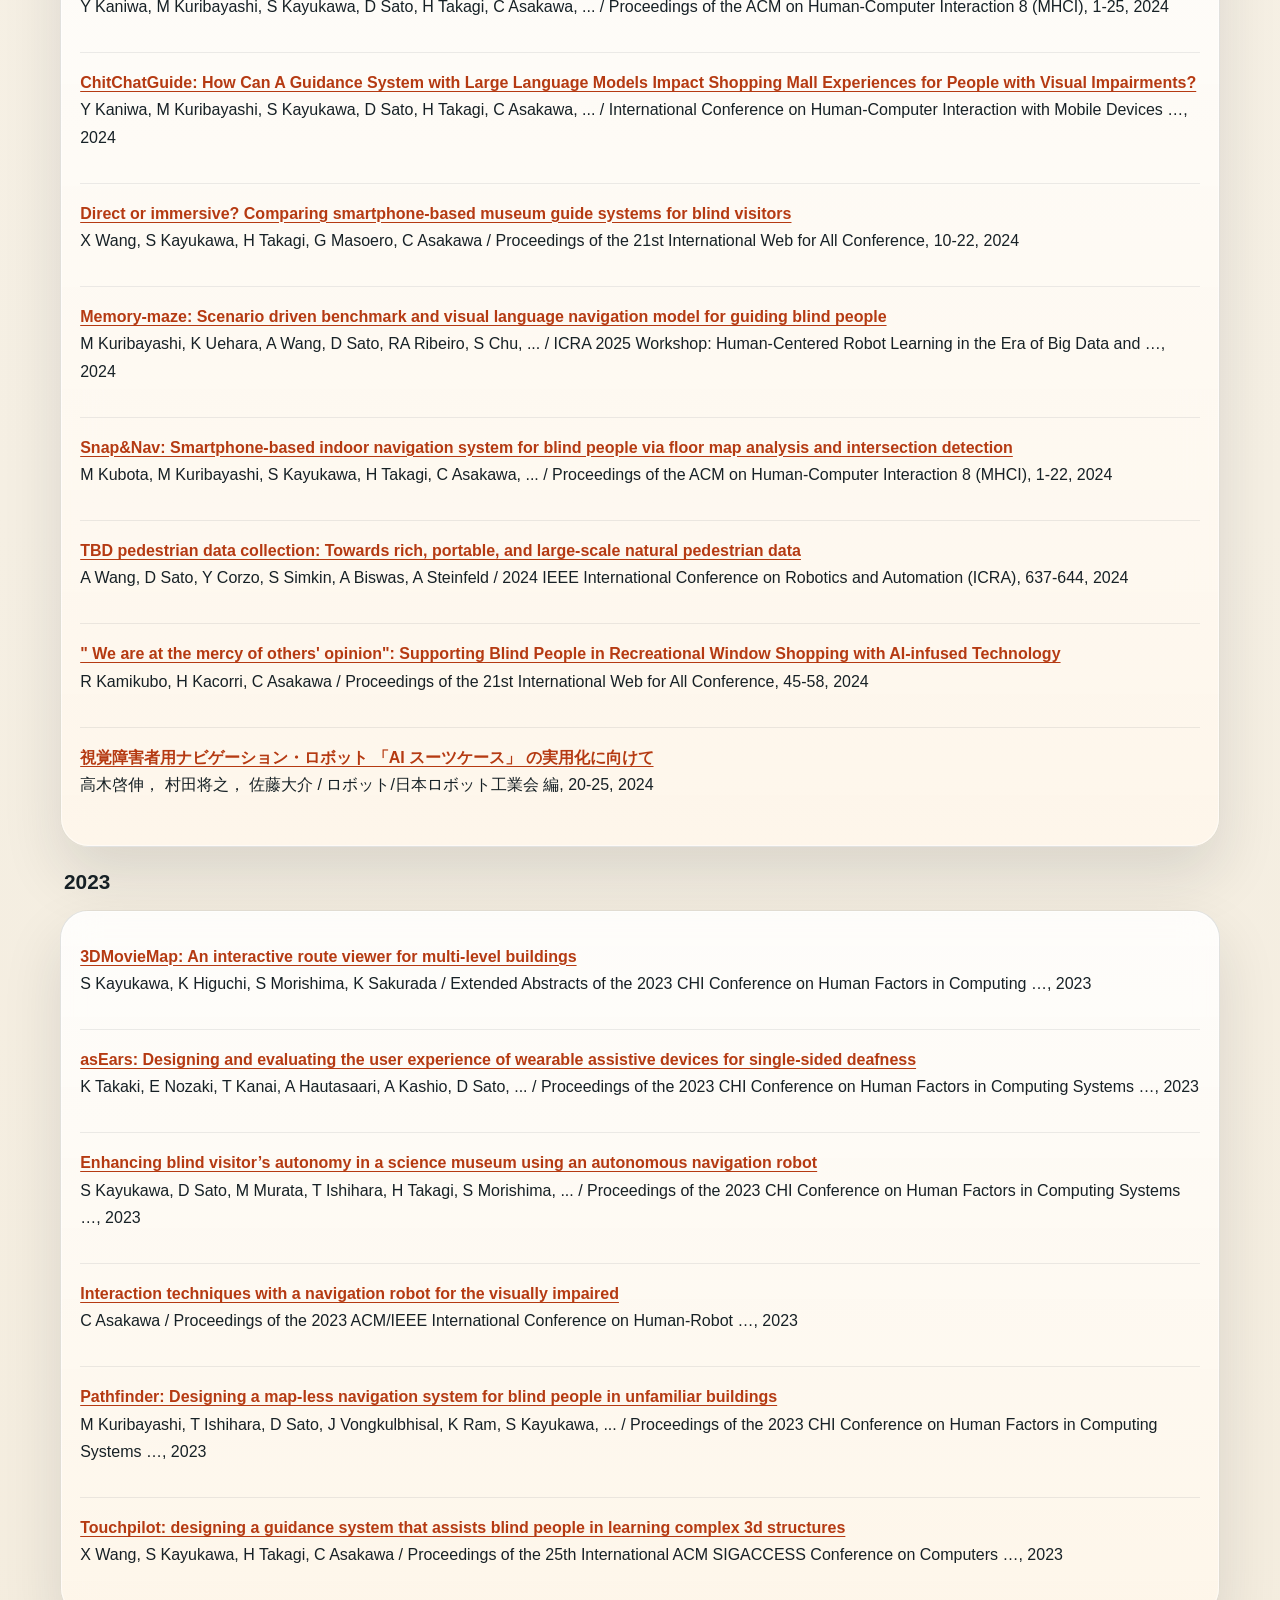
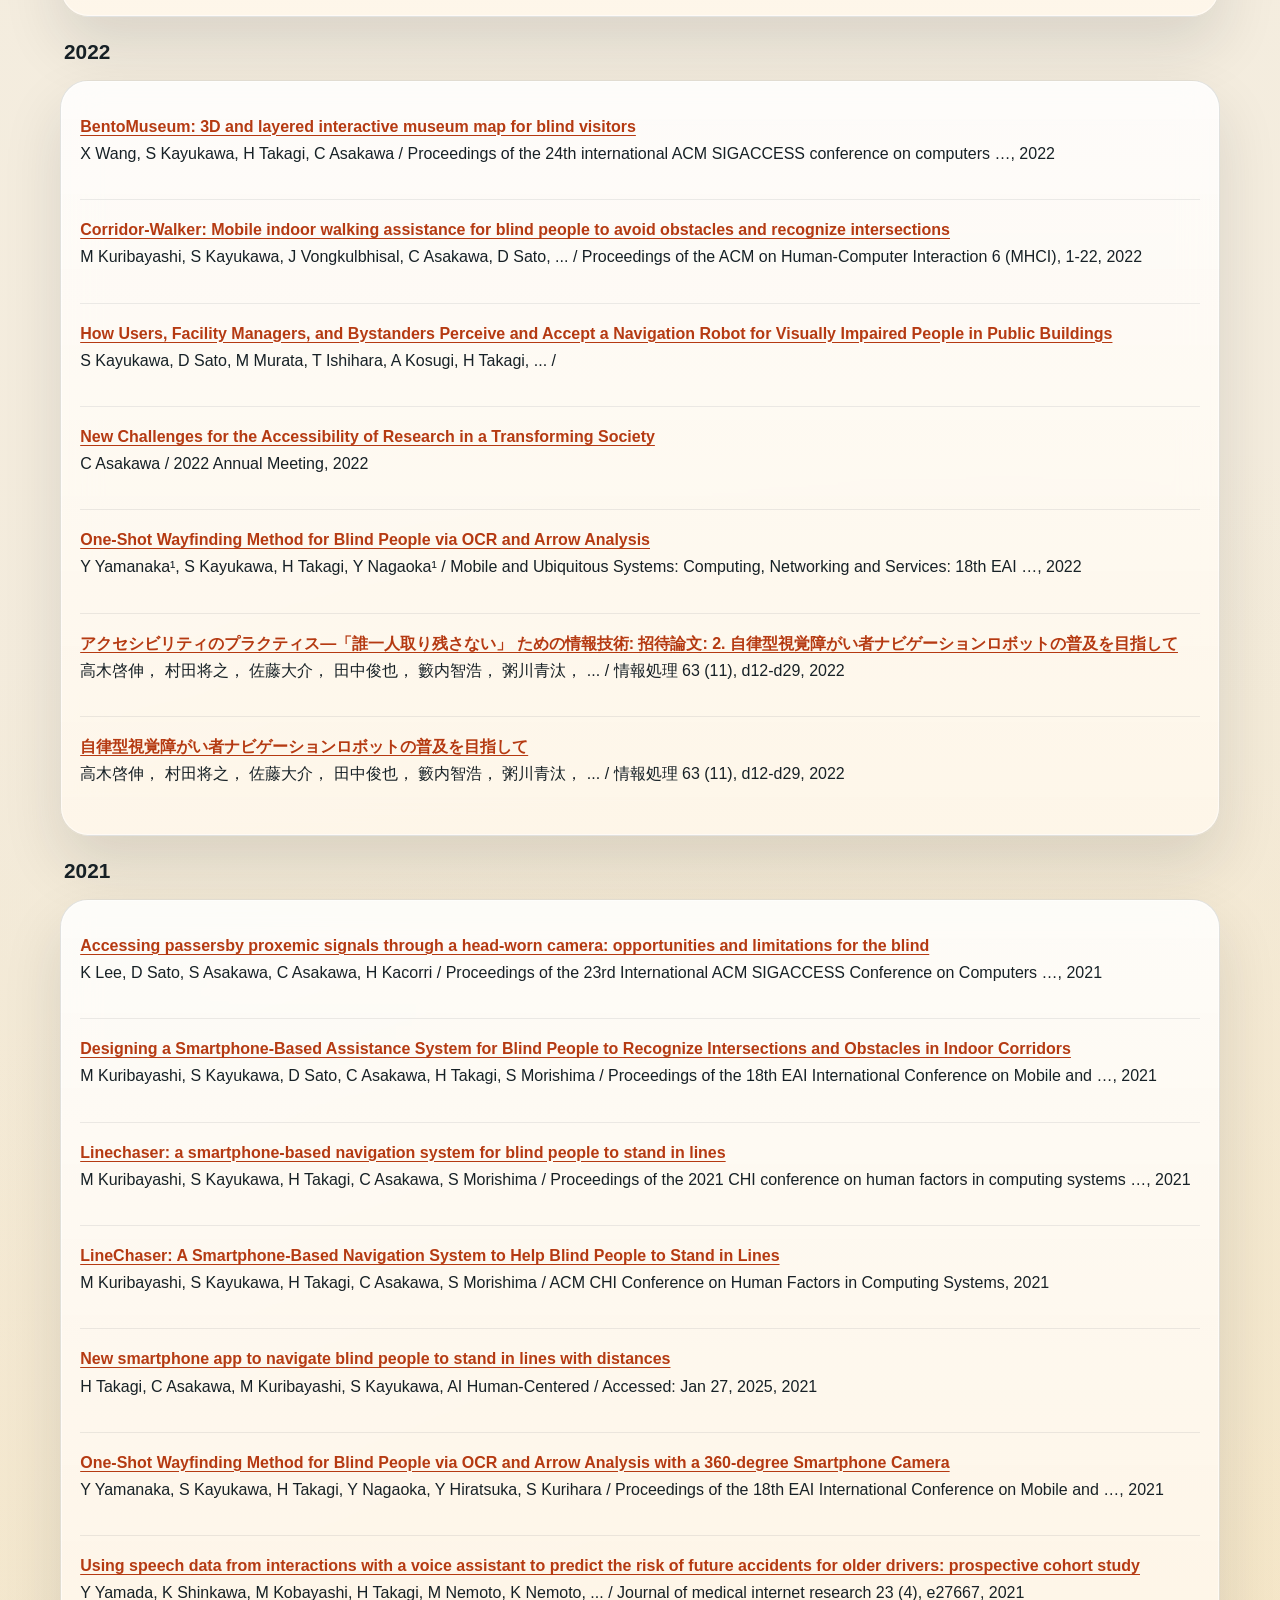
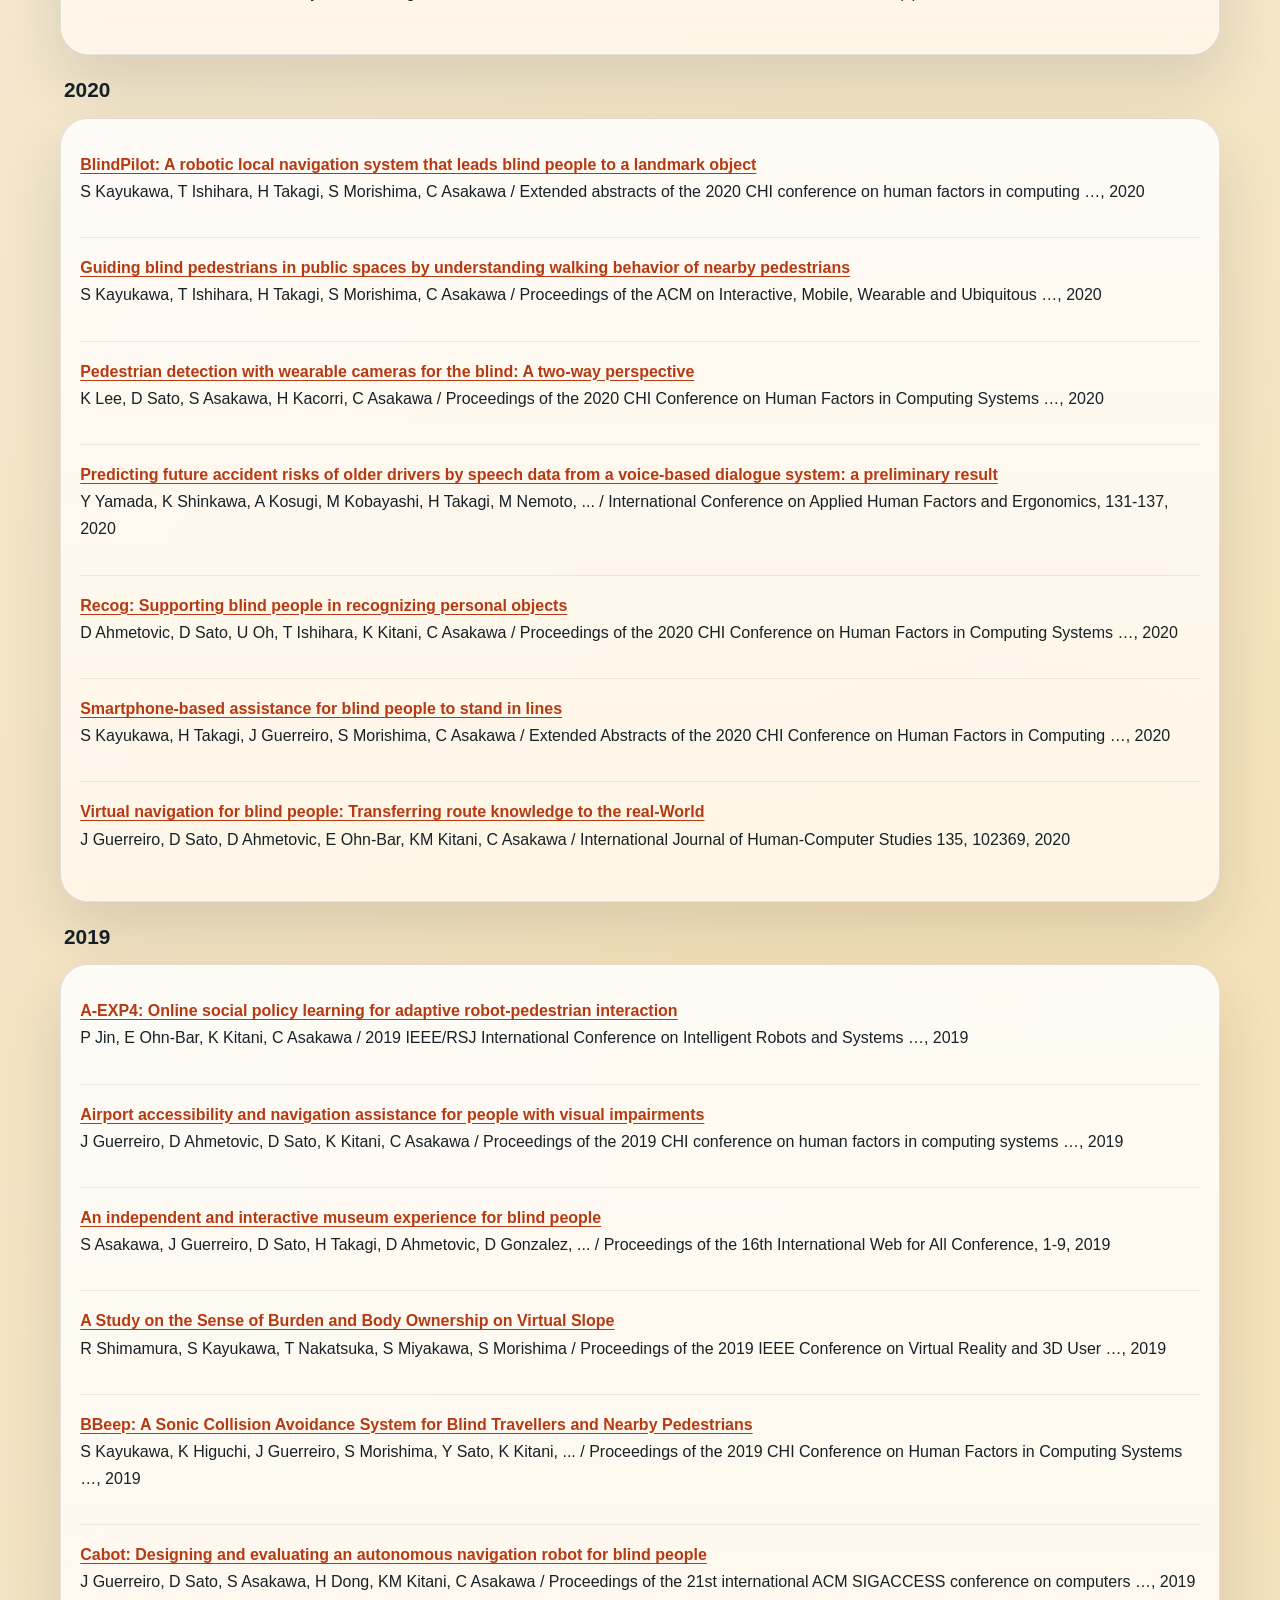
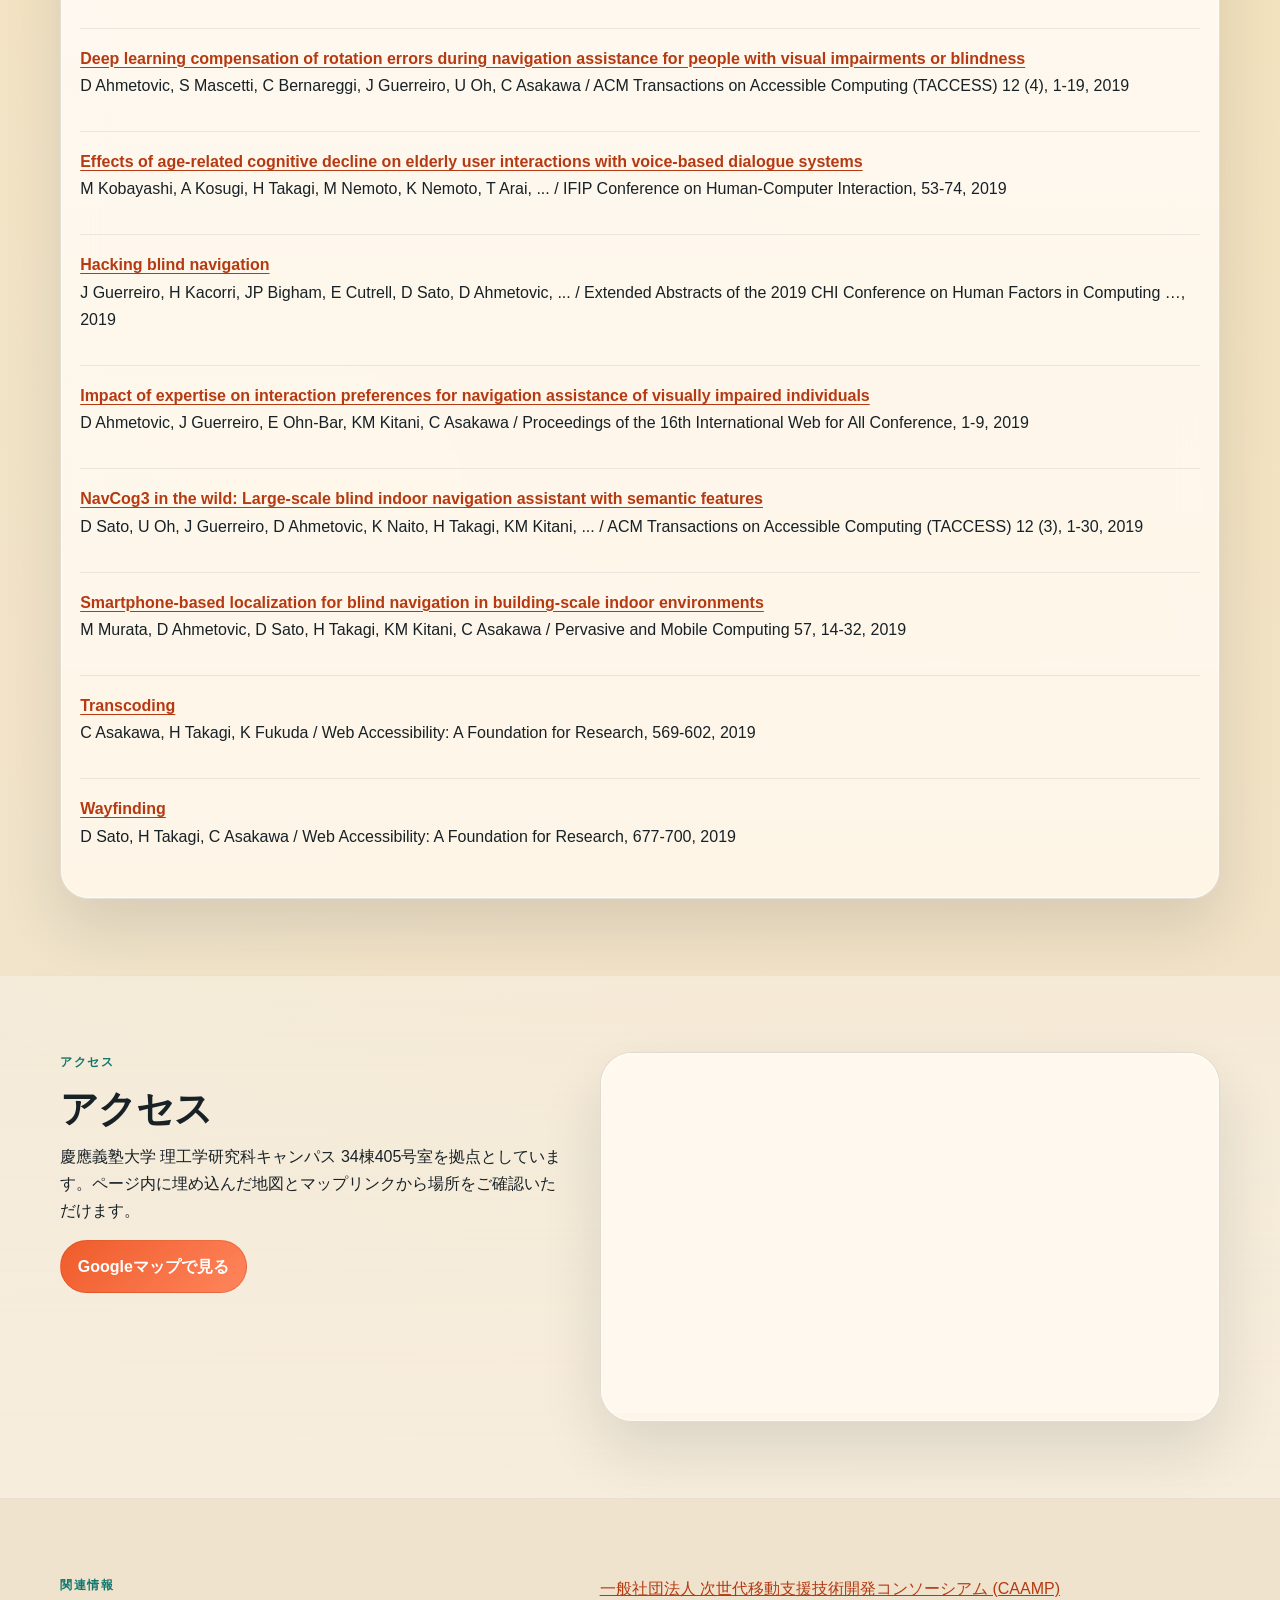
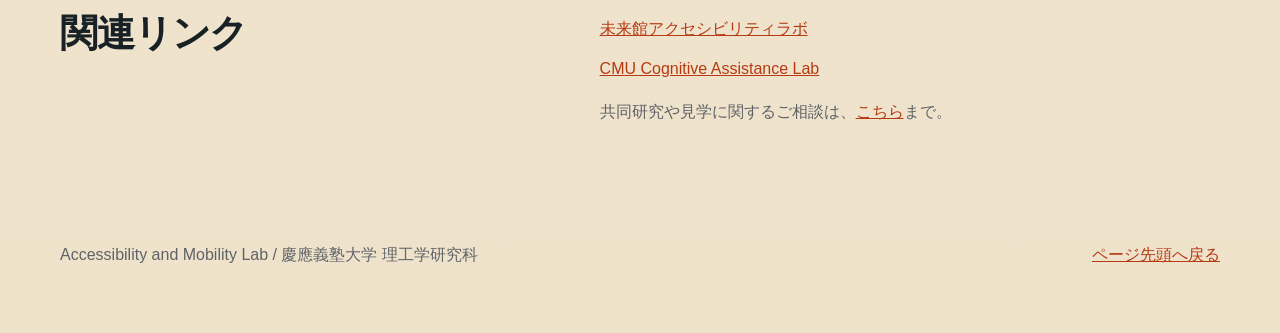
==== commit e20e40a9: "Update lab affiliation to graduate school" ====
--- a/docs/index.html
+++ b/docs/index.html
@@ -3,7 +3,7 @@
 <head>
   <meta charset="utf-8">
   <meta name="viewport" content="width=device-width, initial-scale=1">
-  <title>Accessibility and Mobility Lab | 慶應義塾大学 理工学部</title>
+  <title>Accessibility and Mobility Lab | 慶應義塾大学 理工学研究科</title>
   <meta name="description" content="視覚障害者の移動アクセシビリティを高める、人とロボットの協調移動システムの研究">
   <link rel="stylesheet" href="./assets/site.css">
 </head>
@@ -13,7 +13,7 @@
     <div class="wrap header-inner">
       <a class="brand" href="./index.html">
         <span class="brand-name">Accessibility and Mobility Lab</span>
-        <span class="brand-affiliation">慶應義塾大学 理工学部</span>
+        <span class="brand-affiliation">慶應義塾大学 理工学研究科</span>
       </a>
       <nav aria-label="主要ナビゲーション">
         <ul class="nav-list">
@@ -27,7 +27,7 @@
     <section class="hero">
       <div class="wrap hero-grid">
         <div class="hero-copy panel" style="background-image: linear-gradient(90deg, rgba(255, 249, 240, 1.00) 0%, rgba(255, 249, 240, 0.96) 40%, rgba(255, 249, 240, 0.75) 100%), url('./assets/hero-photo.jpg');">
-          <p class="eyebrow">慶應義塾大学 理工学部</p>
+          <p class="eyebrow">慶應義塾大学 理工学研究科</p>
           <h1>Accessibility and Mobility Lab</h1>
           <p class="hero-tagline">視覚障害者の移動アクセシビリティを高める、人とロボットの協調移動システムの研究</p>
           <p>Accessibility and Mobility Labは、視覚障害者の安全で主体的な移動を支えるための知能ロボット、空間理解、インタラクション技術を研究するラボです。AIスーツケースの社会実装を見据え、単なる自動化ではなく、利用者の意思と周囲の社会環境を尊重しながら移動を支援するソーシャルナビゲーションを探究します。</p>
@@ -585,7 +585,7 @@
         <div>
           <p class="section-kicker">アクセス</p>
           <h2>アクセス</h2>
-          <p>慶應義塾大学 理工学部キャンパス 34棟405号室を拠点としています。ページ内に埋め込んだ地図とマップリンクから場所をご確認いただけます。</p>
+          <p>慶應義塾大学 理工学研究科キャンパス 34棟405号室を拠点としています。ページ内に埋め込んだ地図とマップリンクから場所をご確認いただけます。</p>
           <p><a class="button-link" href="https://maps.app.goo.gl/VYUvun4Bfd9GRzmc7">Googleマップで見る</a></p>
         </div>
         <div class="map-panel">
@@ -616,7 +616,7 @@
   </main>
   <footer class="site-footer">
     <div class="wrap footer-inner">
-      <p>Accessibility and Mobility Lab / 慶應義塾大学 理工学部</p>
+      <p>Accessibility and Mobility Lab / 慶應義塾大学 理工学研究科</p>
       <p><a href="./index.html">ページ先頭へ戻る</a></p>
     </div>
   </footer>
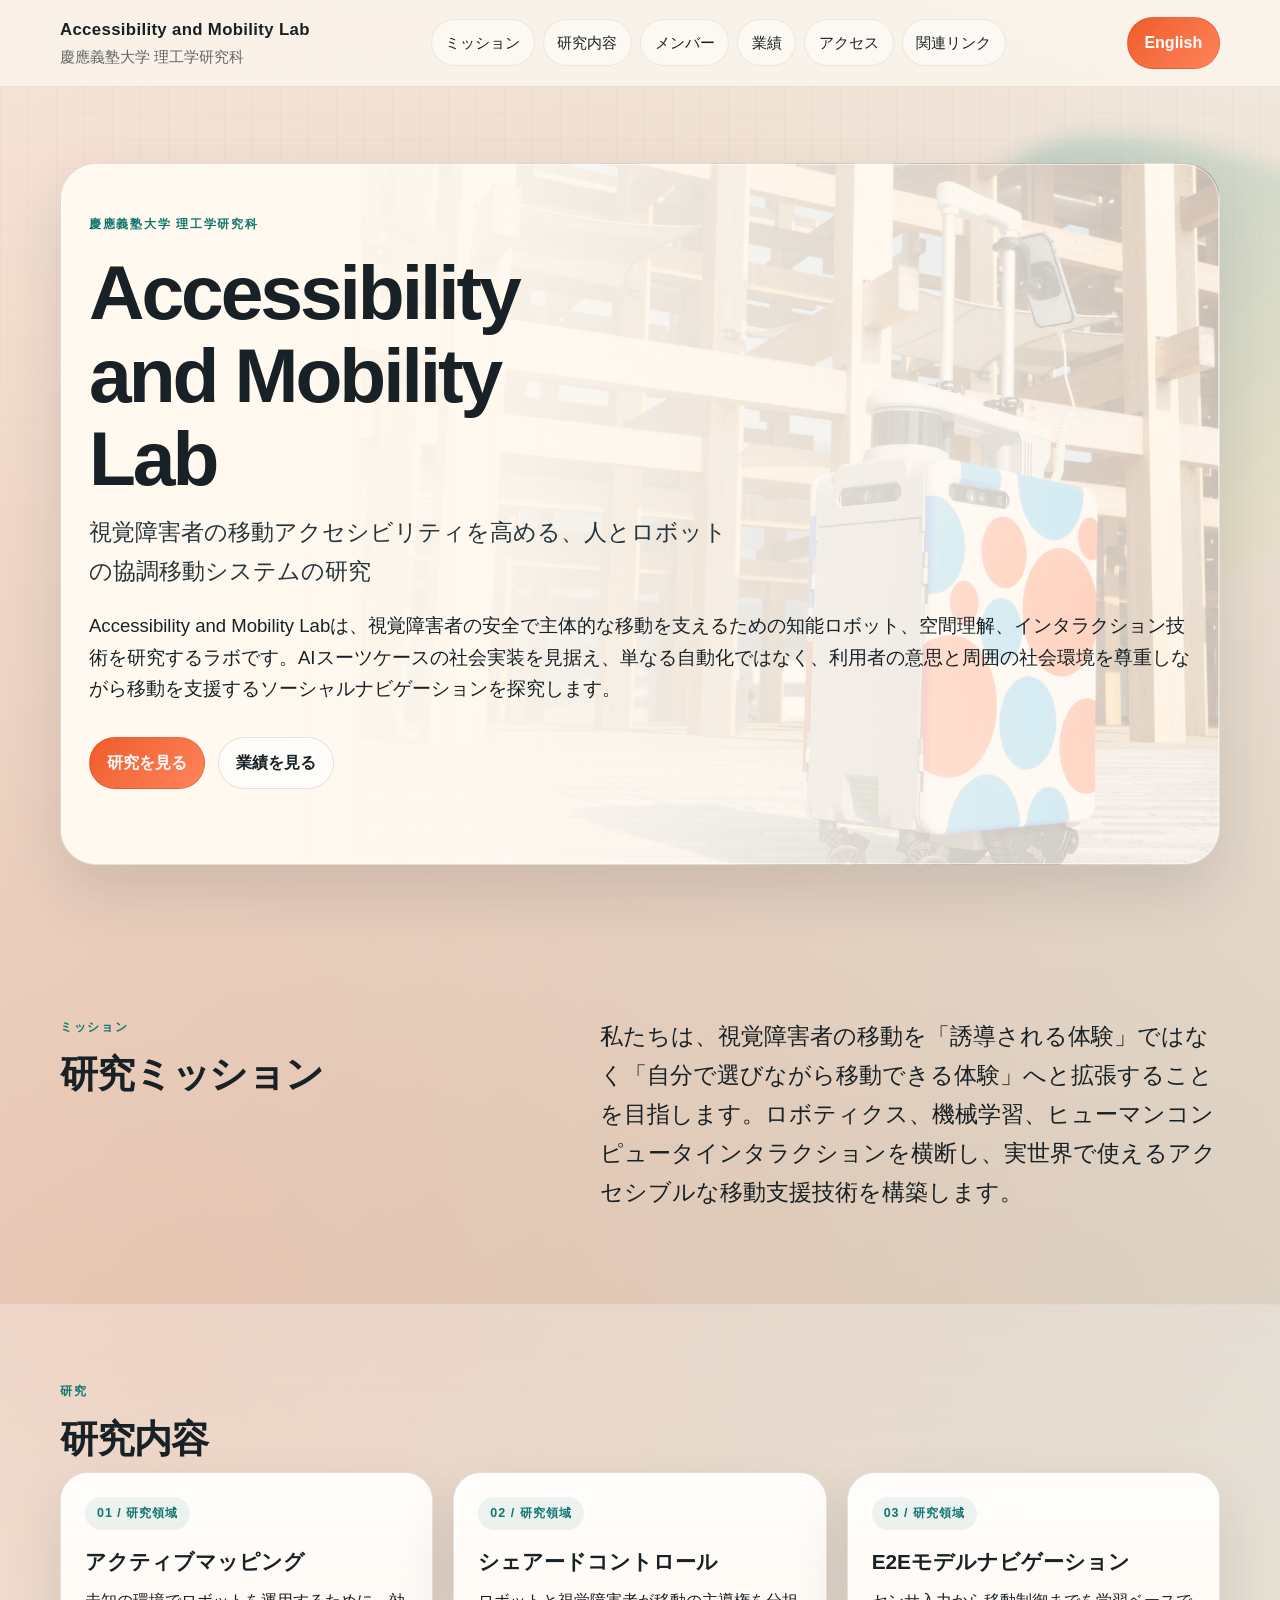
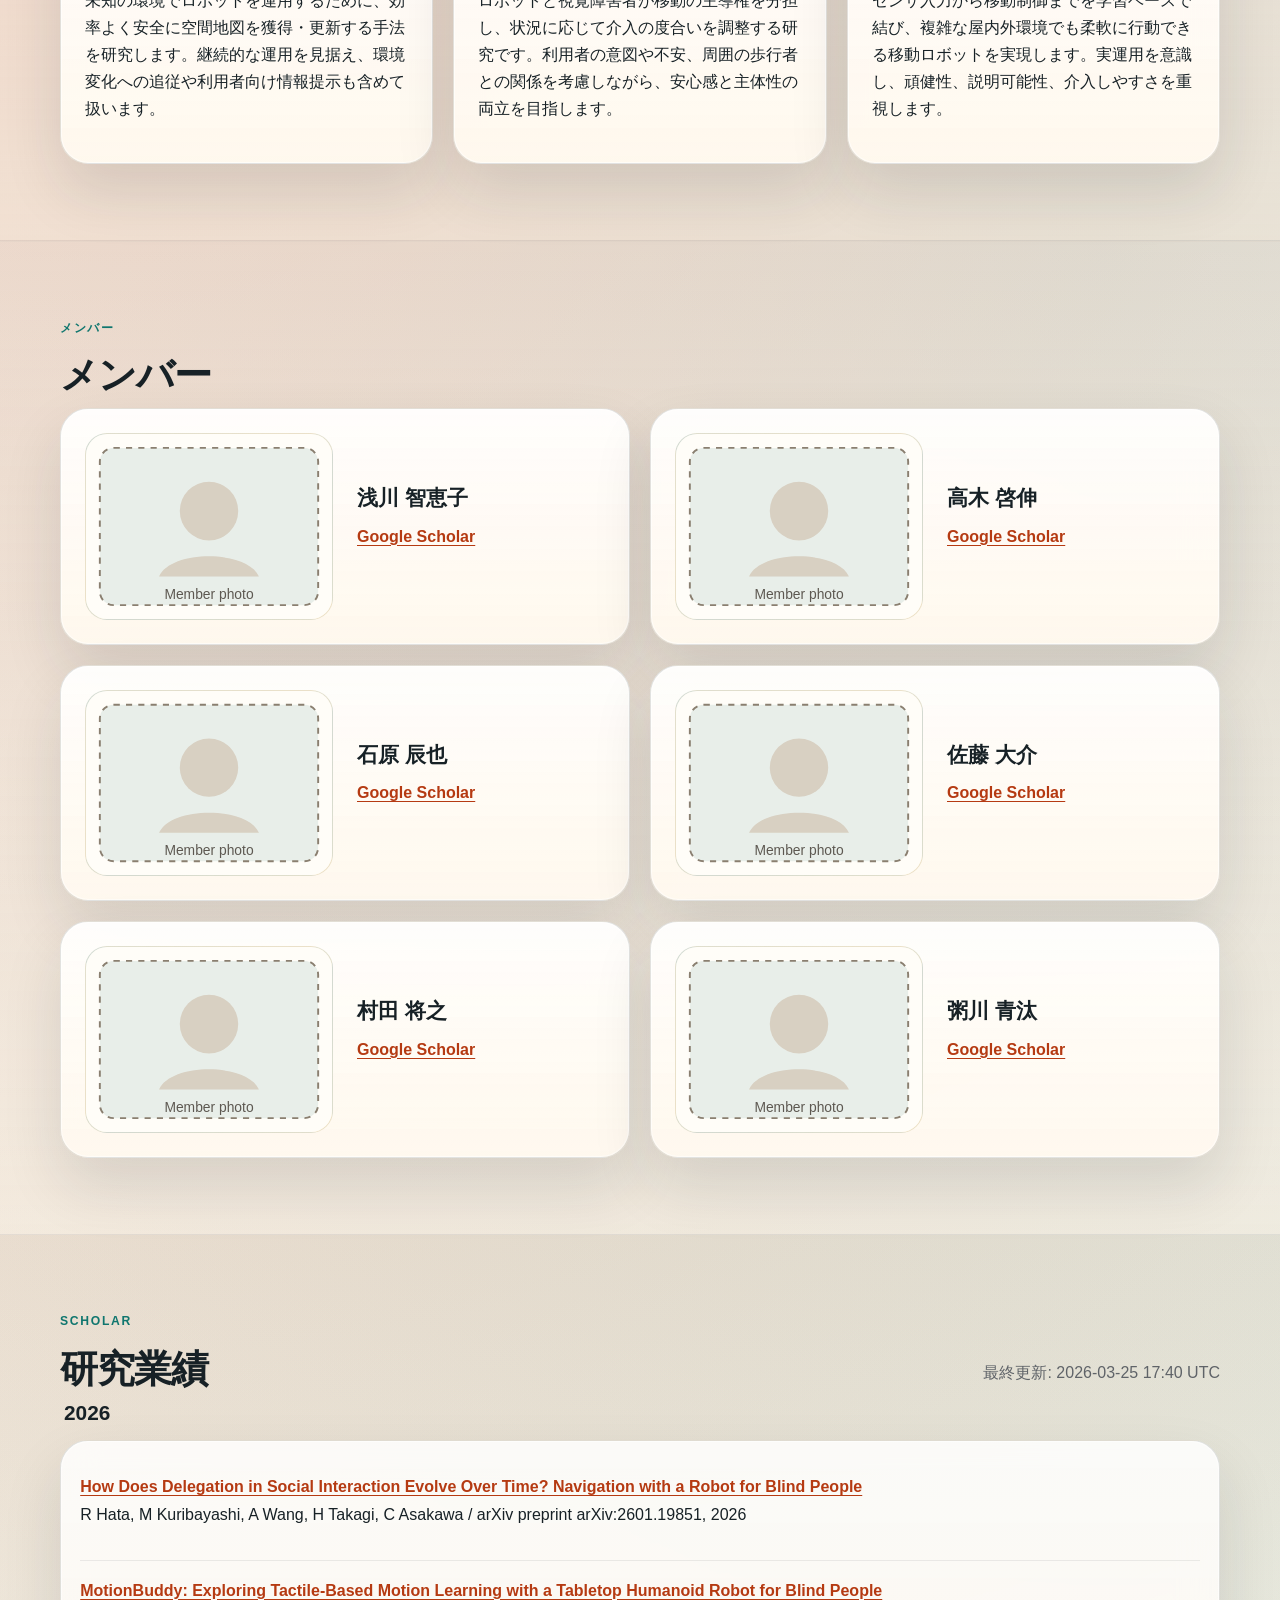
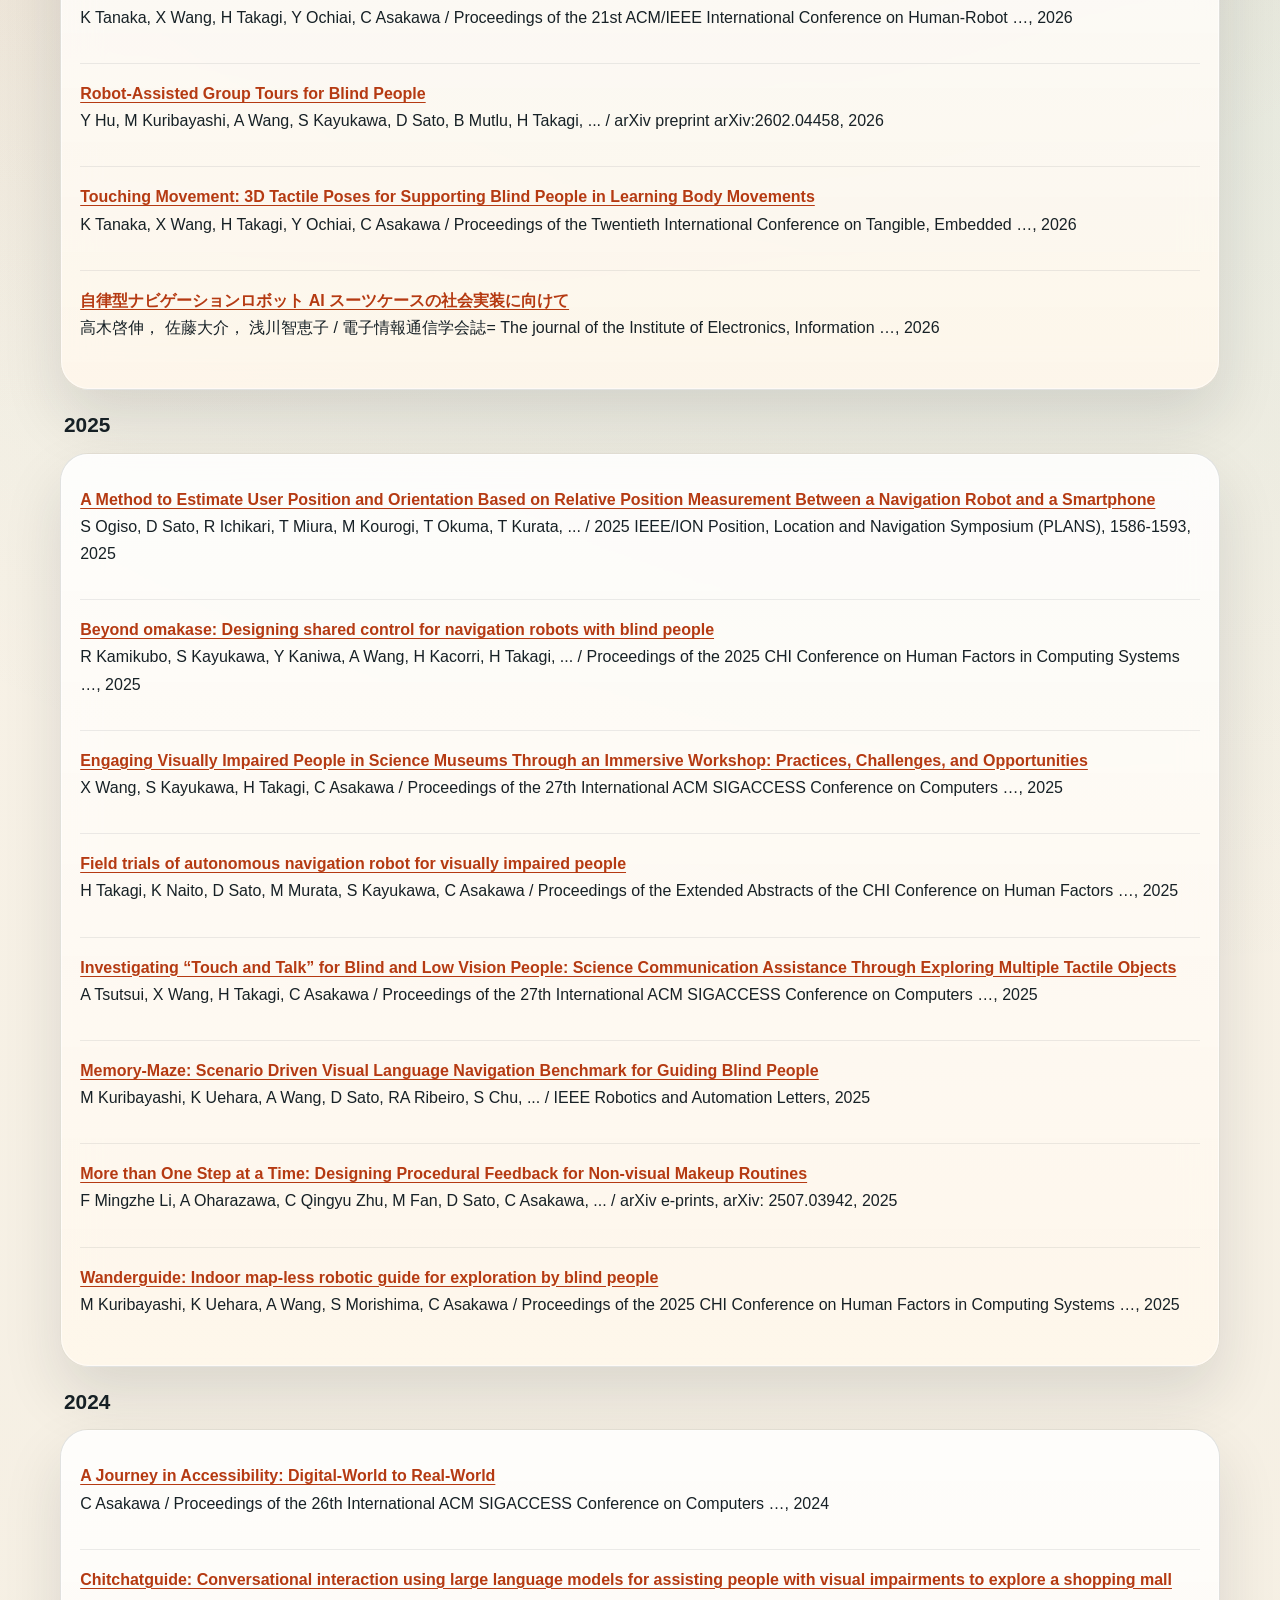
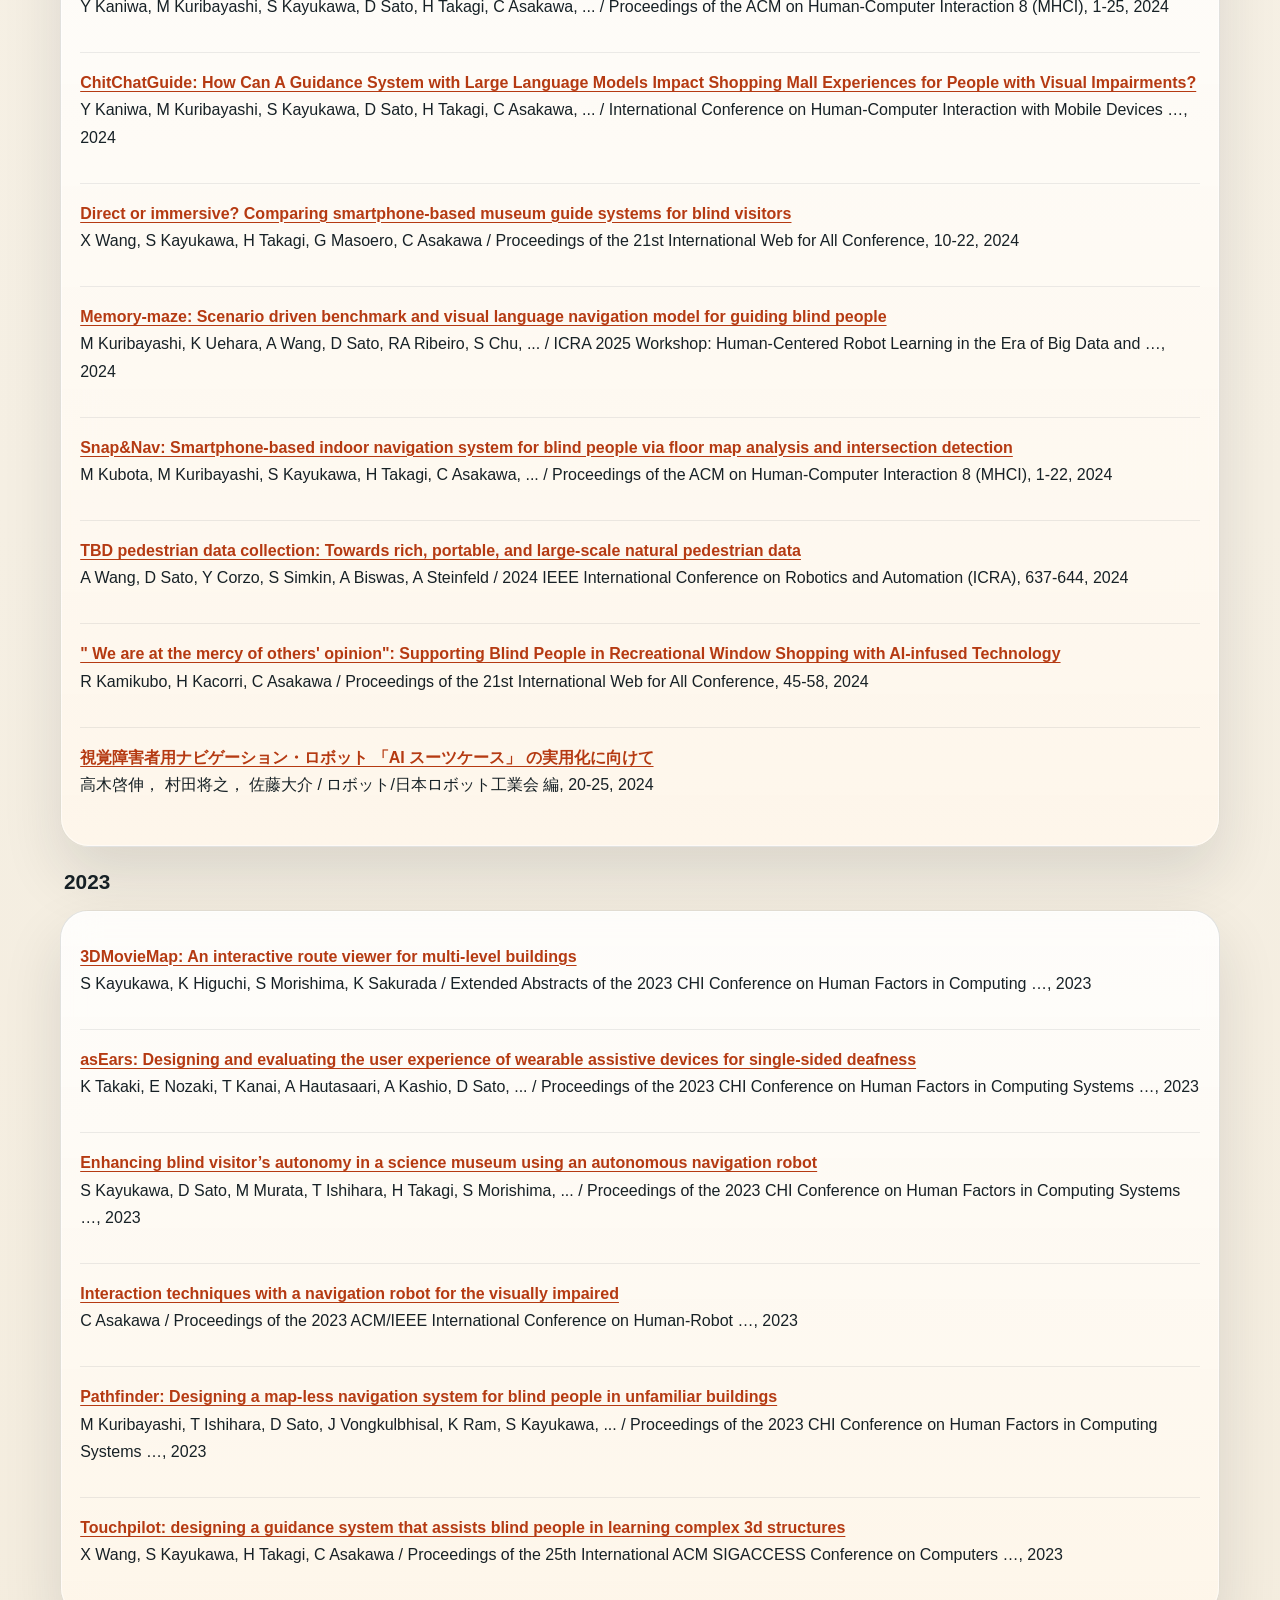
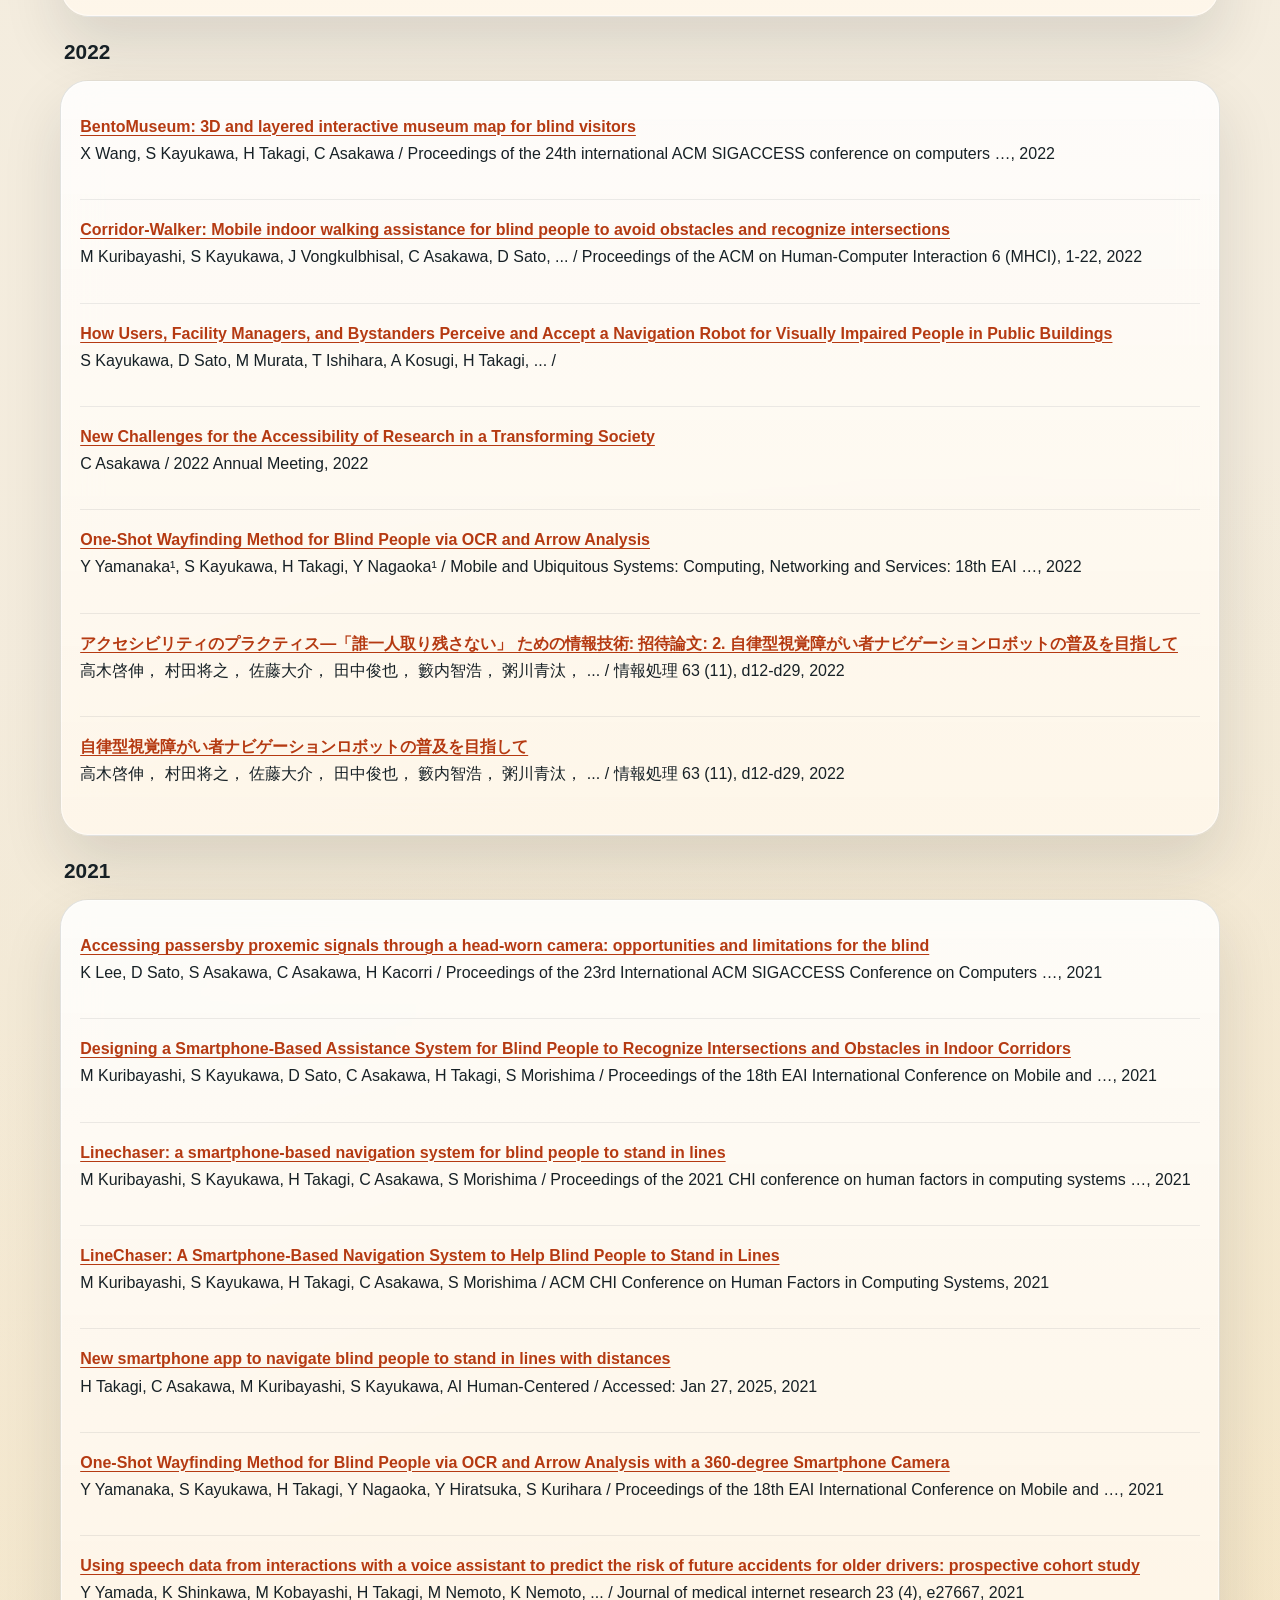
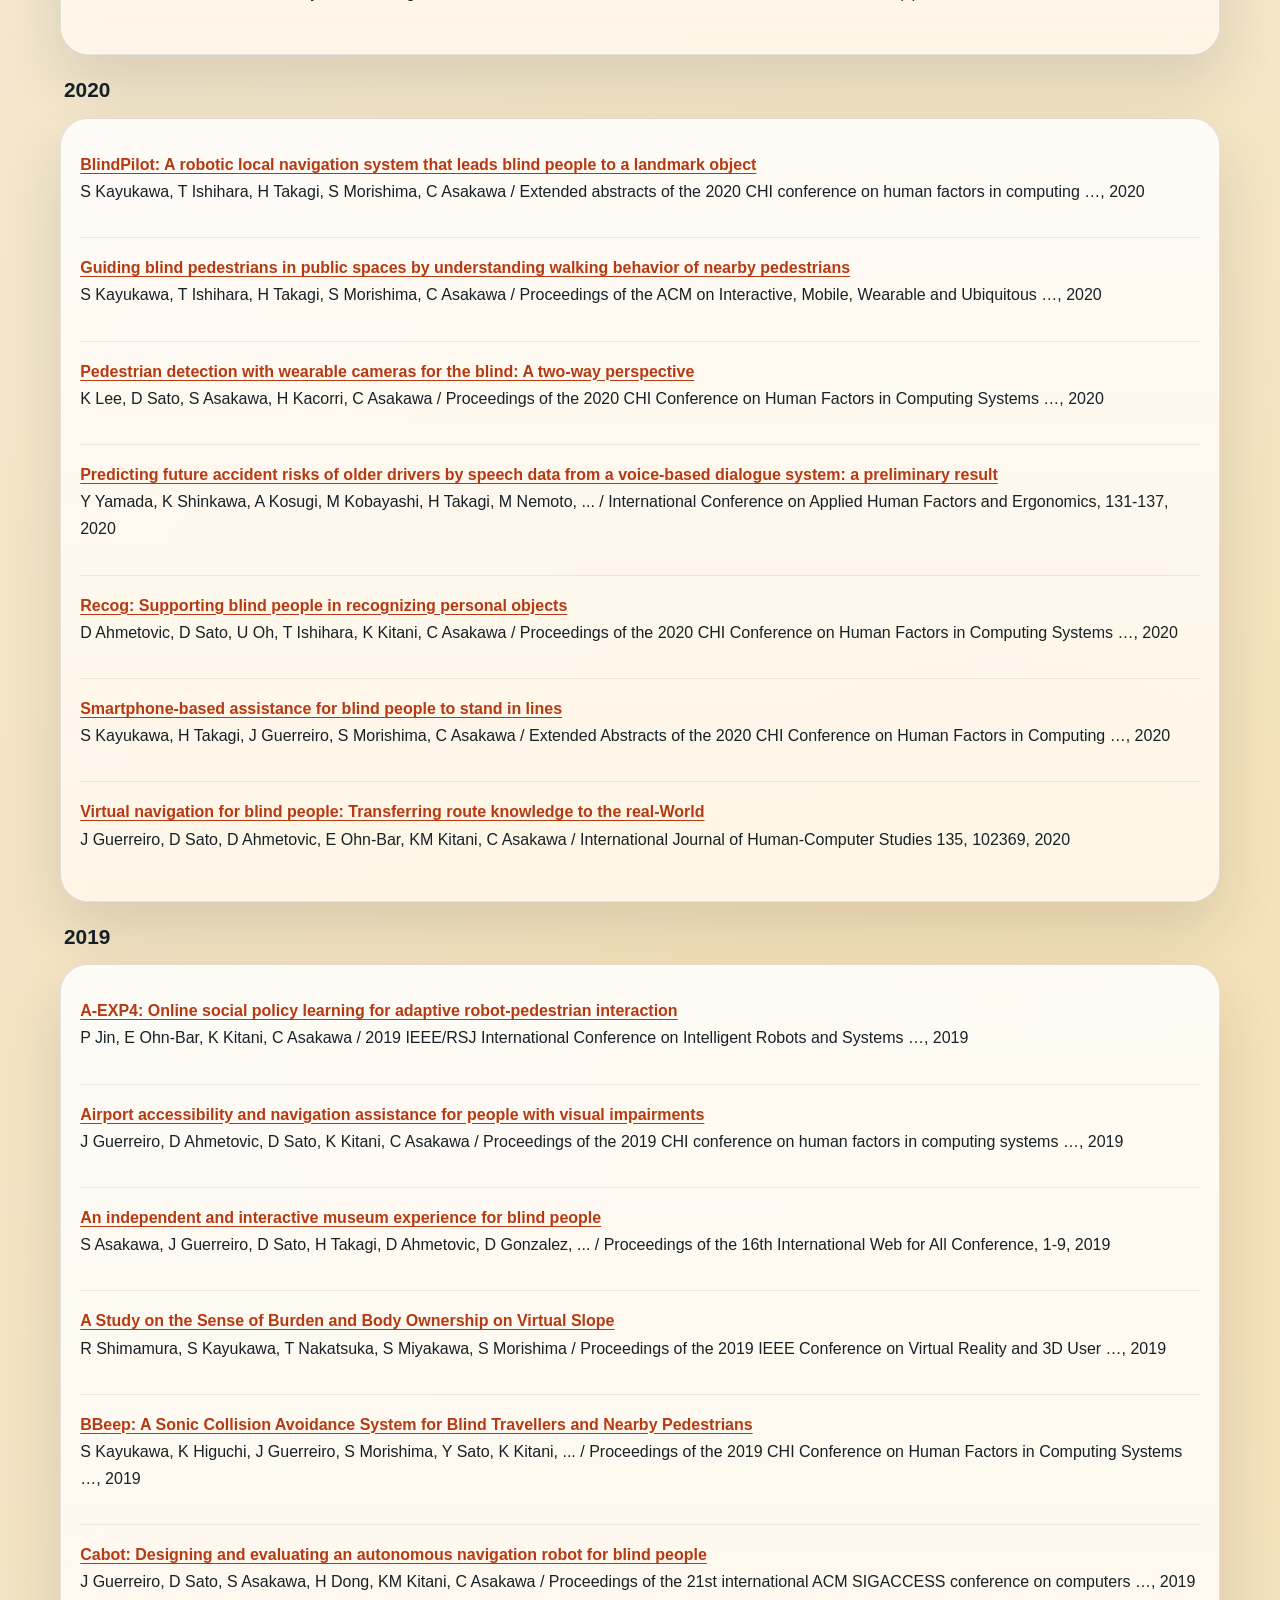
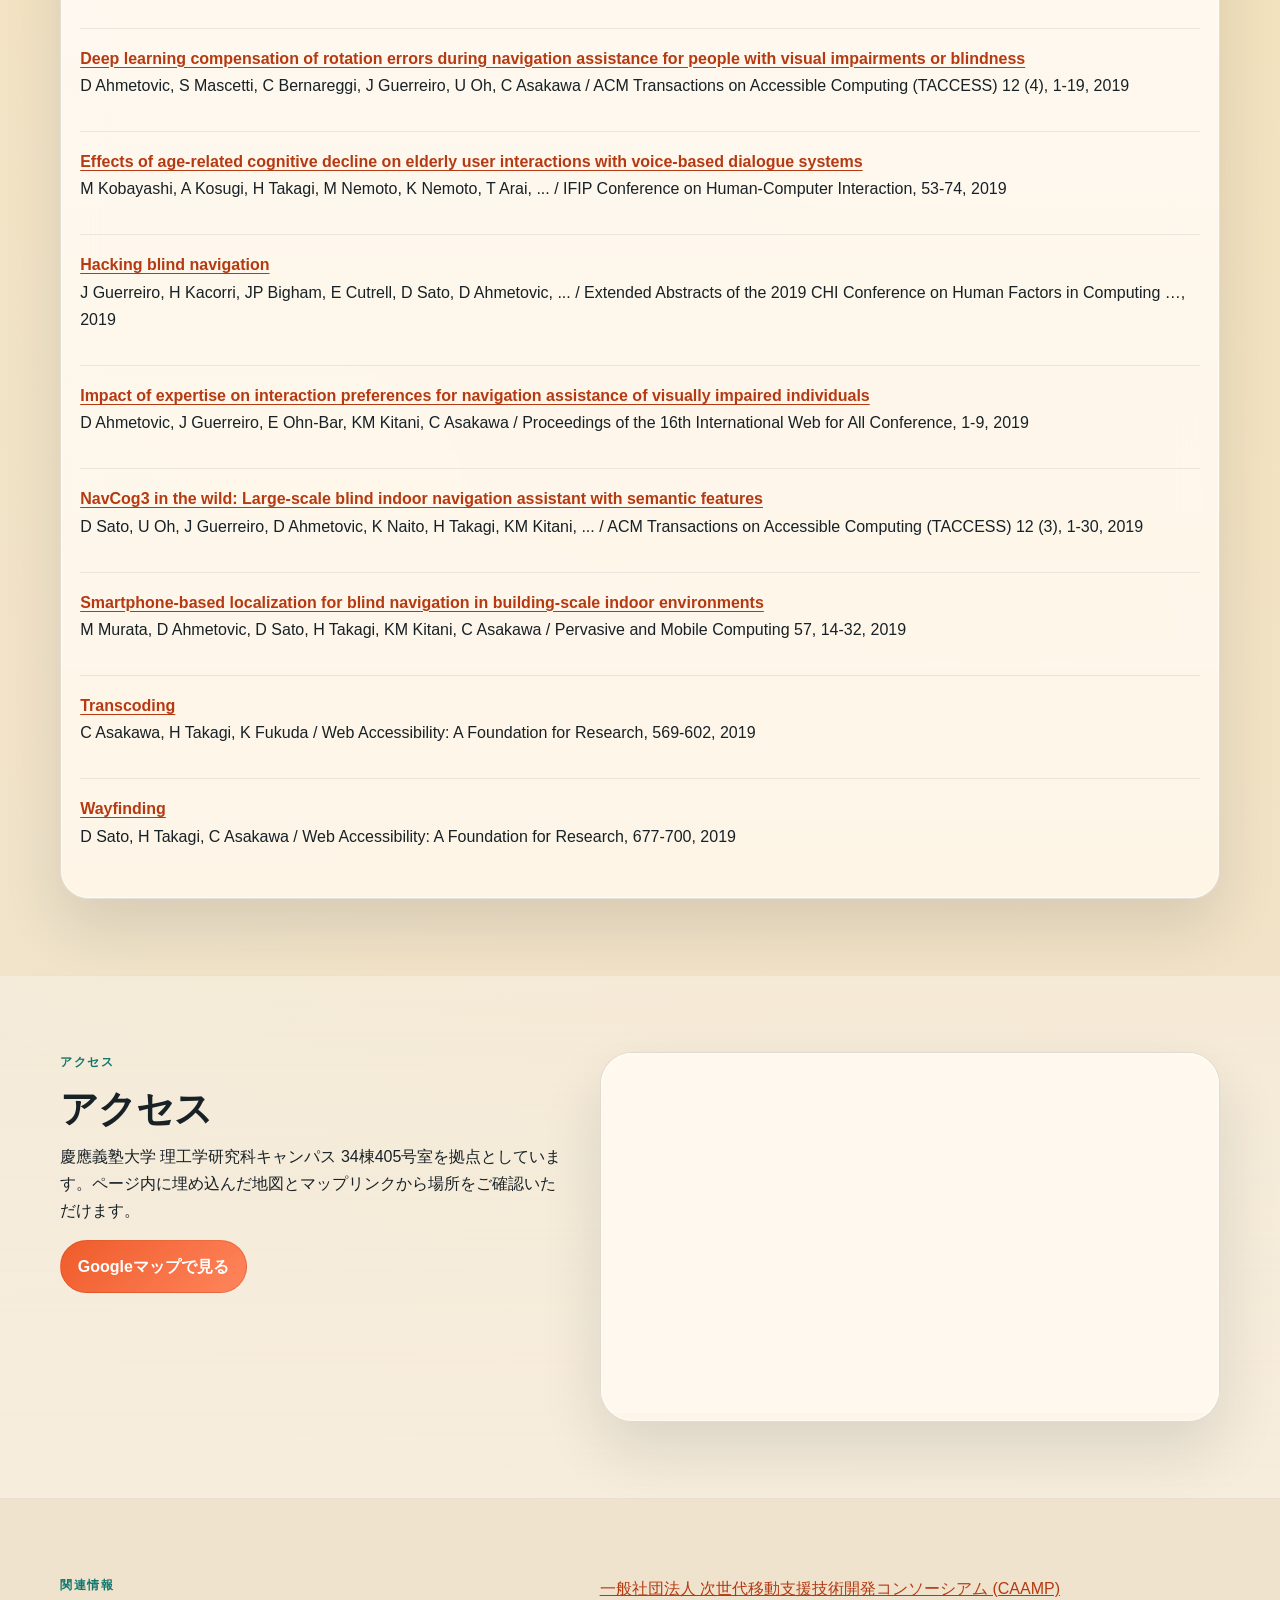
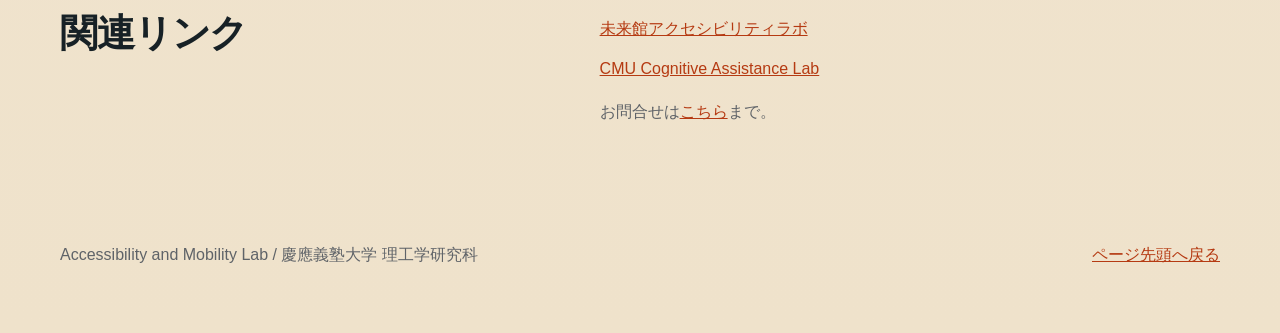
==== commit 465ef8e1: "Update inquiry contact wording" ====
--- a/docs/index.html
+++ b/docs/index.html
@@ -609,7 +609,7 @@
           <ul class="link-list">
             <li><a href="https://caamp.jp/">一般社団法人 次世代移動支援技術開発コンソーシアム (CAAMP)</a></li><li><a href="https://www.miraikan.jst.go.jp/lab/AccessibilityLab/">未来館アクセシビリティラボ</a></li><li><a href="https://www.cs.cmu.edu/~NavCog/">CMU Cognitive Assistance Lab</a></li>
           </ul>
-          <p class="contact-note">共同研究や見学に関するご相談は、<a href="mailto:tbd@tbd.com">こちら</a>まで。</p>
+          <p class="contact-note">お問合せは<a href="mailto:mail@ai-suitcase.org">こちら</a>まで。</p>
         </div>
       </div>
     </section>
